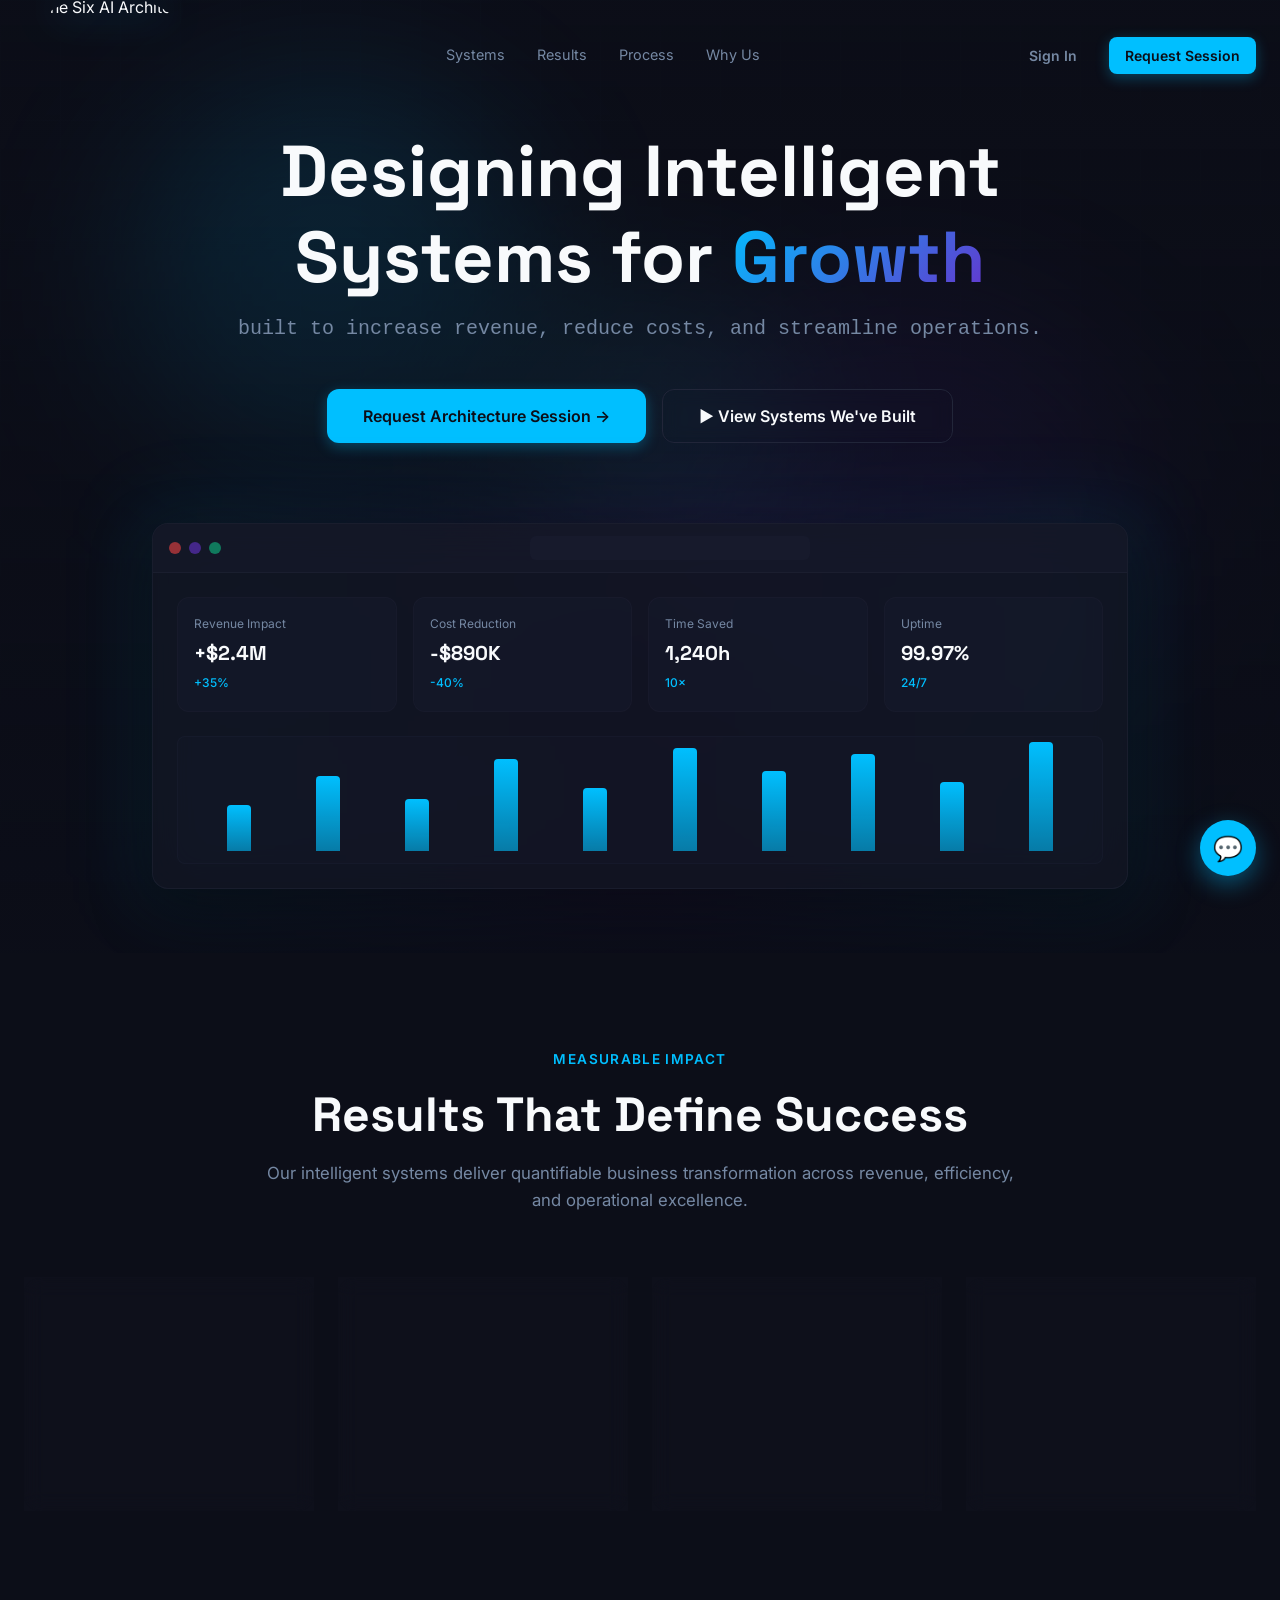
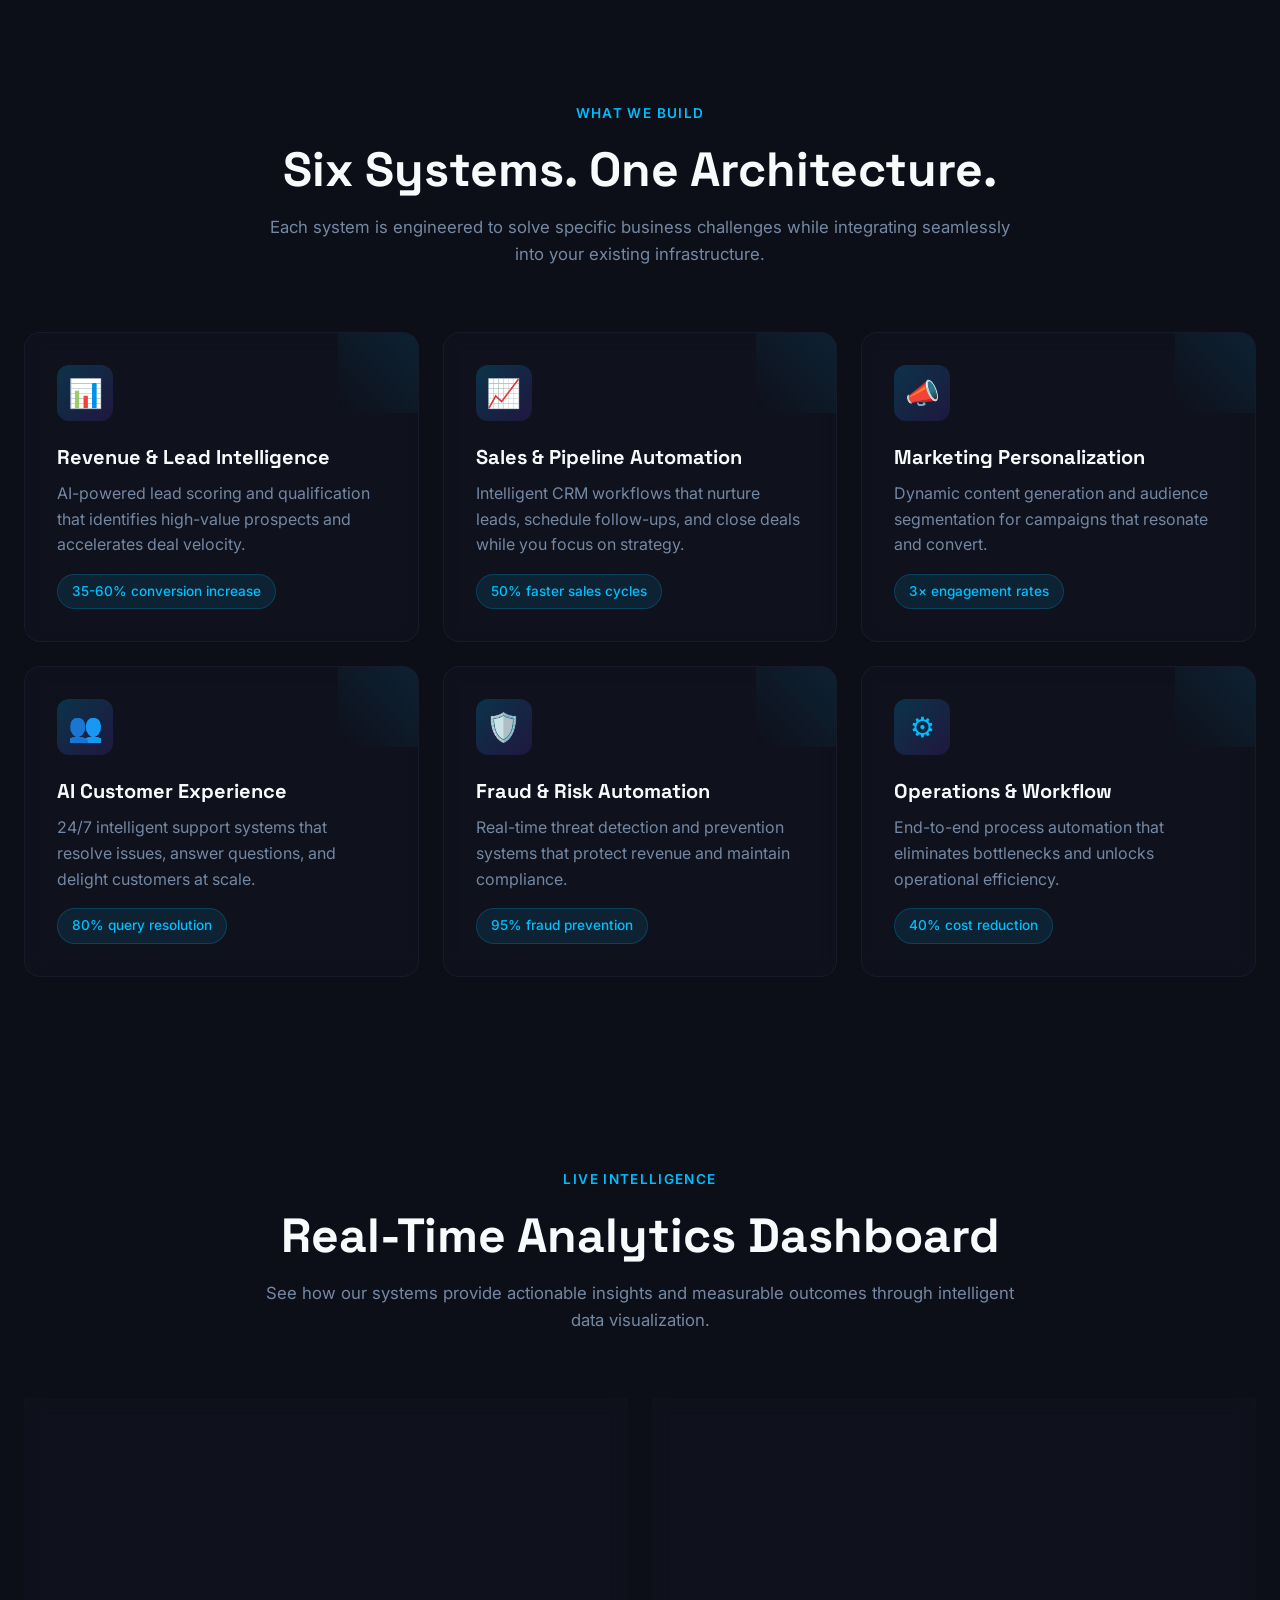
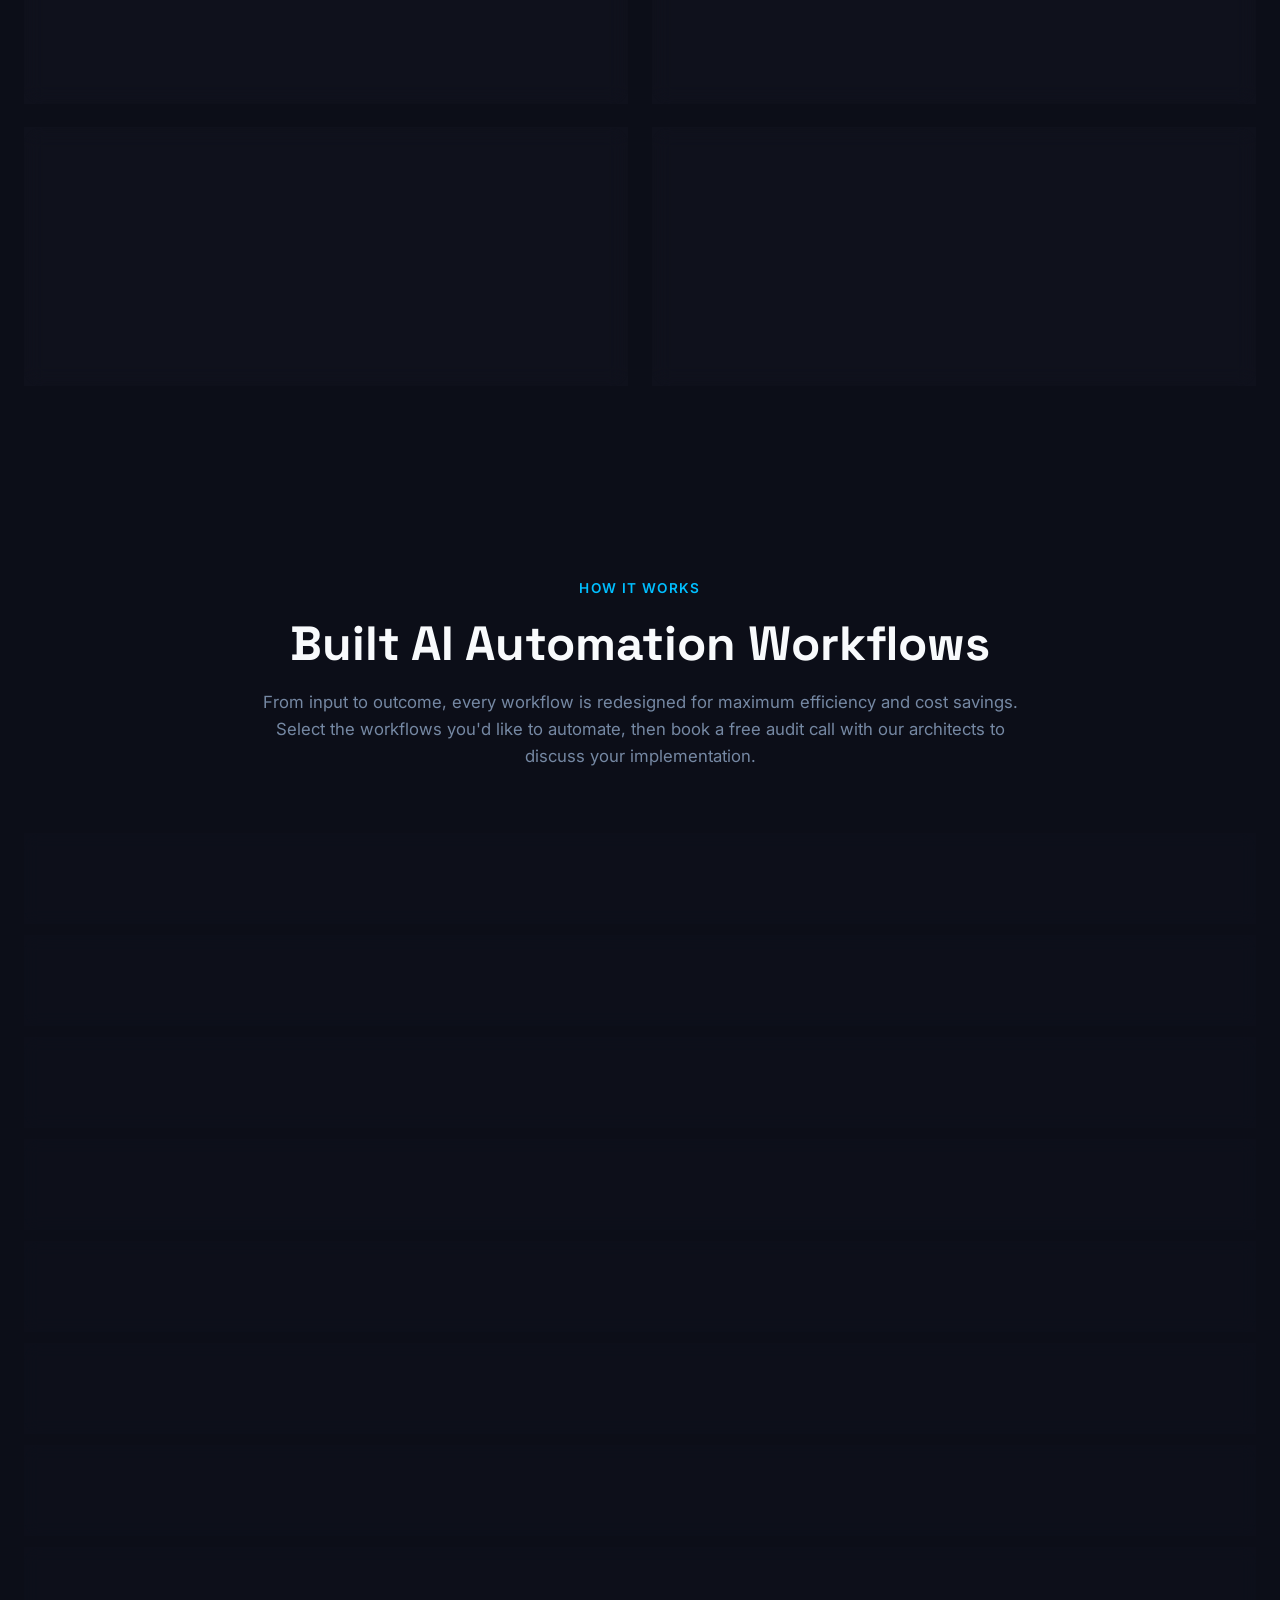
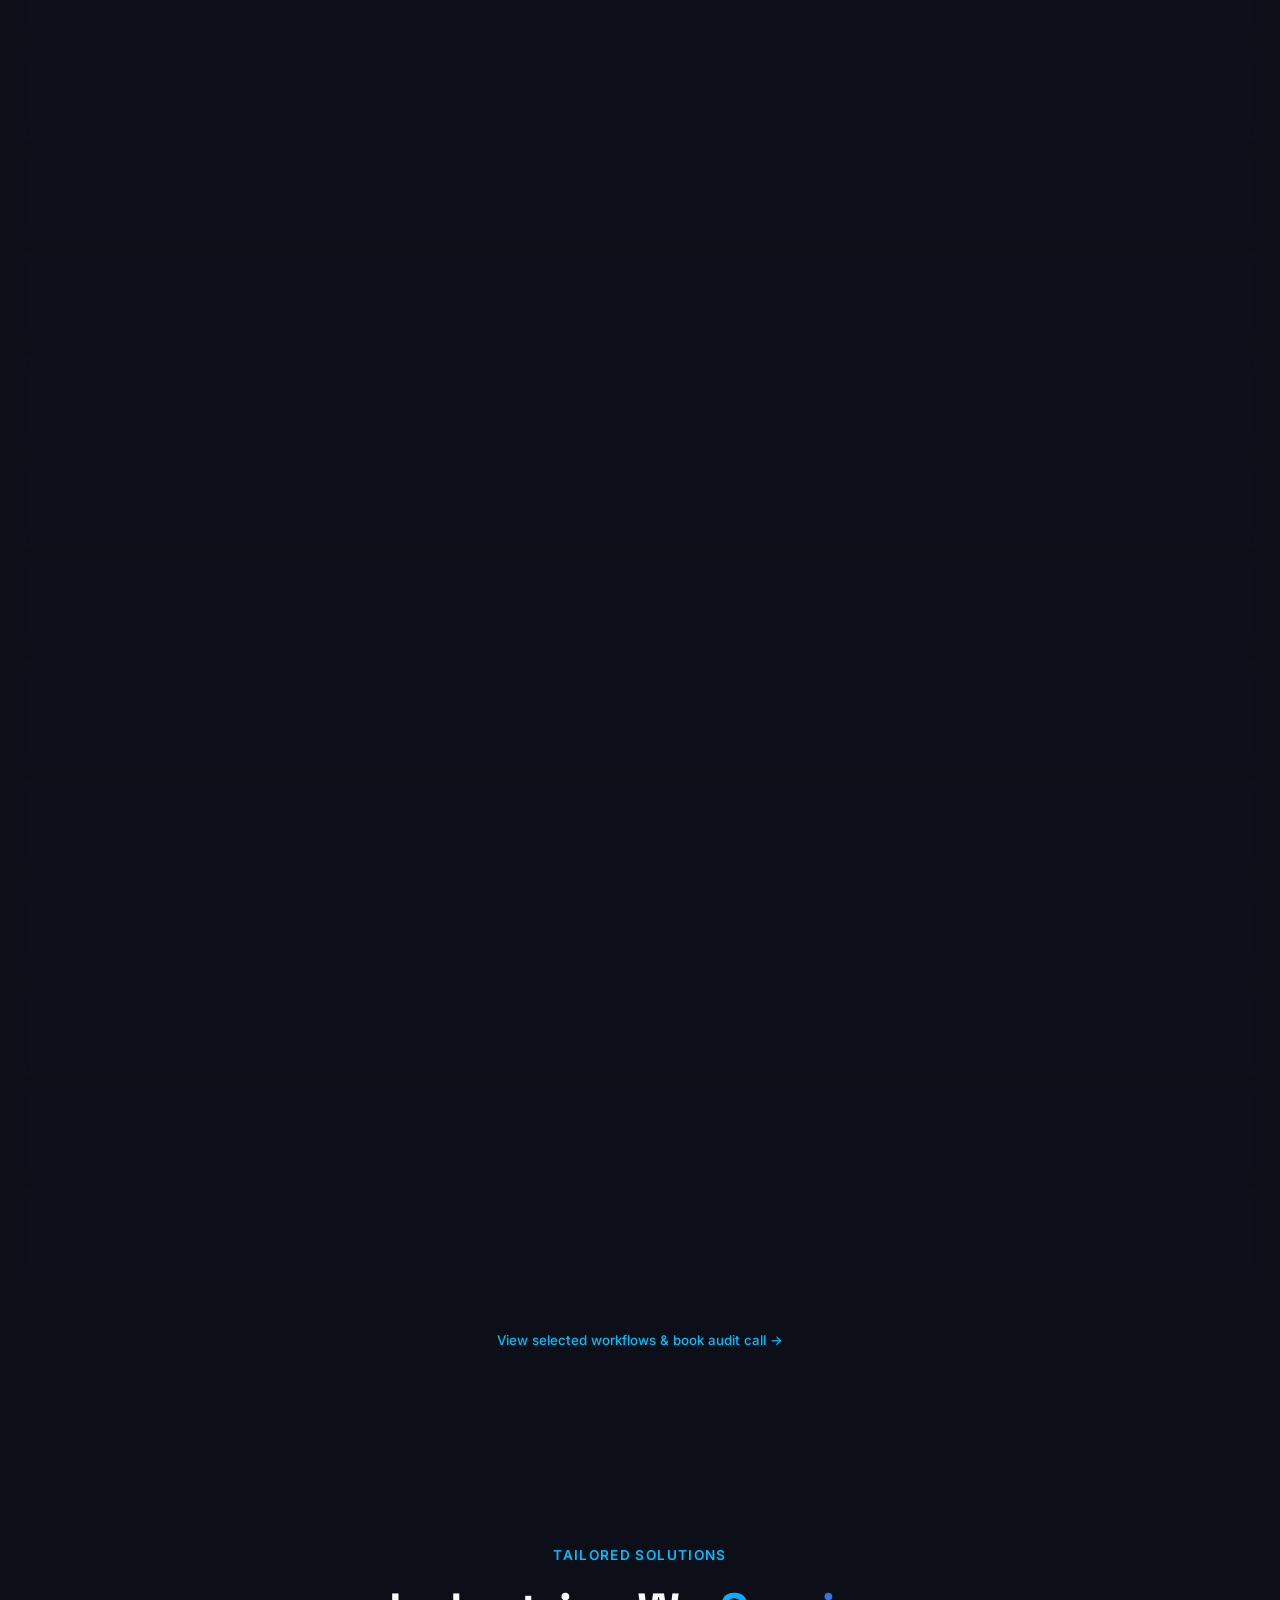
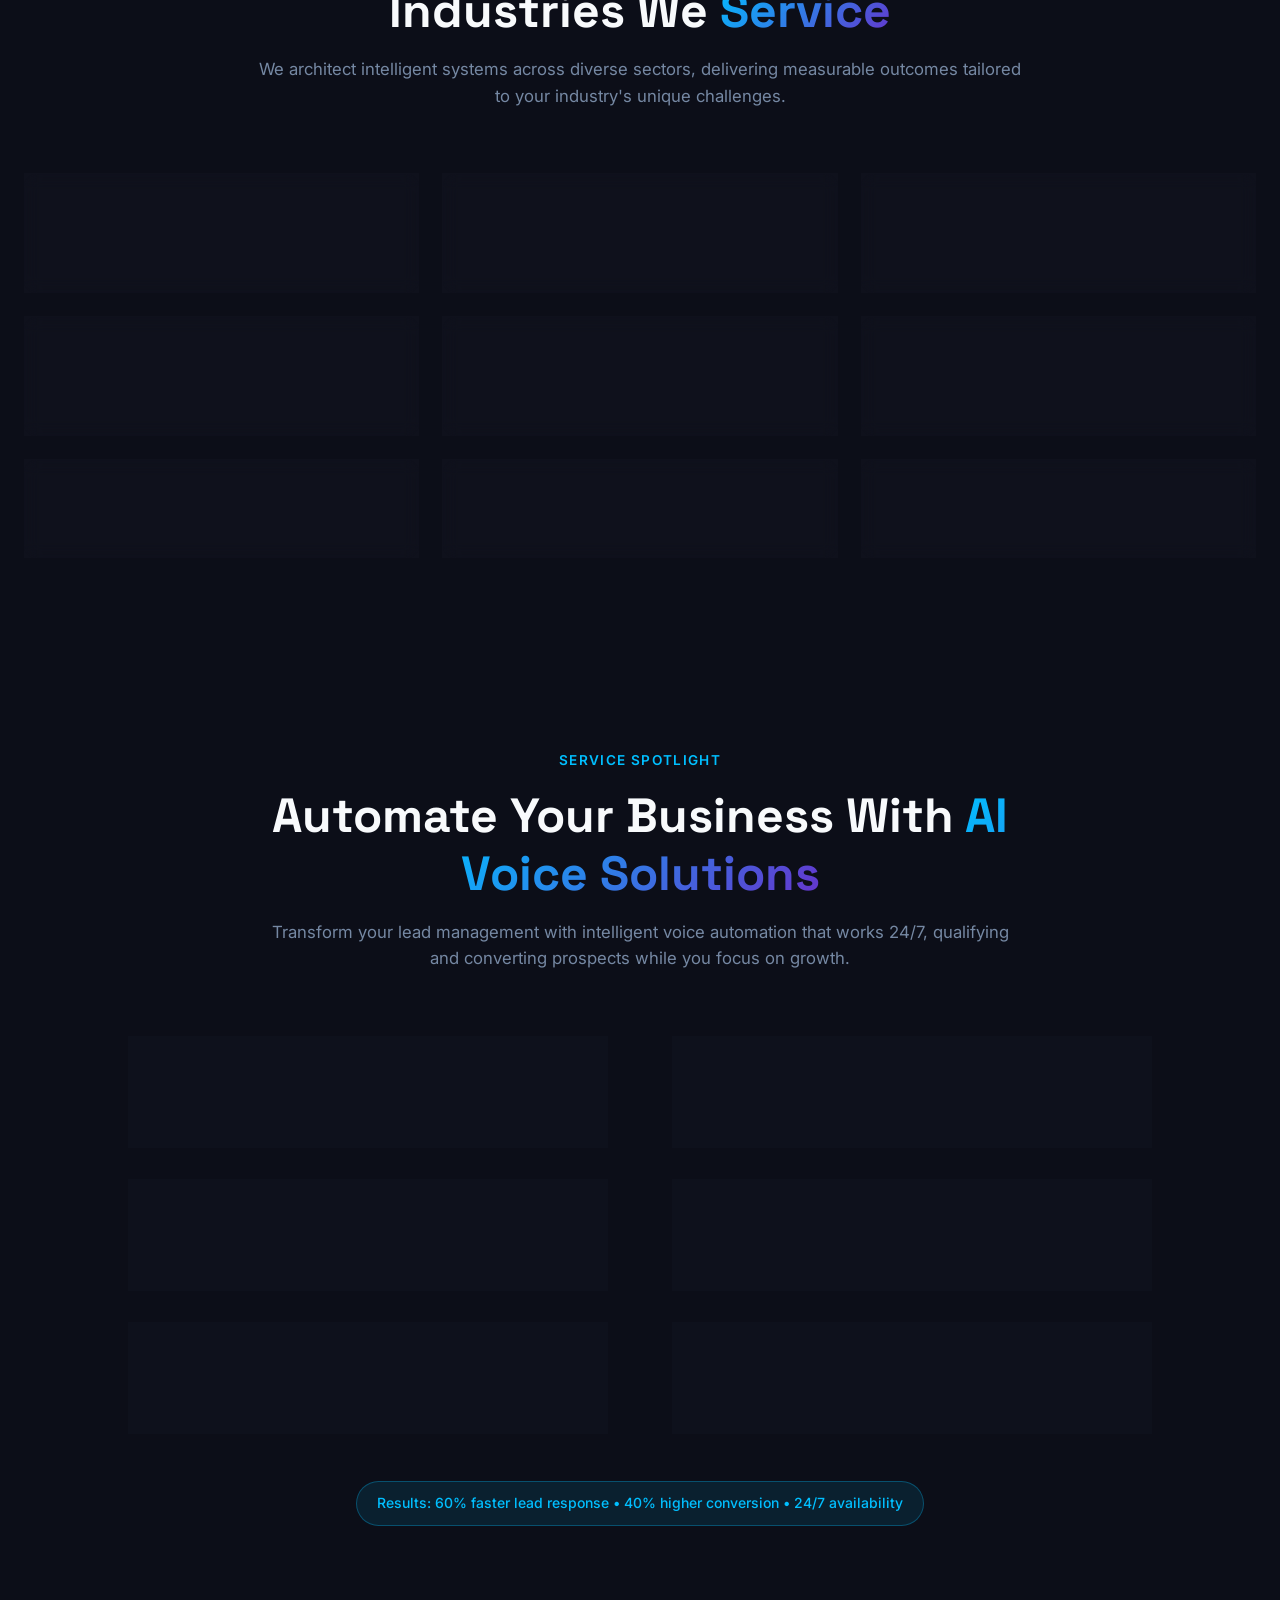
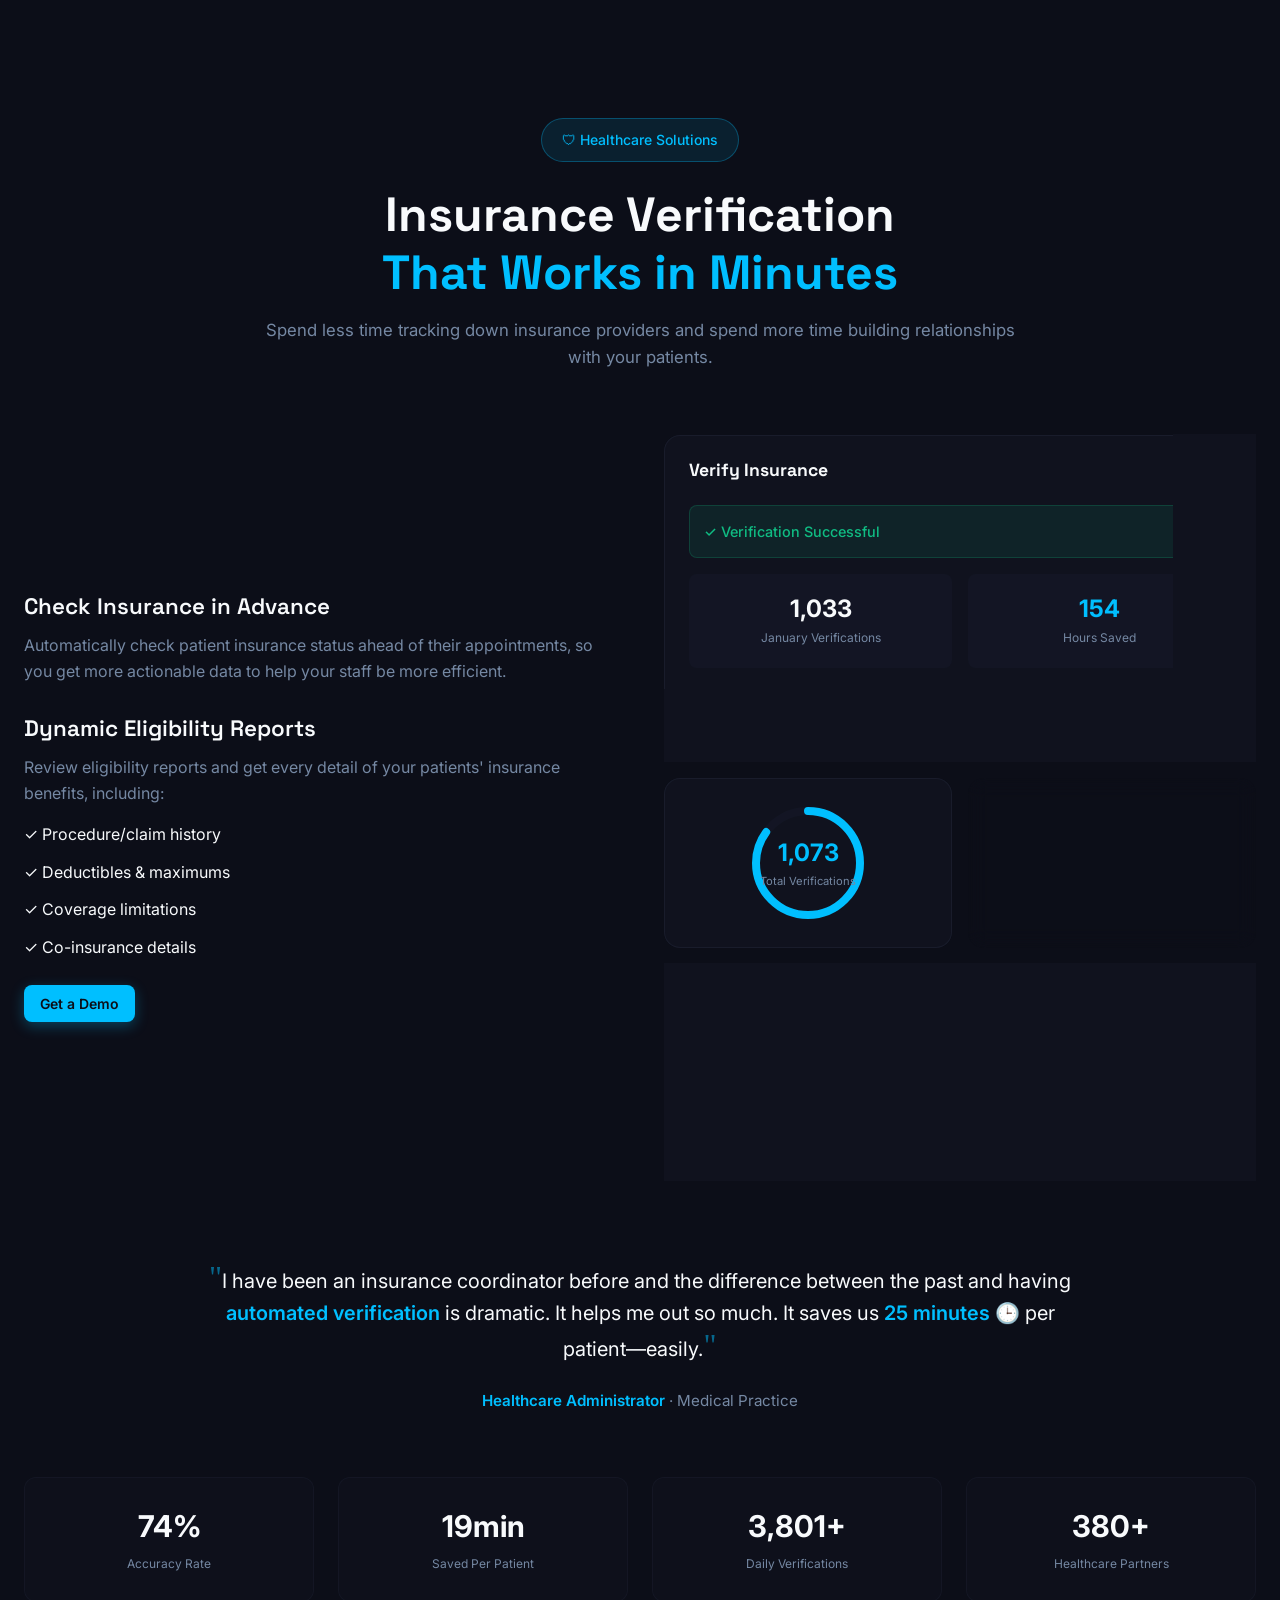
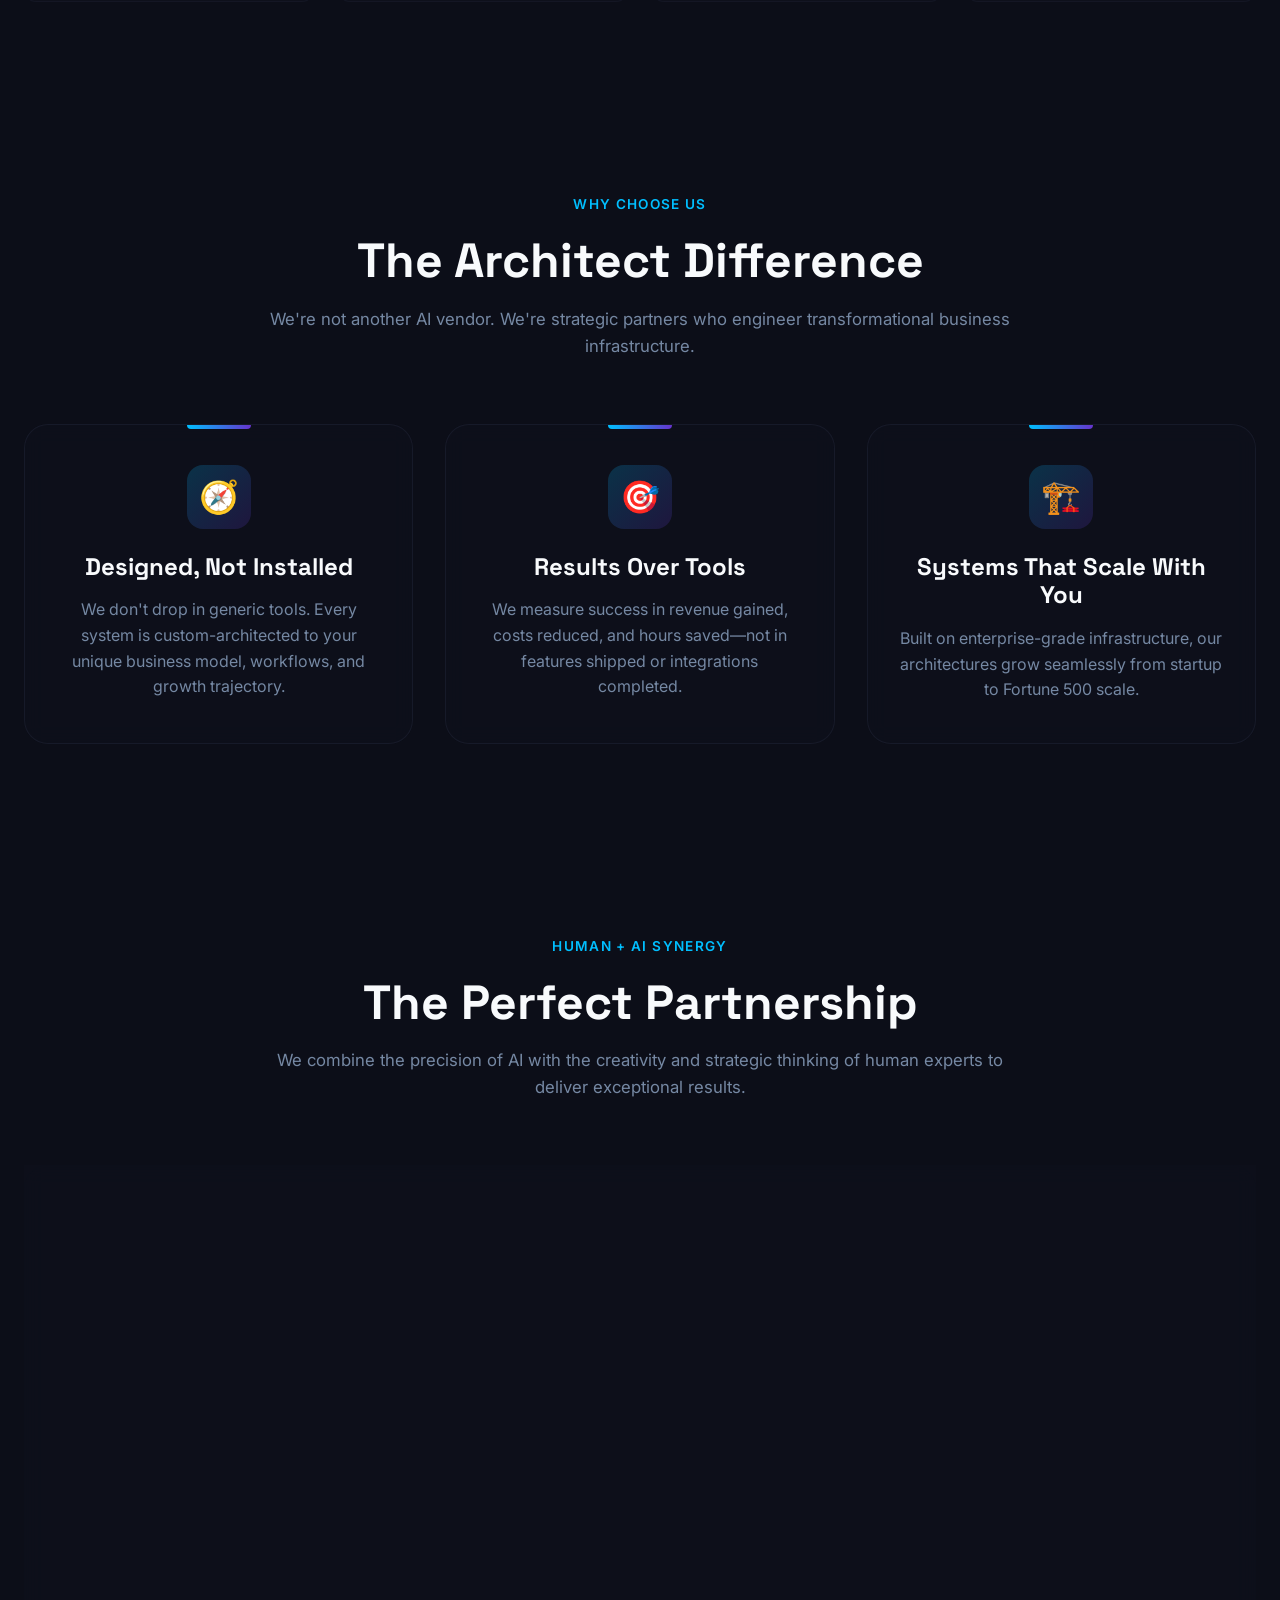
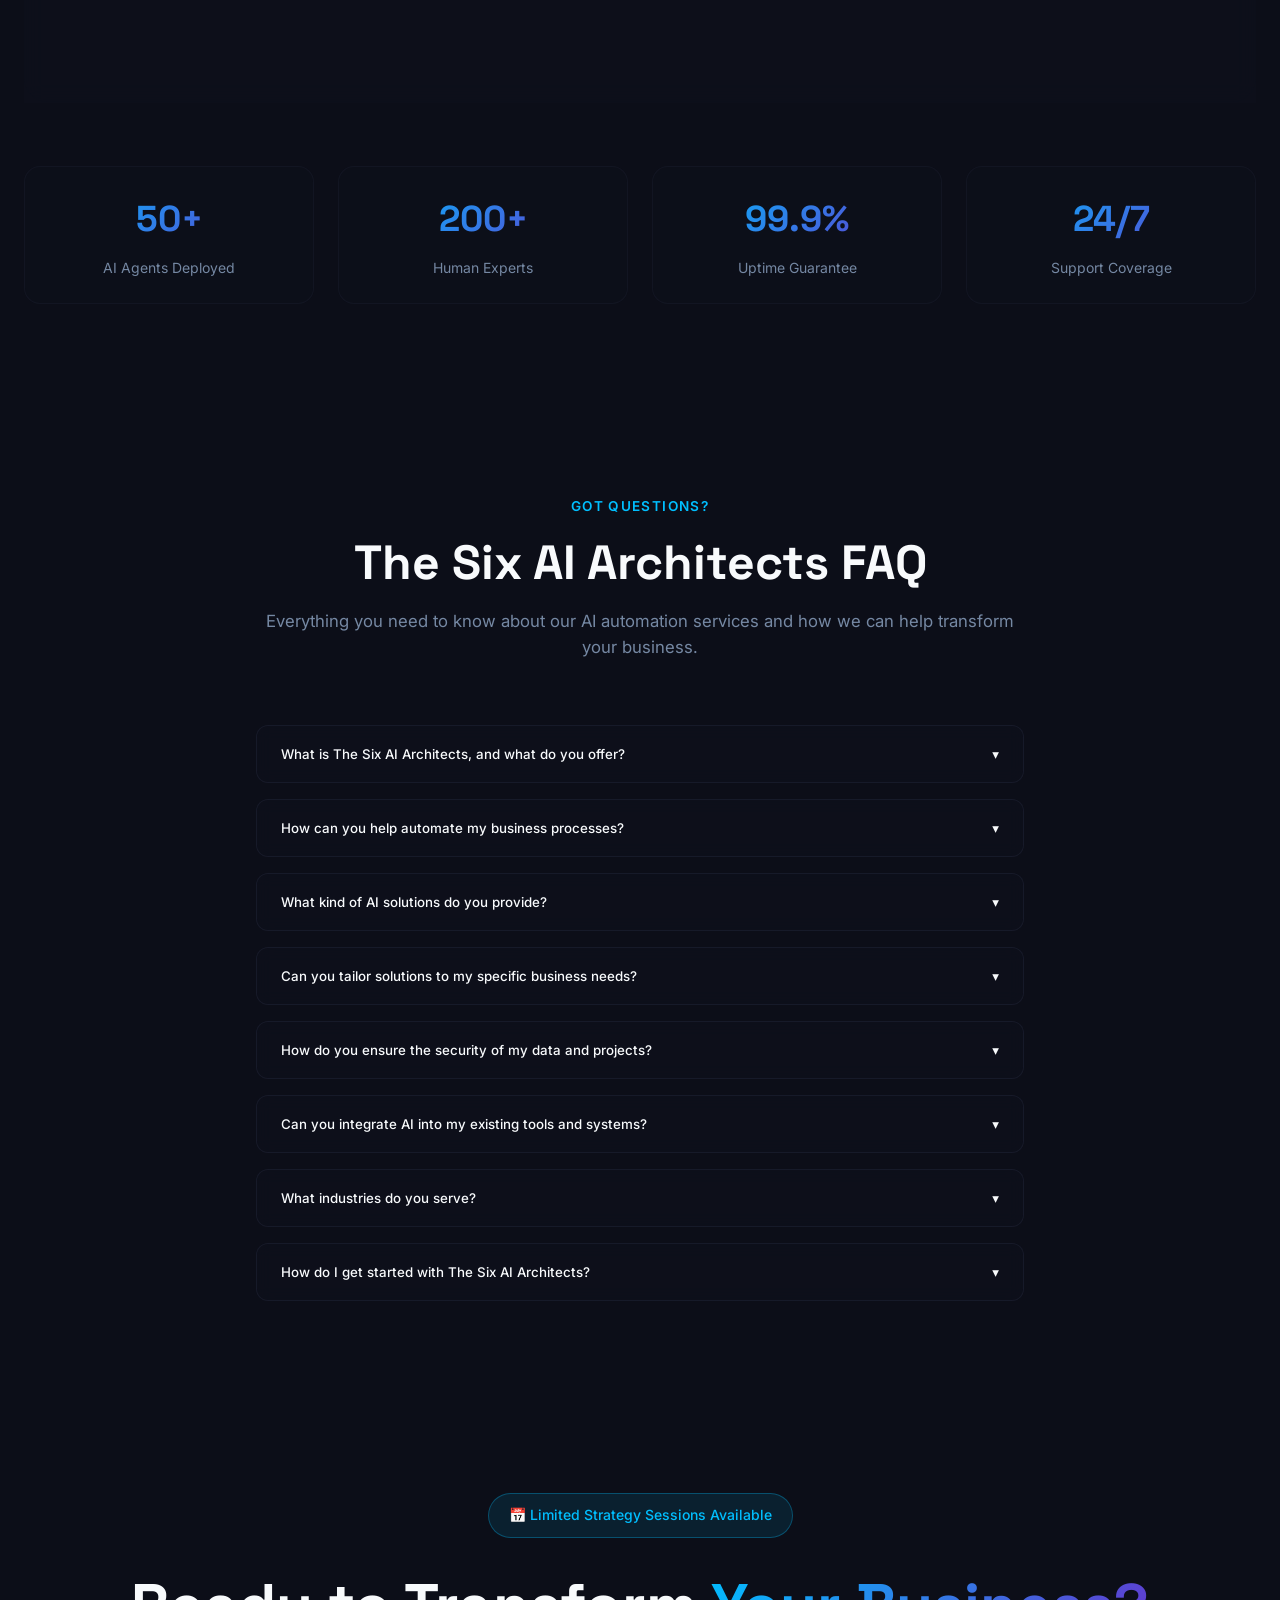
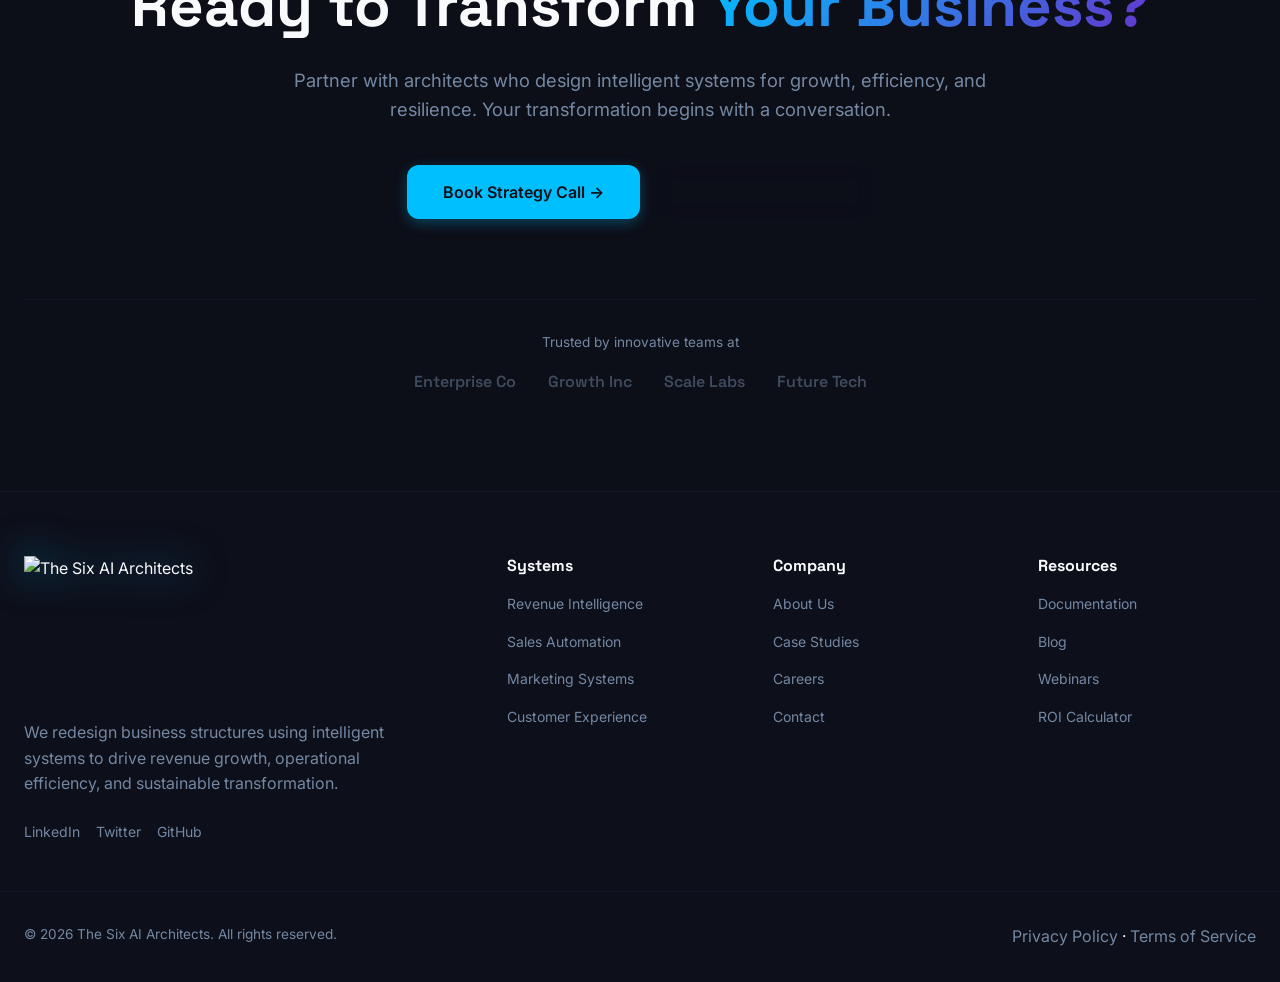
==== index.html @ 0cb7a0f6 "Add files via upload" ====
<!doctype html>
<html lang="en">
<head>
  <meta charset="UTF-8" />
  <meta name="viewport" content="width=device-width, initial-scale=1.0" />
  <title>The Six AI Architects — Designing Intelligent Systems for Growth</title>
  <meta name="description" content="We design custom AI automation systems that increase revenue, reduce costs, and streamline operations for enterprise teams." />
  <meta name="author" content="The Six AI Architects" />
  <meta property="og:title" content="The Six AI Architects" />
  <meta property="og:description" content="Designing Intelligent Systems for Growth." />
  <meta property="og:type" content="website" />
  <link rel="icon" href="assets/logo.jpg" />
  <link rel="preconnect" href="https://fonts.googleapis.com" />
  <link rel="preconnect" href="https://fonts.gstatic.com" crossorigin />
  <link href="https://fonts.googleapis.com/css2?family=Inter:wght@300;400;500;600;700&family=Space+Grotesk:wght@400;500;600;700&display=swap" rel="stylesheet" />
  <link rel="stylesheet" href="styles.css" />
</head>
<body>
  <!-- Floating Background Effects -->
  <div class="bg-effects" aria-hidden="true">
    <div class="grid-overlay"></div>
    <div class="orb orb-1"></div>
    <div class="orb orb-2"></div>
    <div class="orb orb-3"></div>
  </div>

  <!-- Navbar -->
  <header class="navbar" id="navbar">
    <div class="container nav-inner">
      <a href="#" class="brand">
        <img src="assets/logo.jpg" alt="The Six AI Architects" class="brand-logo" />
      </a>
      <nav class="nav-links">
        <a href="#systems">Systems</a>
        <a href="#results">Results</a>
        <a href="#process">Process</a>
        <a href="#why-us">Why Us</a>
      </nav>
      <div class="nav-cta">
        <button class="btn btn-ghost">Sign In</button>
        <button class="btn btn-primary" data-scroll="#cta">Request Session</button>
      </div>
      <button class="nav-toggle" id="navToggle" aria-label="Menu">
        <svg viewBox="0 0 24 24" width="24" height="24" fill="none" stroke="currentColor" stroke-width="2"><line x1="3" y1="6" x2="21" y2="6"/><line x1="3" y1="12" x2="21" y2="12"/><line x1="3" y1="18" x2="21" y2="18"/></svg>
      </button>
    </div>
    <div class="mobile-menu" id="mobileMenu">
      <a href="#systems">Systems</a>
      <a href="#results">Results</a>
      <a href="#process">Process</a>
      <a href="#why-us">Why Us</a>
      <button class="btn btn-primary" data-scroll="#cta">Request Session</button>
    </div>
  </header>

  <main>
    <!-- Hero -->
    <section class="hero">
      <div class="hero-bg" style="background-image:url('assets/hero-bg.jpg')"></div>
      <div class="hero-overlay"></div>
      <div class="container hero-content reveal">
        <h1 class="hero-headline">
          Designing Intelligent Systems for <span class="text-gradient">Growth</span>
          <span class="hero-sub">built to increase revenue, reduce costs, and streamline operations.</span>
        </h1>
        <div class="hero-ctas">
          <button class="btn btn-primary btn-xl" data-scroll="#cta">Request Architecture Session →</button>
          <button class="btn btn-outline btn-xl" data-scroll="#systems">▶ View Systems We've Built</button>
        </div>

        <div class="dashboard-preview reveal">
          <div class="dashboard-glow"></div>
          <div class="dashboard">
            <div class="dash-header">
              <span class="dot d-red"></span><span class="dot d-yellow"></span><span class="dot d-green"></span>
              <div class="dash-url"></div>
            </div>
            <div class="dash-body">
              <div class="dash-stats">
                <div class="dash-stat"><p class="ds-label">Revenue Impact</p><p class="ds-value">+$2.4M</p><span class="ds-trend">+35%</span></div>
                <div class="dash-stat"><p class="ds-label">Cost Reduction</p><p class="ds-value">-$890K</p><span class="ds-trend">-40%</span></div>
                <div class="dash-stat"><p class="ds-label">Time Saved</p><p class="ds-value">1,240h</p><span class="ds-trend">10×</span></div>
                <div class="dash-stat"><p class="ds-label">Uptime</p><p class="ds-value">99.97%</p><span class="ds-trend">24/7</span></div>
              </div>
              <div class="dash-chart" id="dashChart"></div>
            </div>
          </div>
        </div>
      </div>
    </section>

    <!-- Outcomes -->
    <section class="section" id="results">
      <div class="container">
        <div class="section-head reveal">
          <span class="eyebrow">Measurable Impact</span>
          <h2>Results That Define Success</h2>
          <p>Our intelligent systems deliver quantifiable business transformation across revenue, efficiency, and operational excellence.</p>
        </div>
        <div class="outcomes-grid" id="outcomesGrid"></div>
      </div>
    </section>

    <!-- Systems -->
    <section class="section" id="systems">
      <div class="container">
        <div class="section-head reveal">
          <span class="eyebrow">What We Build</span>
          <h2>Six Systems. One Architecture.</h2>
          <p>Each system is engineered to solve specific business challenges while integrating seamlessly into your existing infrastructure.</p>
        </div>
        <div class="systems-grid" id="systemsGrid"></div>
      </div>
    </section>

    <!-- Analytics -->
    <section class="section">
      <div class="container">
        <div class="section-head reveal">
          <span class="eyebrow">Live Intelligence</span>
          <h2>Real-Time Analytics Dashboard</h2>
          <p>See how our systems provide actionable insights and measurable outcomes through intelligent data visualization.</p>
        </div>
        <div class="analytics-grid">
          <div class="panel reveal">
            <div class="panel-head"><h3>Lead Scoring Accuracy</h3><span class="badge badge-success">Live</span></div>
            <div id="leadScoring" class="bar-list"></div>
          </div>
          <div class="panel reveal">
            <div class="panel-head"><h3>Sales Cycle Reduction</h3><span class="badge badge-primary">73% faster</span></div>
            <div class="cycle-chart">
              <div class="cycle-col"><div class="cycle-bar before" data-h="100"></div><p>Before</p><span>45 days avg</span></div>
              <div class="cycle-col"><div class="cycle-bar after" data-h="27"></div><p>After</p><span>12 days avg</span></div>
            </div>
          </div>
          <div class="panel reveal">
            <h3>Cost Savings Projection</h3>
            <div class="cost-row">
              <div><p class="ds-label">Current Savings</p><p class="cost-value primary">$890K</p></div>
              <div style="text-align:right"><p class="ds-label">12-Month Projection</p><p class="cost-value">$1.2M</p></div>
            </div>
            <div class="progress-track"><div class="progress-fill" data-w="74"></div></div>
            <p class="muted small">74% of annual target achieved</p>
          </div>
          <div class="panel reveal">
            <h3>Fraud Risk Detection</h3>
            <div class="risk-grid">
              <div class="risk"><div class="risk-circle risk-low">76%</div><p>Low Risk</p></div>
              <div class="risk"><div class="risk-circle risk-med">18%</div><p>Medium Risk</p></div>
              <div class="risk"><div class="risk-circle risk-high">6%</div><p>High Risk</p></div>
            </div>
            <div class="success-banner">✓ 95% of fraud attempts blocked in real-time</div>
          </div>
        </div>
      </div>
    </section>

    <!-- Workflows -->
    <section class="section" id="process">
      <div class="container">
        <div class="section-head reveal">
          <span class="eyebrow">How It Works</span>
          <h2>Built AI Automation Workflows</h2>
          <p>From input to outcome, every workflow is redesigned for maximum efficiency and cost savings.</p>
          <p class="muted small">Select the workflows you'd like to automate, then book a free audit call with our architects to discuss your implementation.</p>
        </div>
        <div id="workflowsList" class="workflows-list"></div>
        <div class="text-center mt-12">
          <button class="link-btn" id="viewCartLink">View selected workflows & book audit call →</button>
        </div>
      </div>
    </section>

    <!-- Industries -->
    <section class="section" id="industries">
      <div class="container">
        <div class="section-head reveal">
          <span class="eyebrow">Tailored Solutions</span>
          <h2>Industries We <span class="text-gradient">Service</span></h2>
          <p>We architect intelligent systems across diverse sectors, delivering measurable outcomes tailored to your industry's unique challenges.</p>
        </div>
        <div class="industries-grid" id="industriesGrid"></div>
      </div>
    </section>

    <!-- AI Voice -->
    <section class="section" id="ai-voice">
      <div class="container">
        <div class="section-head reveal">
          <span class="eyebrow">Service Spotlight</span>
          <h2>Automate Your Business With <span class="text-gradient">AI Voice Solutions</span></h2>
          <p>Transform your lead management with intelligent voice automation that works 24/7, qualifying and converting prospects while you focus on growth.</p>
        </div>
        <div class="voice-steps" id="voiceSteps"></div>
        <div class="text-center mt-12">
          <div class="pill-info">Results: 60% faster lead response • 40% higher conversion • 24/7 availability</div>
        </div>
      </div>
    </section>

    <!-- Insurance Verification -->
    <section class="section">
      <div class="container">
        <div class="section-head reveal">
          <div class="pill-info" style="margin-bottom:1.5rem">🛡 Healthcare Solutions</div>
          <h2>Insurance Verification<br><span class="text-primary">That Works in Minutes</span></h2>
          <p>Spend less time tracking down insurance providers and spend more time building relationships with your patients.</p>
        </div>
        <div class="insurance-grid">
          <div class="reveal">
            <h3 class="ins-title">Check Insurance in Advance</h3>
            <p class="muted">Automatically check patient insurance status ahead of their appointments, so you get more actionable data to help your staff be more efficient.</p>
            <h3 class="ins-title" style="margin-top:2rem">Dynamic Eligibility Reports</h3>
            <p class="muted">Review eligibility reports and get every detail of your patients' insurance benefits, including:</p>
            <ul class="check-list">
              <li>✓ Procedure/claim history</li>
              <li>✓ Deductibles & maximums</li>
              <li>✓ Coverage limitations</li>
              <li>✓ Co-insurance details</li>
            </ul>
            <button class="btn btn-primary" style="margin-top:1.5rem">Get a Demo</button>
          </div>
          <div class="reveal ins-cards">
            <div class="ins-card">
              <h4>Verify Insurance</h4>
              <div class="success-banner" style="margin-bottom:1rem">✓ Verification Successful</div>
              <div class="ins-stats">
                <div><div class="ins-stat-val" data-counter="1201">0</div><div class="ds-label">January Verifications</div></div>
                <div><div class="ins-stat-val primary" data-counter="180">0</div><div class="ds-label">Hours Saved</div></div>
              </div>
              <button class="btn btn-primary" style="width:100%;margin-top:1rem">Writeback</button>
            </div>
            <div class="ins-side">
              <div class="ins-card center">
                <div class="ring"><svg width="120" height="120"><circle cx="60" cy="60" r="52" stroke="hsl(var(--muted))" stroke-width="8" fill="none" opacity=".3"/><circle id="ringFill" cx="60" cy="60" r="52" stroke="hsl(var(--primary))" stroke-width="8" fill="none" stroke-linecap="round" stroke-dasharray="326.7" stroke-dashoffset="326.7" transform="rotate(-90 60 60)"/></svg><div class="ring-text"><strong data-counter="1247">0</strong><span>Total Verifications</span></div></div>
              </div>
              <div class="ins-card center protected"><div class="prot-icon">🛡</div><span>Protected</span></div>
            </div>
            <div class="ins-card">
              <h4>Insurance Eligibility Report</h4>
              <div class="patient-row">
                <div class="avatar">👤</div>
                <div class="patient-info"><div class="patient-name">Sarah Mitchell <span class="badge badge-primary">✓ Active</span></div><div class="ds-label">Patient Details</div></div>
              </div>
              <div class="plan-grid">
                <div><div class="ds-label">Group Number</div><strong>12345</strong></div>
                <div><div class="ds-label">Provider</div><strong>BlueCross</strong></div>
                <div><div class="ds-label">Member ID</div><strong>1234567</strong></div>
              </div>
            </div>
          </div>
        </div>
        <blockquote class="testimonial reveal">
          <span class="quote-mark">"</span>I have been an insurance coordinator before and the difference between the past and having <strong>automated verification</strong> is dramatic. It helps me out so much. It saves us <strong>25 minutes</strong> 🕒 per patient—easily.<span class="quote-mark">"</span>
          <footer><strong>Healthcare Administrator</strong> · Medical Practice</footer>
        </blockquote>
        <div class="bottom-stats">
          <div class="stat-card"><div class="stat-val" data-counter="98" data-suffix="%">0</div><div class="ds-label">Accuracy Rate</div></div>
          <div class="stat-card"><div class="stat-val" data-counter="25" data-suffix="min">0</div><div class="ds-label">Saved Per Patient</div></div>
          <div class="stat-card"><div class="stat-val" data-counter="5000" data-suffix="+">0</div><div class="ds-label">Daily Verifications</div></div>
          <div class="stat-card"><div class="stat-val" data-counter="500" data-suffix="+">0</div><div class="ds-label">Healthcare Partners</div></div>
        </div>
      </div>
    </section>

    <!-- Why Us -->
    <section class="section" id="why-us">
      <div class="container">
        <div class="section-head reveal">
          <span class="eyebrow">Why Choose Us</span>
          <h2>The Architect Difference</h2>
          <p>We're not another AI vendor. We're strategic partners who engineer transformational business infrastructure.</p>
        </div>
        <div class="pillars-grid" id="pillarsGrid"></div>
      </div>
    </section>

    <!-- Team Collaboration -->
    <section class="section">
      <div class="container">
        <div class="section-head reveal">
          <span class="eyebrow">Human + AI Synergy</span>
          <h2>The Perfect Partnership</h2>
          <p>We combine the precision of AI with the creativity and strategic thinking of human experts to deliver exceptional results.</p>
        </div>
        <div class="team-stage reveal">
          <div class="team-row" id="teamRow"></div>
          <div class="team-center">🤝</div>
          <div class="team-features">
            <div class="feature-card"><div class="feature-icon">🤖</div><h3>AI Agents</h3><p>Smart automation that works 24/7</p></div>
            <div class="feature-card"><div class="feature-icon">👥</div><h3>Human Experts</h3><p>Strategic oversight and creativity</p></div>
            <div class="feature-card"><div class="feature-icon">🤝</div><h3>Seamless Teamwork</h3><p>Perfect harmony between tech and talent</p></div>
          </div>
        </div>
        <div class="team-stats">
          <div class="t-stat"><div class="t-val text-gradient">50+</div><p>AI Agents Deployed</p></div>
          <div class="t-stat"><div class="t-val text-gradient">200+</div><p>Human Experts</p></div>
          <div class="t-stat"><div class="t-val text-gradient">99.9%</div><p>Uptime Guarantee</p></div>
          <div class="t-stat"><div class="t-val text-gradient">24/7</div><p>Support Coverage</p></div>
        </div>
      </div>
    </section>

    <!-- FAQ -->
    <section class="section" id="faq">
      <div class="container">
        <div class="section-head reveal">
          <span class="eyebrow">Got Questions?</span>
          <h2>The Six AI Architects FAQ</h2>
          <p>Everything you need to know about our AI automation services and how we can help transform your business.</p>
        </div>
        <div class="faq-list" id="faqList"></div>
      </div>
    </section>

    <!-- CTA -->
    <section class="section cta-section" id="cta">
      <div class="container reveal text-center">
        <div class="pill-info" style="margin-bottom:2rem">📅 Limited Strategy Sessions Available</div>
        <h2 class="big-headline">Ready to Transform <span class="text-gradient">Your Business?</span></h2>
        <p class="lead">Partner with architects who design intelligent systems for growth, efficiency, and resilience. Your transformation begins with a conversation.</p>
        <div class="hero-ctas" style="justify-content:center">
          <button class="btn btn-primary btn-xl">Book Strategy Call →</button>
          <button class="btn btn-outline btn-xl">View Case Studies</button>
        </div>
        <div class="trust">
          <p class="muted small">Trusted by innovative teams at</p>
          <div class="trust-logos"><span>Enterprise Co</span><span>Growth Inc</span><span>Scale Labs</span><span>Future Tech</span></div>
        </div>
      </div>
    </section>
  </main>

  <!-- Footer -->
  <footer class="site-footer">
    <div class="container footer-grid">
      <div class="footer-brand">
        <img src="assets/logo.jpg" alt="The Six AI Architects" class="footer-logo" />
        <p class="muted">We redesign business structures using intelligent systems to drive revenue growth, operational efficiency, and sustainable transformation.</p>
        <div class="socials"><a href="#">LinkedIn</a><a href="#">Twitter</a><a href="#">GitHub</a></div>
      </div>
      <div><h4>Systems</h4><ul><li><a href="#">Revenue Intelligence</a></li><li><a href="#">Sales Automation</a></li><li><a href="#">Marketing Systems</a></li><li><a href="#">Customer Experience</a></li></ul></div>
      <div><h4>Company</h4><ul><li><a href="#">About Us</a></li><li><a href="#">Case Studies</a></li><li><a href="#">Careers</a></li><li><a href="#">Contact</a></li></ul></div>
      <div><h4>Resources</h4><ul><li><a href="#">Documentation</a></li><li><a href="#">Blog</a></li><li><a href="#">Webinars</a></li><li><a href="#">ROI Calculator</a></li></ul></div>
    </div>
    <div class="container footer-bottom">
      <p class="muted small">© <span id="year"></span> The Six AI Architects. All rights reserved.</p>
      <div><a href="#" class="muted">Privacy Policy</a> · <a href="#" class="muted">Terms of Service</a></div>
    </div>
  </footer>

  <!-- Scroll to top -->
  <button class="scroll-top" id="scrollTop" aria-label="Scroll to top">↑</button>

  <!-- Chat widget -->
  <button class="chat-fab" id="chatFab" aria-label="Open chat">💬</button>
  <div class="chat-window" id="chatWindow">
    <div class="chat-header">
      <div><strong>The Six AI Architects</strong><div class="ds-label">Usually replies instantly</div></div>
      <button id="chatClose" aria-label="Close">✕</button>
    </div>
    <div class="chat-messages" id="chatMessages"></div>
    <form class="chat-input" id="chatForm">
      <input type="text" id="chatInput" placeholder="Type your message..." />
      <button type="submit">→</button>
    </form>
  </div>

  <!-- Workflow Cart Drawer -->
  <div class="cart-overlay" id="cartOverlay"></div>
  <aside class="cart-drawer" id="cartDrawer" aria-label="Workflow cart">
    <div class="cart-header">
      <h3>Your Workflow Cart</h3>
      <button id="cartClose" aria-label="Close">✕</button>
    </div>
    <div class="cart-body" id="cartBody"></div>
    <div class="cart-footer">
      <p class="muted small">Ready to discuss implementation? Book a free audit call with our architects.</p>
      <button class="btn btn-primary" style="width:100%">Book Audit Call →</button>
    </div>
  </aside>

  <!-- Floating cart button -->
  <button class="cart-fab" id="cartFab" aria-label="Open cart">
    🛒 <span id="cartCount" class="cart-count">0</span>
  </button>

  <script src="script.js"></script>
</body>
</html>
---- styles.css ----
/* The Six AI Architects — Vanilla Static Build */
:root{
  --background:230 35% 7%;
  --foreground:210 40% 98%;
  --card:230 30% 10%;
  --card-elevated:230 28% 12%;
  --primary:195 100% 50%;
  --primary-foreground:230 35% 7%;
  --primary-glow:195 100% 60%;
  --secondary:240 60% 20%;
  --muted:230 30% 15%;
  --muted-foreground:215 20% 55%;
  --accent:260 60% 50%;
  --accent-glow:260 80% 65%;
  --success:160 84% 40%;
  --destructive:0 84% 60%;
  --border:230 25% 18%;
  --radius:1rem;
}
*{box-sizing:border-box;margin:0;padding:0}
html{scroll-behavior:smooth}
body{
  font-family:'Inter',system-ui,sans-serif;
  background:hsl(var(--background));
  color:hsl(var(--foreground));
  line-height:1.6;
  overflow-x:hidden;
  -webkit-font-smoothing:antialiased;
}
h1,h2,h3,h4{font-family:'Space Grotesk',system-ui,sans-serif;line-height:1.2;font-weight:700}
a{color:inherit;text-decoration:none}
ul{list-style:none}
img{max-width:100%;display:block}
button{font-family:inherit;cursor:pointer;border:none;background:none;color:inherit}

.container{max-width:1280px;margin:0 auto;padding:0 1.5rem}
.text-center{text-align:center}
.mt-12{margin-top:3rem}
.muted{color:hsl(var(--muted-foreground))}
.small{font-size:.85rem}
.text-primary{color:hsl(var(--primary))}
.text-gradient{
  background:linear-gradient(135deg,hsl(var(--primary)) 0%,hsl(var(--accent)) 100%);
  -webkit-background-clip:text;background-clip:text;color:transparent;
}

/* Background effects */
.bg-effects{position:fixed;inset:0;z-index:-1;pointer-events:none;overflow:hidden}
.grid-overlay{
  position:absolute;inset:0;opacity:.15;
  background-image:
    linear-gradient(hsl(var(--border)/.4) 1px,transparent 1px),
    linear-gradient(90deg,hsl(var(--border)/.4) 1px,transparent 1px);
  background-size:60px 60px;
}
.orb{position:absolute;border-radius:50%;filter:blur(80px);opacity:.25;animation:float 12s ease-in-out infinite}
.orb-1{top:10%;left:10%;width:400px;height:400px;background:hsl(var(--primary))}
.orb-2{bottom:10%;right:10%;width:500px;height:500px;background:hsl(var(--accent));animation-delay:-4s}
.orb-3{top:50%;left:50%;width:300px;height:300px;background:hsl(var(--primary-glow));animation-delay:-8s;transform:translate(-50%,-50%)}
@keyframes float{0%,100%{transform:translateY(0) scale(1)}50%{transform:translateY(-30px) scale(1.05)}}
.orb-3{0%,100%{transform:translate(-50%,-50%) scale(1)}50%{transform:translate(-50%,-60%) scale(1.05)}}

/* Navbar */
.navbar{
  position:fixed;top:0;left:0;right:0;z-index:50;
  transition:all .3s ease;background:transparent;
}
.navbar.scrolled{
  background:hsl(var(--background)/.8);
  backdrop-filter:blur(20px);
  border-bottom:1px solid hsl(var(--border)/.5);
}
.nav-inner{display:flex;align-items:center;justify-content:space-between;height:80px}
.brand-logo{height:80px;width:auto;border-radius:50%;filter:drop-shadow(0 0 20px hsl(var(--primary)/.7))}
.nav-links{display:none;gap:2rem}
.nav-links a{color:hsl(var(--muted-foreground));font-size:.9rem;transition:color .2s;position:relative}
.nav-links a:hover{color:hsl(var(--foreground))}
.nav-links a::after{content:'';position:absolute;bottom:-4px;left:0;width:0;height:2px;background:hsl(var(--primary));transition:width .3s}
.nav-links a:hover::after{width:100%}
.nav-cta{display:none;gap:1rem;align-items:center}
.nav-toggle{display:block;color:hsl(var(--foreground));padding:.5rem}
@media(min-width:1024px){
  .nav-inner{height:110px}
  .brand-logo{height:120px}
  .nav-links,.nav-cta{display:flex}
  .nav-toggle{display:none}
}
.mobile-menu{display:none;flex-direction:column;gap:1rem;padding:1.5rem;border-top:1px solid hsl(var(--border)/.5);background:hsl(var(--background)/.95);backdrop-filter:blur(20px)}
.mobile-menu.open{display:flex}
.mobile-menu a{padding:.5rem 0;color:hsl(var(--muted-foreground))}

/* Buttons */
.btn{
  display:inline-flex;align-items:center;justify-content:center;gap:.5rem;
  padding:.625rem 1rem;border-radius:.5rem;font-size:.875rem;font-weight:600;
  transition:all .2s ease;white-space:nowrap;
}
.btn-ghost{color:hsl(var(--muted-foreground))}
.btn-ghost:hover{background:hsl(var(--muted));color:hsl(var(--foreground))}
.btn-primary{background:hsl(var(--primary));color:hsl(var(--primary-foreground));box-shadow:0 4px 14px hsl(var(--primary)/.3)}
.btn-primary:hover{transform:translateY(-2px);box-shadow:0 8px 24px hsl(var(--primary)/.4)}
.btn-outline{border:1px solid hsl(var(--border));background:transparent;color:hsl(var(--foreground));backdrop-filter:blur(8px)}
.btn-outline:hover{border-color:hsl(var(--primary)/.5);color:hsl(var(--primary));background:hsl(var(--primary)/.05)}
.btn-xl{padding:1rem 2.25rem;font-size:1rem;border-radius:.75rem}

/* Reveal animation */
.reveal{opacity:0;transform:translateY(30px);transition:opacity .8s ease,transform .8s ease}
.reveal.in{opacity:1;transform:translateY(0)}

/* Hero */
.hero{position:relative;min-height:100vh;display:flex;align-items:center;justify-content:center;padding:8rem 0 4rem;overflow:hidden}
.hero-bg{position:absolute;inset:0;background-size:cover;background-position:center;opacity:.4}
.hero-overlay{position:absolute;inset:0;background:linear-gradient(180deg,hsl(var(--background)/.4) 0%,hsl(var(--background)/.8) 60%,hsl(var(--background)) 100%)}
.hero-content{position:relative;z-index:2;max-width:64rem;text-align:center}
.hero-headline{font-size:clamp(2.5rem,6vw,4.5rem);font-weight:700;margin-bottom:3rem}
.hero-sub{display:block;font-size:clamp(1rem,1.6vw,1.25rem);font-weight:400;color:hsl(var(--muted-foreground));margin-top:1rem;font-family:ui-monospace,monospace}
.hero-ctas{display:flex;flex-wrap:wrap;gap:1rem;justify-content:center;margin-bottom:5rem}

.dashboard-preview{position:relative;max-width:64rem;margin:0 auto}
.dashboard-glow{position:absolute;inset:-1rem;background:linear-gradient(90deg,hsl(var(--primary)/.2),hsl(var(--accent)/.2),hsl(var(--primary)/.2));filter:blur(40px);opacity:.5;border-radius:1rem}
.dashboard{position:relative;border:1px solid hsl(var(--border)/.5);border-radius:1rem;background:hsl(var(--card)/.8);backdrop-filter:blur(20px);overflow:hidden;box-shadow:0 20px 60px rgba(0,0,0,.4)}
.dash-header{display:flex;align-items:center;gap:.5rem;padding:.75rem 1rem;border-bottom:1px solid hsl(var(--border)/.5);background:hsl(var(--muted)/.3)}
.dot{width:12px;height:12px;border-radius:50%}
.d-red{background:hsl(var(--destructive)/.6)}
.d-yellow{background:hsl(var(--accent)/.6)}
.d-green{background:hsl(var(--success)/.6)}
.dash-url{flex:1;height:24px;border-radius:6px;background:hsl(var(--muted)/.5);max-width:280px;margin:0 auto}
.dash-body{padding:1.5rem}
.dash-stats{display:grid;grid-template-columns:repeat(2,1fr);gap:1rem;margin-bottom:1.5rem}
@media(min-width:768px){.dash-stats{grid-template-columns:repeat(4,1fr)}}
.dash-stat{padding:1rem;border:1px solid hsl(var(--border)/.3);border-radius:.75rem;background:hsl(var(--muted)/.3);text-align:left}
.ds-label{font-size:.75rem;color:hsl(var(--muted-foreground));margin-bottom:.25rem}
.ds-value{font-family:'Space Grotesk';font-size:1.25rem;font-weight:700}
.ds-trend{font-size:.75rem;color:hsl(var(--primary));font-weight:500}
.dash-chart{height:128px;background:hsl(var(--muted)/.2);border:1px solid hsl(var(--border)/.3);border-radius:.5rem;display:flex;align-items:flex-end;justify-content:space-around;padding:0 1rem .75rem}
.dash-chart .bar{width:24px;border-radius:4px 4px 0 0;background:linear-gradient(0deg,hsl(var(--primary)/.6),hsl(var(--primary)));transition:height 1s ease}

/* Section */
.section{padding:6rem 0;position:relative}
.section-head{text-align:center;max-width:48rem;margin:0 auto 4rem}
.eyebrow{display:block;color:hsl(var(--primary));font-size:.85rem;font-weight:600;letter-spacing:.1em;text-transform:uppercase;margin-bottom:1rem}
.section-head h2{font-size:clamp(2rem,4vw,3rem);margin-bottom:1rem}
.section-head p{color:hsl(var(--muted-foreground));font-size:1.05rem}

/* Outcomes */
.outcomes-grid{display:grid;grid-template-columns:1fr;gap:1.5rem}
@media(min-width:640px){.outcomes-grid{grid-template-columns:repeat(2,1fr)}}
@media(min-width:1024px){.outcomes-grid{grid-template-columns:repeat(4,1fr)}}
.outcome-card{padding:1.5rem;border-radius:1rem;border:1px solid hsl(var(--border)/.4);background:hsl(var(--card)/.4);backdrop-filter:blur(10px);transition:transform .3s,box-shadow .3s}
.outcome-card:hover{transform:translateY(-6px);box-shadow:0 20px 40px hsl(var(--primary)/.1)}
.outcome-icon{width:3rem;height:3rem;border-radius:.75rem;background:hsl(var(--primary)/.1);color:hsl(var(--primary));display:flex;align-items:center;justify-content:center;font-size:1.5rem;margin-bottom:1rem}
.outcome-value{font-family:'Space Grotesk';font-size:2.5rem;font-weight:700;color:hsl(var(--primary));margin-bottom:.5rem}
.outcome-label{font-size:1.05rem;font-weight:600;margin-bottom:.25rem}
.outcome-desc{color:hsl(var(--muted-foreground));font-size:.9rem}

/* Systems */
.systems-grid{display:grid;grid-template-columns:1fr;gap:1.5rem}
@media(min-width:768px){.systems-grid{grid-template-columns:repeat(2,1fr)}}
@media(min-width:1024px){.systems-grid{grid-template-columns:repeat(3,1fr)}}
.system-card{position:relative;padding:2rem;border-radius:1rem;border:1px solid hsl(var(--border)/.5);background:hsl(var(--card)/.5);backdrop-filter:blur(10px);transition:transform .3s,box-shadow .3s;overflow:hidden}
.system-card:hover{transform:translateY(-6px);box-shadow:0 20px 40px hsl(var(--primary)/.1)}
.system-card::before{content:'';position:absolute;top:0;right:0;width:5rem;height:5rem;background:linear-gradient(225deg,hsl(var(--primary)/.1),transparent)}
.system-icon{width:3.5rem;height:3.5rem;border-radius:.75rem;background:linear-gradient(135deg,hsl(var(--primary)/.2),hsl(var(--accent)/.2));color:hsl(var(--primary));display:flex;align-items:center;justify-content:center;font-size:1.75rem;margin-bottom:1.5rem}
.system-card h3{font-size:1.25rem;margin-bottom:.75rem}
.system-card p{color:hsl(var(--muted-foreground));margin-bottom:1rem}
.impact-badge{display:inline-block;padding:.375rem .875rem;border-radius:9999px;background:hsl(var(--primary)/.1);border:1px solid hsl(var(--primary)/.2);color:hsl(var(--primary));font-size:.85rem;font-weight:500}

/* Analytics */
.analytics-grid{display:grid;grid-template-columns:1fr;gap:1.5rem}
@media(min-width:1024px){.analytics-grid{grid-template-columns:repeat(2,1fr)}}
.panel{padding:2rem;border-radius:1rem;border:1px solid hsl(var(--border)/.5);background:hsl(var(--card)/.5);backdrop-filter:blur(10px)}
.panel-head{display:flex;justify-content:space-between;align-items:center;margin-bottom:1.5rem}
.panel-head h3,.panel>h3{font-size:1.15rem}
.badge{padding:.25rem .75rem;border-radius:9999px;font-size:.8rem;font-weight:500}
.badge-success{background:hsl(var(--success)/.1);color:hsl(var(--success))}
.badge-primary{background:hsl(var(--primary)/.15);color:hsl(var(--primary))}
.bar-list>div{margin-bottom:1.5rem}
.bar-list .bar-row{display:flex;justify-content:space-between;margin-bottom:.5rem;font-size:.875rem}
.bar-list .bar-row .label{color:hsl(var(--muted-foreground))}
.bar-list .bar-row .val{font-weight:500}
.bar-list .bar-row .count{color:hsl(var(--muted-foreground));font-size:.8rem;margin-left:.5rem}
.progress-track{height:8px;border-radius:9999px;background:hsl(var(--muted)/.5);overflow:hidden}
.progress-fill{height:100%;width:0;background:linear-gradient(90deg,hsl(var(--primary)),hsl(var(--accent)));transition:width 1.5s ease;border-radius:9999px}
.cycle-chart{display:flex;align-items:flex-end;justify-content:center;gap:3rem;height:160px}
.cycle-col{text-align:center;display:flex;flex-direction:column;justify-content:flex-end;height:100%}
.cycle-bar{width:80px;border-radius:.5rem .5rem 0 0;height:0;transition:height 1.2s ease}
.cycle-bar.before{background:hsl(var(--muted))}
.cycle-bar.after{background:linear-gradient(0deg,hsl(var(--primary)),hsl(var(--primary-glow)))}
.cycle-col p{margin-top:.75rem;font-weight:500}
.cycle-col span{font-size:.75rem;color:hsl(var(--muted-foreground))}
.cost-row{display:flex;justify-content:space-between;margin:0 0 1rem}
.cost-value{font-family:'Space Grotesk';font-size:1.875rem;font-weight:700}
.cost-value.primary{color:hsl(var(--primary))}
.risk-grid{display:grid;grid-template-columns:repeat(3,1fr);gap:1rem}
.risk{text-align:center}
.risk-circle{width:64px;height:64px;border-radius:50%;display:flex;align-items:center;justify-content:center;font-weight:700;margin:0 auto .5rem}
.risk-low{background:hsl(var(--success)/.2);color:hsl(var(--success))}
.risk-med{background:hsl(45 100% 50% / .2);color:hsl(45 100% 60%)}
.risk-high{background:hsl(var(--destructive)/.2);color:hsl(var(--destructive))}
.risk p{font-size:.8rem;color:hsl(var(--muted-foreground))}
.success-banner{padding:.875rem;border-radius:.5rem;background:hsl(var(--success)/.1);border:1px solid hsl(var(--success)/.2);color:hsl(var(--success));font-weight:500;font-size:.9rem;margin-top:1.5rem}

/* Workflows */
.workflows-list{display:flex;flex-direction:column;gap:.75rem}
.workflow-row{position:relative;padding:1.25rem;border-radius:1rem;border:1px solid hsl(var(--border)/.5);background:hsl(var(--card)/.3);backdrop-filter:blur(8px);transition:all .25s;cursor:pointer}
.workflow-row:hover{border-color:hsl(var(--primary)/.3)}
.workflow-row.added{border-color:hsl(var(--primary)/.5);background:hsl(var(--primary)/.05);box-shadow:0 8px 24px hsl(var(--primary)/.1)}
.workflow-inner{display:flex;flex-direction:column;gap:1rem}
@media(min-width:1024px){.workflow-inner{flex-direction:row;align-items:center}}
.wf-meta{flex-shrink:0}
@media(min-width:1024px){.wf-meta{width:16rem}}
.wf-meta h3{font-size:1rem;margin-bottom:.5rem}
.wf-tags{display:flex;flex-wrap:wrap;gap:.75rem;font-size:.75rem;color:hsl(var(--muted-foreground))}
.wf-steps{display:flex;flex-wrap:wrap;align-items:center;gap:.5rem;flex:1}
.wf-step{display:inline-flex;align-items:center;gap:.5rem;padding:.375rem .75rem;border-radius:9999px;background:hsl(var(--muted)/.5);border:1px solid hsl(var(--border)/.5);font-size:.75rem;position:relative}
.wf-step:hover{border-color:hsl(var(--primary)/.4)}
.wf-step .num{display:inline-flex;align-items:center;justify-content:center;width:20px;height:20px;border-radius:50%;background:hsl(var(--primary)/.2);color:hsl(var(--primary));font-size:10px;font-weight:700}
.wf-step .tip{position:absolute;bottom:calc(100% + 8px);left:50%;transform:translateX(-50%);background:hsl(var(--card));border:1px solid hsl(var(--border));border-radius:.5rem;padding:.5rem .75rem;font-size:.7rem;min-width:160px;text-align:center;opacity:0;pointer-events:none;transition:opacity .2s;z-index:5;color:hsl(var(--muted-foreground))}
.wf-step:hover .tip{opacity:1}
.wf-arrow{color:hsl(var(--muted-foreground));margin:0 .25rem}
.wf-add{flex-shrink:0}
@media(min-width:1024px){.wf-add{width:8rem;text-align:right}}
.wf-add-btn{display:inline-flex;align-items:center;gap:.375rem;padding:.5rem .875rem;border-radius:9999px;font-size:.8rem;font-weight:500;background:hsl(var(--muted)/.5);border:1px solid hsl(var(--border)/.5);color:hsl(var(--muted-foreground));transition:all .2s}
.wf-add-btn:hover{border-color:hsl(var(--primary)/.5);color:hsl(var(--primary))}
.workflow-row.added .wf-add-btn{background:hsl(var(--primary));color:hsl(var(--primary-foreground));border-color:transparent}
.link-btn{color:hsl(var(--primary));font-weight:500;display:inline-flex;align-items:center;gap:.5rem}
.link-btn:hover{color:hsl(var(--primary-glow))}

/* Industries */
.industries-grid{display:grid;grid-template-columns:1fr;gap:1.5rem}
@media(min-width:640px){.industries-grid{grid-template-columns:repeat(2,1fr)}}
@media(min-width:1024px){.industries-grid{grid-template-columns:repeat(3,1fr)}}
.industry-card{position:relative;padding:1.5rem;border-radius:.75rem;background:hsl(var(--card)/.5);border:1px solid hsl(var(--border)/.5);backdrop-filter:blur(8px);transition:all .3s;display:flex;gap:1rem;align-items:flex-start}
.industry-card:hover{border-color:hsl(var(--primary)/.5);background:hsl(var(--card)/.8)}
.industry-icon{flex-shrink:0;width:3rem;height:3rem;border-radius:.5rem;background:hsl(var(--primary)/.1);color:hsl(var(--primary));display:flex;align-items:center;justify-content:center;font-size:1.5rem;transition:background .2s}
.industry-card:hover .industry-icon{background:hsl(var(--primary)/.2)}
.industry-card h3{font-size:1.05rem;margin-bottom:.25rem;transition:color .2s}
.industry-card:hover h3{color:hsl(var(--primary))}
.industry-card p{color:hsl(var(--muted-foreground));font-size:.875rem}

/* Voice */
.voice-steps{display:grid;grid-template-columns:1fr;gap:1.5rem;max-width:64rem;margin:0 auto}
@media(min-width:768px){.voice-steps{grid-template-columns:repeat(2,1fr);gap:2rem 4rem}}
.voice-step{display:flex;gap:1rem;align-items:flex-start;padding:1.25rem;background:hsl(var(--card)/.6);border:1px solid hsl(var(--border)/.5);border-radius:.75rem;backdrop-filter:blur(8px);transition:border-color .3s}
.voice-step:hover{border-color:hsl(var(--primary)/.4)}
.vs-num{flex-shrink:0;width:3rem;height:3rem;border-radius:50%;background:hsl(var(--primary));color:hsl(var(--primary-foreground));display:flex;align-items:center;justify-content:center;font-weight:700;box-shadow:0 4px 14px hsl(var(--primary)/.3)}
.voice-step h3{font-size:1.05rem;margin-bottom:.25rem;display:flex;align-items:center;gap:.5rem}
.voice-step p{font-size:.875rem;color:hsl(var(--muted-foreground))}
.pill-info{display:inline-flex;align-items:center;gap:.5rem;padding:.625rem 1.25rem;border-radius:9999px;background:hsl(var(--primary)/.1);border:1px solid hsl(var(--primary)/.3);color:hsl(var(--primary));font-size:.875rem;font-weight:500}

/* Insurance */
.insurance-grid{display:grid;grid-template-columns:1fr;gap:3rem;align-items:center}
@media(min-width:1024px){.insurance-grid{grid-template-columns:repeat(2,1fr)}}
.ins-title{font-size:1.4rem;margin-bottom:.75rem;font-weight:600}
.check-list{margin-top:1rem;display:flex;flex-direction:column;gap:.75rem;color:hsl(var(--foreground))}
.ins-cards{display:grid;gap:1rem}
.ins-card{background:hsl(var(--card)/.8);border:1px solid hsl(var(--border)/.5);border-radius:1rem;padding:1.5rem;backdrop-filter:blur(10px)}
.ins-card.center{display:flex;align-items:center;justify-content:center;flex-direction:column}
.ins-card.protected{background:linear-gradient(135deg,hsl(var(--secondary)/.2),hsl(var(--secondary)/.1));border-color:hsl(var(--secondary)/.3);color:hsl(var(--accent))}
.prot-icon{font-size:2rem;margin-bottom:.5rem}
.ins-card h4{font-size:1.1rem;margin-bottom:1rem}
.ins-stats{display:grid;grid-template-columns:repeat(2,1fr);gap:1rem;margin:1rem 0}
.ins-stats>div{background:hsl(var(--muted)/.3);border-radius:.5rem;padding:1rem;text-align:center}
.ins-stat-val{font-size:1.5rem;font-weight:700}
.ins-stat-val.primary{color:hsl(var(--primary))}
.ins-side{display:grid;grid-template-columns:repeat(2,1fr);gap:1rem}
.ring{position:relative;width:120px;height:120px}
.ring-text{position:absolute;inset:0;display:flex;flex-direction:column;align-items:center;justify-content:center}
.ring-text strong{font-size:1.5rem;color:hsl(var(--primary))}
.ring-text span{font-size:.7rem;color:hsl(var(--muted-foreground))}
.patient-row{display:flex;align-items:center;gap:1rem;padding-bottom:1rem;border-bottom:1px solid hsl(var(--border)/.3);margin-bottom:1rem}
.avatar{width:48px;height:48px;border-radius:50%;background:linear-gradient(135deg,hsl(var(--primary)/.3),hsl(var(--secondary)/.3));display:flex;align-items:center;justify-content:center;font-size:1.25rem}
.patient-name{font-weight:600;display:flex;align-items:center;gap:.5rem}
.plan-grid{display:grid;grid-template-columns:repeat(3,1fr);gap:1rem;font-size:.875rem}
.testimonial{margin:5rem auto 0;text-align:center;max-width:56rem;font-size:1.25rem;line-height:1.6}
.testimonial strong{color:hsl(var(--primary));font-weight:600}
.quote-mark{font-size:2rem;color:hsl(var(--primary)/.5);font-family:serif;line-height:1}
.testimonial footer{margin-top:1.5rem;font-size:.95rem;color:hsl(var(--muted-foreground))}
.bottom-stats{margin-top:4rem;display:grid;grid-template-columns:repeat(2,1fr);gap:1.5rem}
@media(min-width:768px){.bottom-stats{grid-template-columns:repeat(4,1fr)}}
.stat-card{padding:1.5rem;background:hsl(var(--card)/.4);border:1px solid hsl(var(--border)/.3);border-radius:.75rem;text-align:center}
.stat-val{font-size:1.875rem;font-weight:700;margin-bottom:.25rem}

/* Pillars */
.pillars-grid{display:grid;grid-template-columns:1fr;gap:2rem}
@media(min-width:1024px){.pillars-grid{grid-template-columns:repeat(3,1fr)}}
.pillar{position:relative;padding:2.5rem 2rem;border-radius:1.5rem;border:1px solid hsl(var(--border)/.5);background:hsl(var(--card)/.3);backdrop-filter:blur(10px);text-align:center;overflow:hidden;transition:transform .3s,box-shadow .3s}
.pillar:hover{transform:translateY(-6px);box-shadow:0 20px 40px hsl(var(--primary)/.1)}
.pillar::before{content:'';position:absolute;top:0;left:50%;transform:translateX(-50%);width:64px;height:4px;background:linear-gradient(90deg,hsl(var(--primary)),hsl(var(--accent)));border-radius:0 0 9999px 9999px}
.pillar-icon{width:4rem;height:4rem;margin:0 auto 1.5rem;border-radius:1rem;background:linear-gradient(135deg,hsl(var(--primary)/.2),hsl(var(--accent)/.2));display:flex;align-items:center;justify-content:center;font-size:2rem}
.pillar h3{font-size:1.5rem;margin-bottom:1rem}
.pillar p{color:hsl(var(--muted-foreground))}

/* Team */
.team-stage{position:relative;border:1px solid hsl(var(--border)/.5);background:hsl(var(--card)/.3);backdrop-filter:blur(10px);border-radius:1.5rem;padding:3rem 2rem}
.team-row{display:flex;flex-wrap:wrap;justify-content:center;gap:2rem;margin-bottom:2.5rem}
.team-member{text-align:center}
.team-avatar{width:80px;height:80px;border-radius:1rem;display:flex;align-items:center;justify-content:center;font-size:2.25rem;border:2px solid;animation:bob 3s ease-in-out infinite}
.team-avatar.robot{background:linear-gradient(135deg,hsl(var(--primary)/.2),hsl(var(--primary)/.4));border-color:hsl(var(--primary)/.5)}
.team-avatar.human{background:linear-gradient(135deg,hsl(var(--accent)/.2),hsl(var(--accent)/.4));border-color:hsl(var(--accent)/.5)}
.team-member p{margin-top:.75rem;font-size:.85rem;color:hsl(var(--muted-foreground))}
@keyframes bob{0%,100%{transform:translateY(0)}50%{transform:translateY(-6px)}}
.team-center{width:80px;height:80px;margin:0 auto 2rem;border-radius:50%;background:linear-gradient(135deg,hsl(var(--primary)),hsl(var(--accent)));display:flex;align-items:center;justify-content:center;font-size:2rem;animation:spin 10s linear infinite}
@keyframes spin{to{transform:rotate(360deg)}}
.team-features{display:grid;grid-template-columns:1fr;gap:1.5rem}
@media(min-width:768px){.team-features{grid-template-columns:repeat(3,1fr)}}
.feature-card{padding:1.5rem;background:hsl(var(--background)/.5);border:1px solid hsl(var(--border)/.3);border-radius:1rem;text-align:center;transition:border-color .3s}
.feature-card:hover{border-color:hsl(var(--primary)/.5)}
.feature-icon{width:3.5rem;height:3.5rem;margin:0 auto 1rem;border-radius:.75rem;background:linear-gradient(135deg,hsl(var(--primary)/.2),hsl(var(--accent)/.2));display:flex;align-items:center;justify-content:center;font-size:1.5rem}
.feature-card h3{font-size:1.1rem;margin-bottom:.5rem}
.feature-card p{color:hsl(var(--muted-foreground));font-size:.875rem}
.team-stats{margin-top:4rem;display:grid;grid-template-columns:repeat(2,1fr);gap:1.5rem;text-align:center}
@media(min-width:1024px){.team-stats{grid-template-columns:repeat(4,1fr)}}
.t-stat{padding:1.5rem;background:hsl(var(--card)/.2);border:1px solid hsl(var(--border)/.3);border-radius:1rem}
.t-val{font-family:'Space Grotesk';font-size:2.25rem;font-weight:700;margin-bottom:.5rem}
.t-stat p{color:hsl(var(--muted-foreground));font-size:.875rem}

/* FAQ */
.faq-list{max-width:48rem;margin:0 auto;display:flex;flex-direction:column;gap:1rem}
.faq-item{border:1px solid hsl(var(--border)/.5);border-radius:.75rem;background:hsl(var(--card)/.3);backdrop-filter:blur(8px);overflow:hidden;transition:border-color .3s}
.faq-item.open{border-color:hsl(var(--primary)/.3)}
.faq-q{width:100%;text-align:left;padding:1.25rem 1.5rem;font-weight:500;display:flex;justify-content:space-between;align-items:center;gap:1rem;color:hsl(var(--foreground));transition:color .2s}
.faq-q:hover{color:hsl(var(--primary))}
.faq-q .chev{transition:transform .3s}
.faq-item.open .faq-q .chev{transform:rotate(180deg)}
.faq-a{max-height:0;overflow:hidden;transition:max-height .35s ease;color:hsl(var(--muted-foreground));font-size:.9rem;padding:0 1.5rem}
.faq-item.open .faq-a{max-height:300px;padding:0 1.5rem 1.25rem}

/* CTA */
.cta-section{padding:6rem 0}
.big-headline{font-size:clamp(2rem,5vw,3.75rem);margin-bottom:1.5rem}
.lead{font-size:1.15rem;color:hsl(var(--muted-foreground));margin-bottom:2.5rem;max-width:48rem;margin-left:auto;margin-right:auto}
.trust{margin-top:3rem;padding-top:2rem;border-top:1px solid hsl(var(--border)/.3)}
.trust-logos{display:flex;flex-wrap:wrap;justify-content:center;gap:2rem;margin-top:1rem;opacity:.5}
.trust-logos span{font-family:'Space Grotesk';font-weight:600;color:hsl(var(--muted-foreground))}

/* Footer */
.site-footer{border-top:1px solid hsl(var(--border)/.5);background:hsl(var(--card)/.3);padding:4rem 0 2rem}
.footer-grid{display:grid;grid-template-columns:1fr;gap:3rem}
@media(min-width:768px){.footer-grid{grid-template-columns:2fr 1fr 1fr 1fr}}
.footer-logo{height:140px;width:auto;filter:drop-shadow(0 0 20px hsl(var(--primary)/.7));margin-bottom:1.5rem}
.footer-brand p{margin-bottom:1.5rem;max-width:24rem}
.socials{display:flex;gap:1rem}
.socials a{font-size:.875rem;color:hsl(var(--muted-foreground));transition:color .2s}
.socials a:hover{color:hsl(var(--primary))}
.site-footer h4{font-family:'Space Grotesk';margin-bottom:1rem;font-size:1rem}
.site-footer ul{display:flex;flex-direction:column;gap:.75rem}
.site-footer ul a{font-size:.875rem;color:hsl(var(--muted-foreground));transition:color .2s}
.site-footer ul a:hover{color:hsl(var(--foreground))}
.footer-bottom{margin-top:3rem;padding-top:2rem;border-top:1px solid hsl(var(--border)/.3);display:flex;flex-wrap:wrap;justify-content:space-between;gap:1rem}

/* Floating widgets */
.scroll-top{position:fixed;bottom:6rem;right:1.5rem;width:3rem;height:3rem;border-radius:50%;background:hsl(var(--primary));color:hsl(var(--primary-foreground));font-size:1.25rem;font-weight:700;box-shadow:0 8px 24px hsl(var(--primary)/.4);opacity:0;pointer-events:none;transition:opacity .3s,transform .3s;z-index:40}
.scroll-top.show{opacity:1;pointer-events:auto}
.scroll-top:hover{transform:translateY(-3px)}

.chat-fab{position:fixed;bottom:1.5rem;right:1.5rem;width:3.5rem;height:3.5rem;border-radius:50%;background:hsl(var(--primary));color:hsl(var(--primary-foreground));font-size:1.5rem;box-shadow:0 8px 24px hsl(var(--primary)/.4);z-index:45;transition:transform .2s}
.chat-fab:hover{transform:scale(1.1)}
.chat-window{position:fixed;bottom:1.5rem;right:1.5rem;width:360px;max-width:calc(100vw - 3rem);background:hsl(var(--card));border:1px solid hsl(var(--border));border-radius:1rem;box-shadow:0 20px 60px rgba(0,0,0,.5);z-index:50;display:none;flex-direction:column;overflow:hidden}
.chat-window.open{display:flex}
.chat-header{padding:.875rem 1rem;background:hsl(var(--primary));color:hsl(var(--primary-foreground));display:flex;justify-content:space-between;align-items:center}
.chat-header .ds-label{color:hsl(var(--primary-foreground)/.7);font-size:.75rem}
.chat-messages{height:280px;overflow-y:auto;padding:1rem;display:flex;flex-direction:column;gap:.625rem;background:hsl(var(--background))}
.chat-msg{max-width:80%;padding:.5rem .75rem;border-radius:.75rem;font-size:.875rem}
.chat-msg.user{align-self:flex-end;background:hsl(var(--primary));color:hsl(var(--primary-foreground));border-bottom-right-radius:2px}
.chat-msg.bot{align-self:flex-start;background:hsl(var(--muted));color:hsl(var(--foreground));border-bottom-left-radius:2px}
.chat-input{display:flex;gap:.5rem;padding:.75rem;border-top:1px solid hsl(var(--border));background:hsl(var(--card))}
.chat-input input{flex:1;padding:.5rem .75rem;background:hsl(var(--muted));border:1px solid hsl(var(--border));border-radius:.5rem;color:hsl(var(--foreground));font-size:.875rem;outline:none}
.chat-input input:focus{border-color:hsl(var(--primary))}
.chat-input button{width:36px;height:36px;border-radius:.5rem;background:hsl(var(--primary));color:hsl(var(--primary-foreground));font-size:1.1rem}

/* Cart */
.cart-fab{position:fixed;bottom:1.5rem;left:1.5rem;height:3rem;padding:0 1.25rem;border-radius:9999px;background:hsl(var(--accent));color:white;font-weight:600;box-shadow:0 8px 24px hsl(var(--accent)/.4);z-index:45;display:none;align-items:center;gap:.5rem}
.cart-fab.show{display:inline-flex}
.cart-count{background:white;color:hsl(var(--accent));border-radius:9999px;padding:.125rem .5rem;font-size:.75rem;font-weight:700}
.cart-overlay{position:fixed;inset:0;background:rgba(0,0,0,.6);backdrop-filter:blur(4px);z-index:55;opacity:0;pointer-events:none;transition:opacity .3s}
.cart-overlay.open{opacity:1;pointer-events:auto}
.cart-drawer{position:fixed;top:0;right:0;bottom:0;width:400px;max-width:90vw;background:hsl(var(--card));border-left:1px solid hsl(var(--border));z-index:60;transform:translateX(100%);transition:transform .35s ease;display:flex;flex-direction:column}
.cart-drawer.open{transform:translateX(0)}
.cart-header{padding:1.25rem 1.5rem;border-bottom:1px solid hsl(var(--border));display:flex;justify-content:space-between;align-items:center}
.cart-header h3{font-size:1.1rem}
.cart-body{flex:1;overflow-y:auto;padding:1.5rem;display:flex;flex-direction:column;gap:.75rem}
.cart-item{padding:1rem;border:1px solid hsl(var(--border));border-radius:.75rem;background:hsl(var(--background)/.5);display:flex;justify-content:space-between;align-items:flex-start;gap:.75rem}
.cart-item h4{font-size:.95rem;margin-bottom:.25rem}
.cart-item .meta{font-size:.75rem;color:hsl(var(--muted-foreground));display:flex;gap:.75rem}
.cart-item button{color:hsl(var(--destructive));font-size:1.1rem}
.cart-empty{text-align:center;padding:2rem 0;color:hsl(var(--muted-foreground))}
.cart-footer{padding:1.5rem;border-top:1px solid hsl(var(--border));display:flex;flex-direction:column;gap:.75rem}
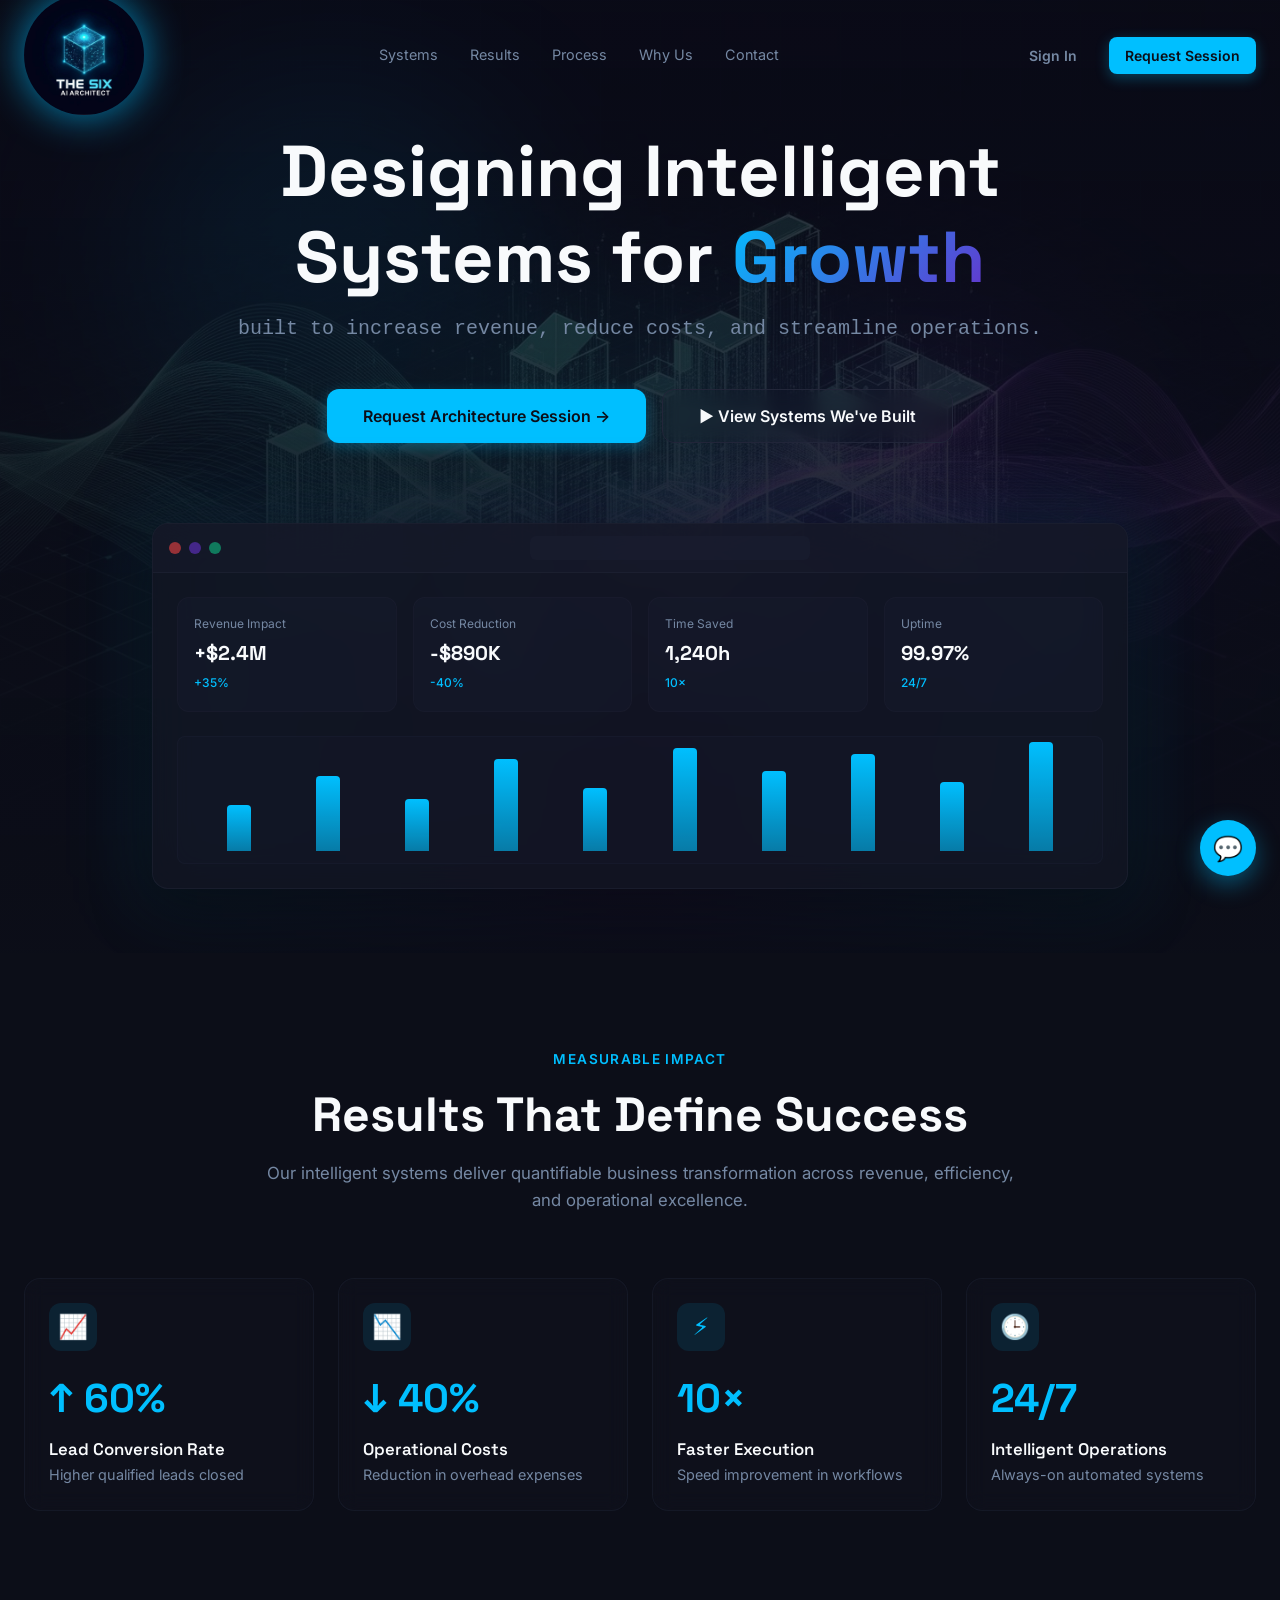
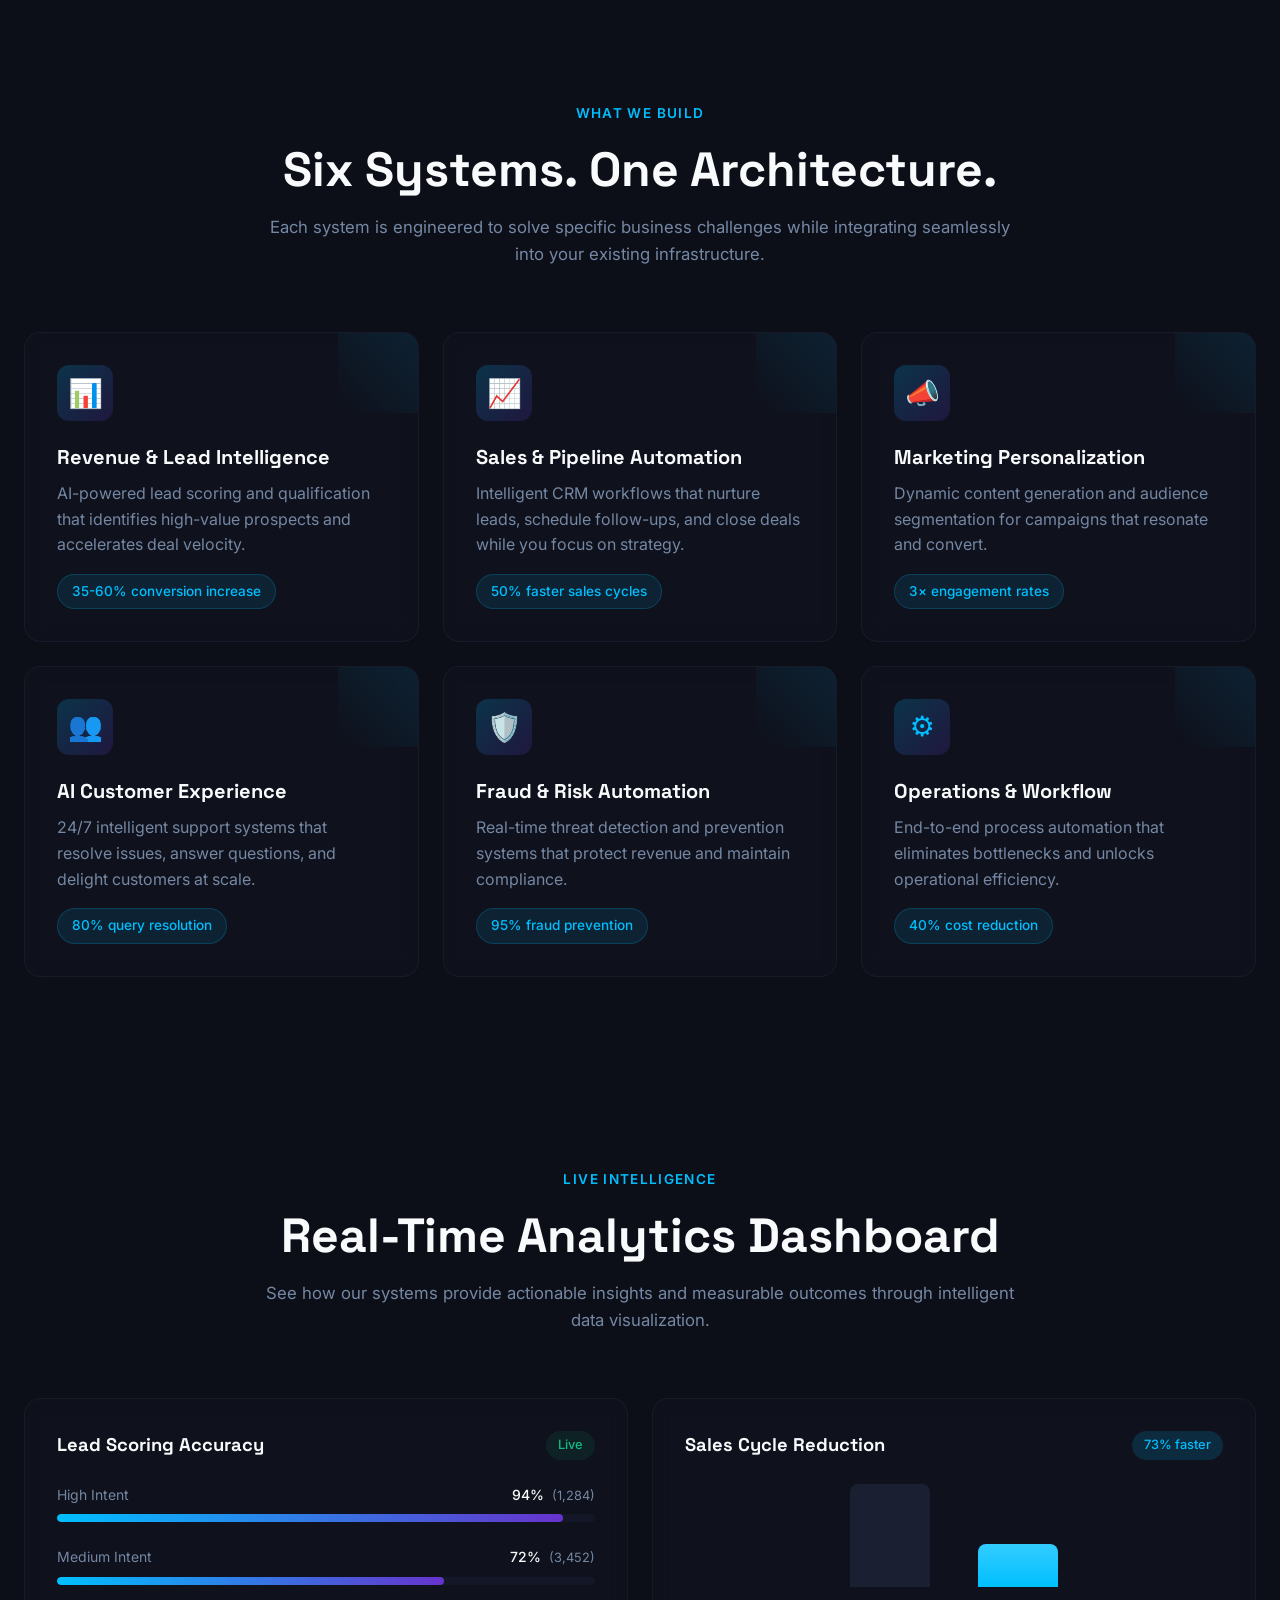
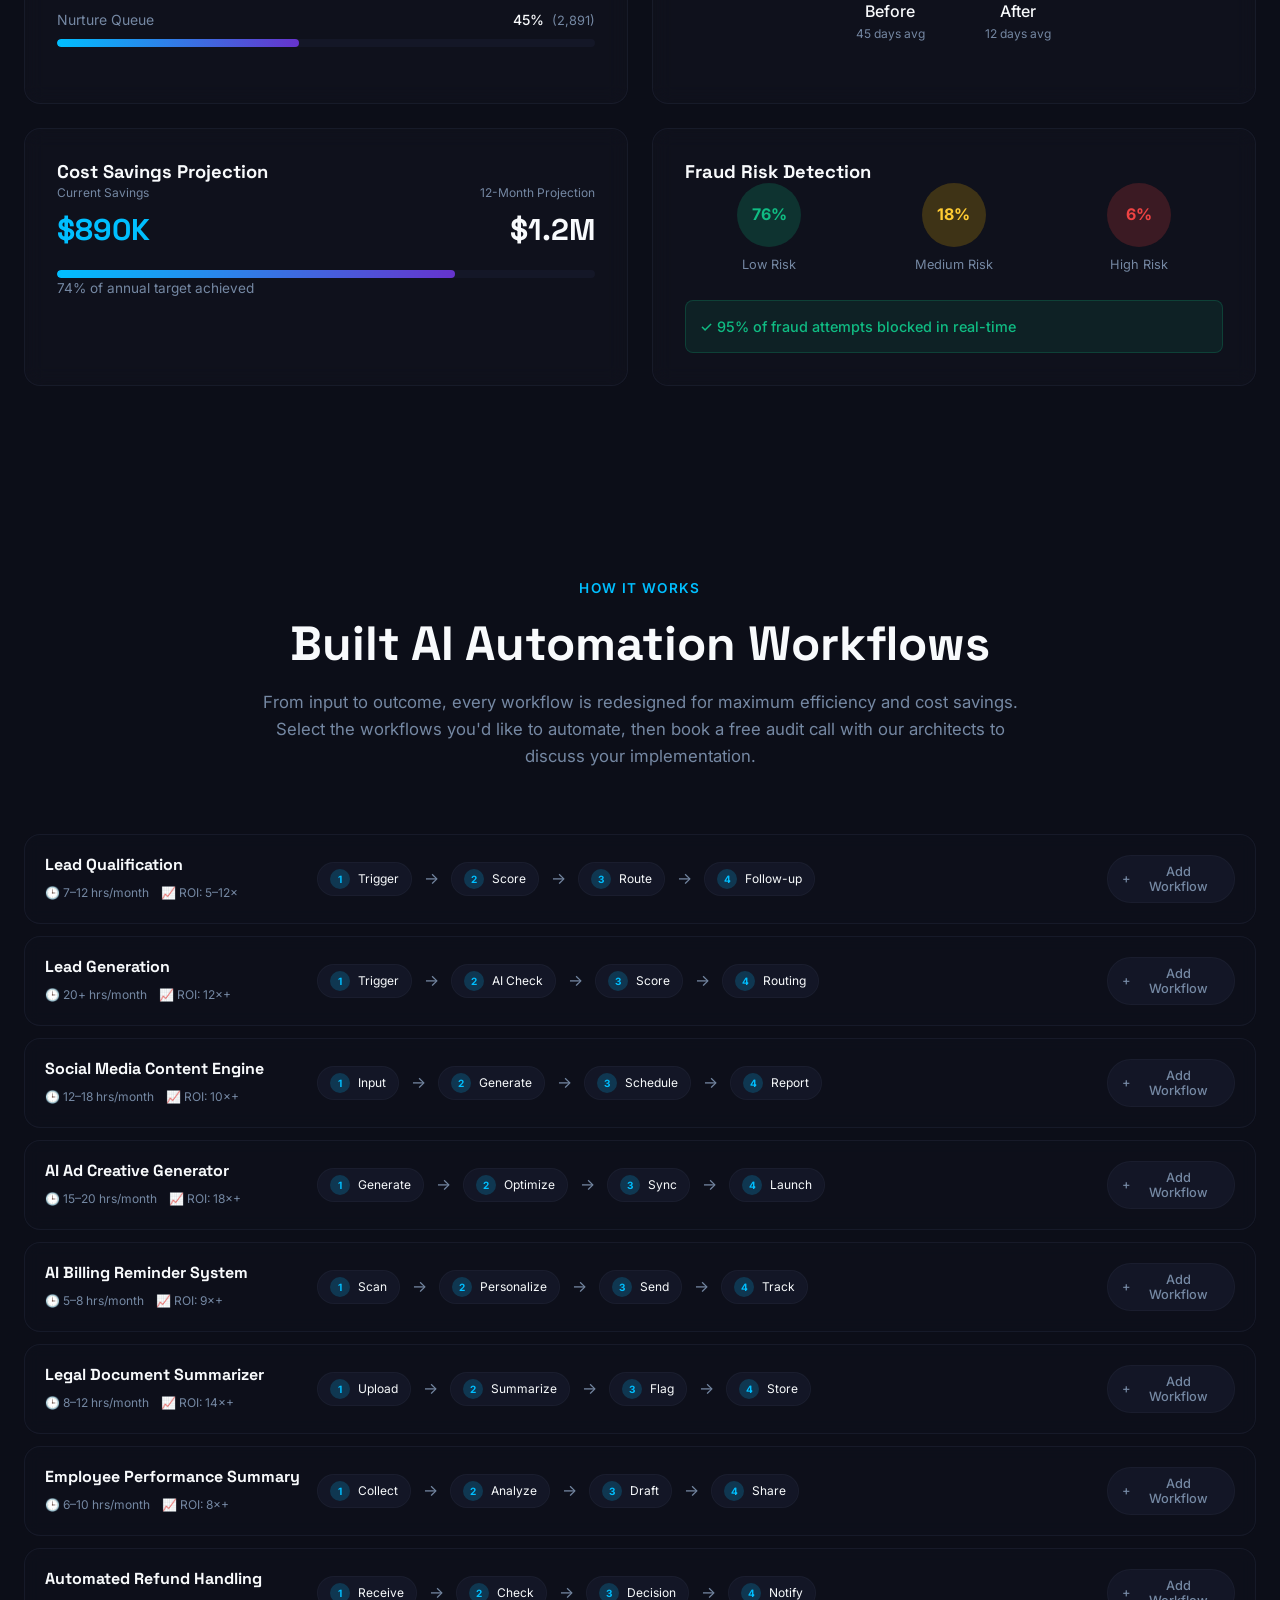
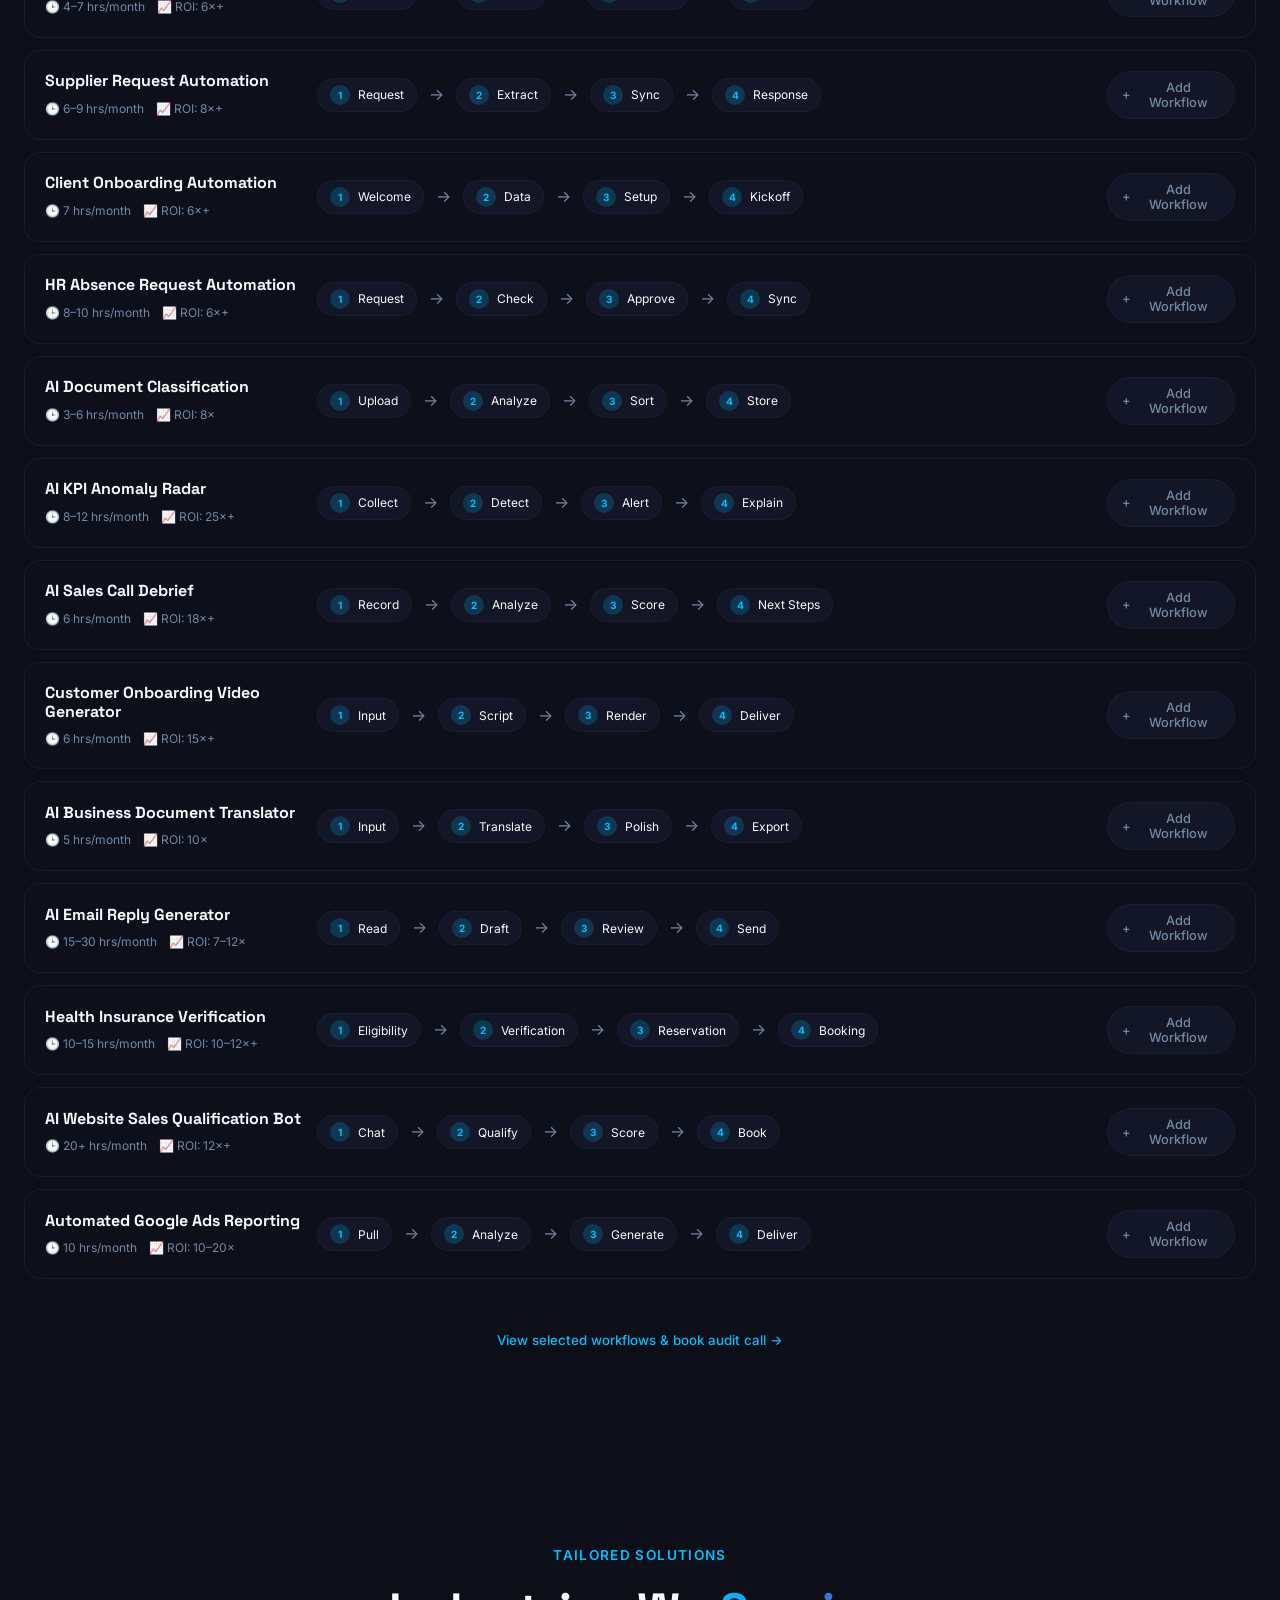
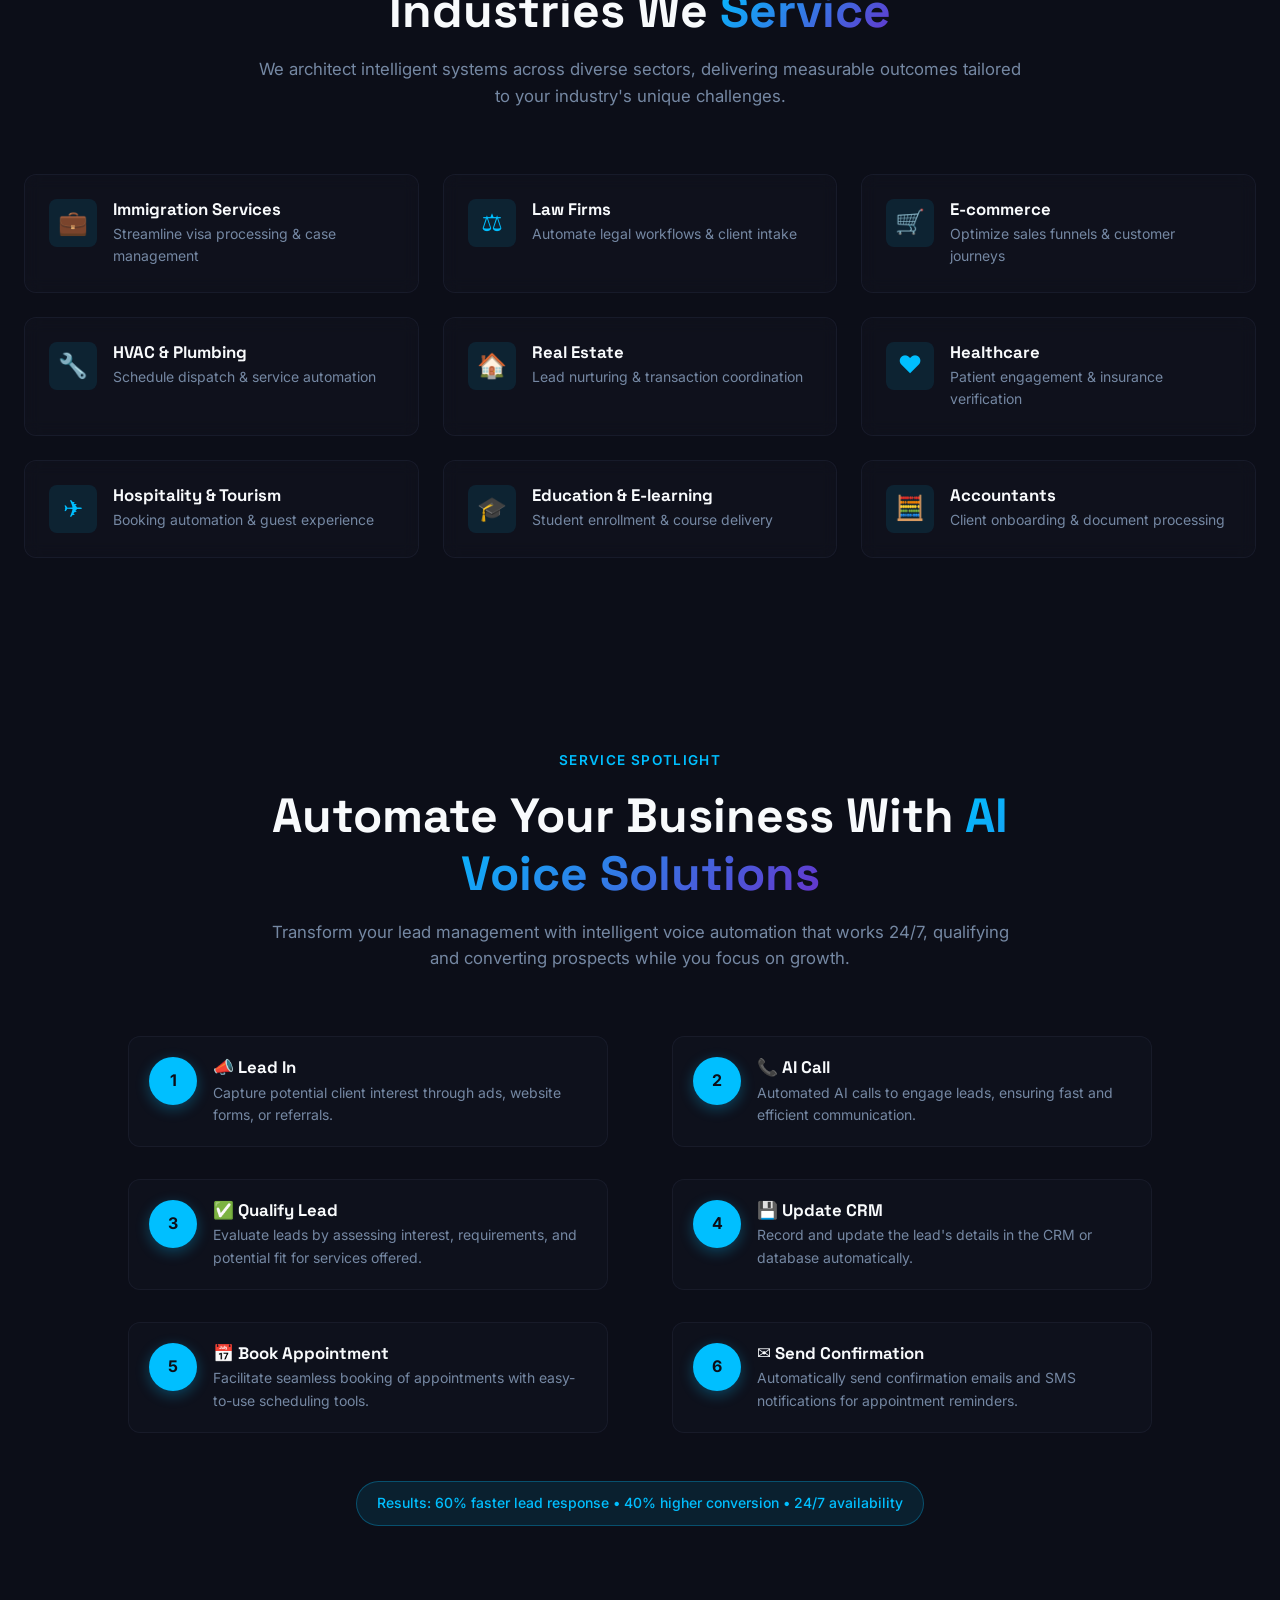
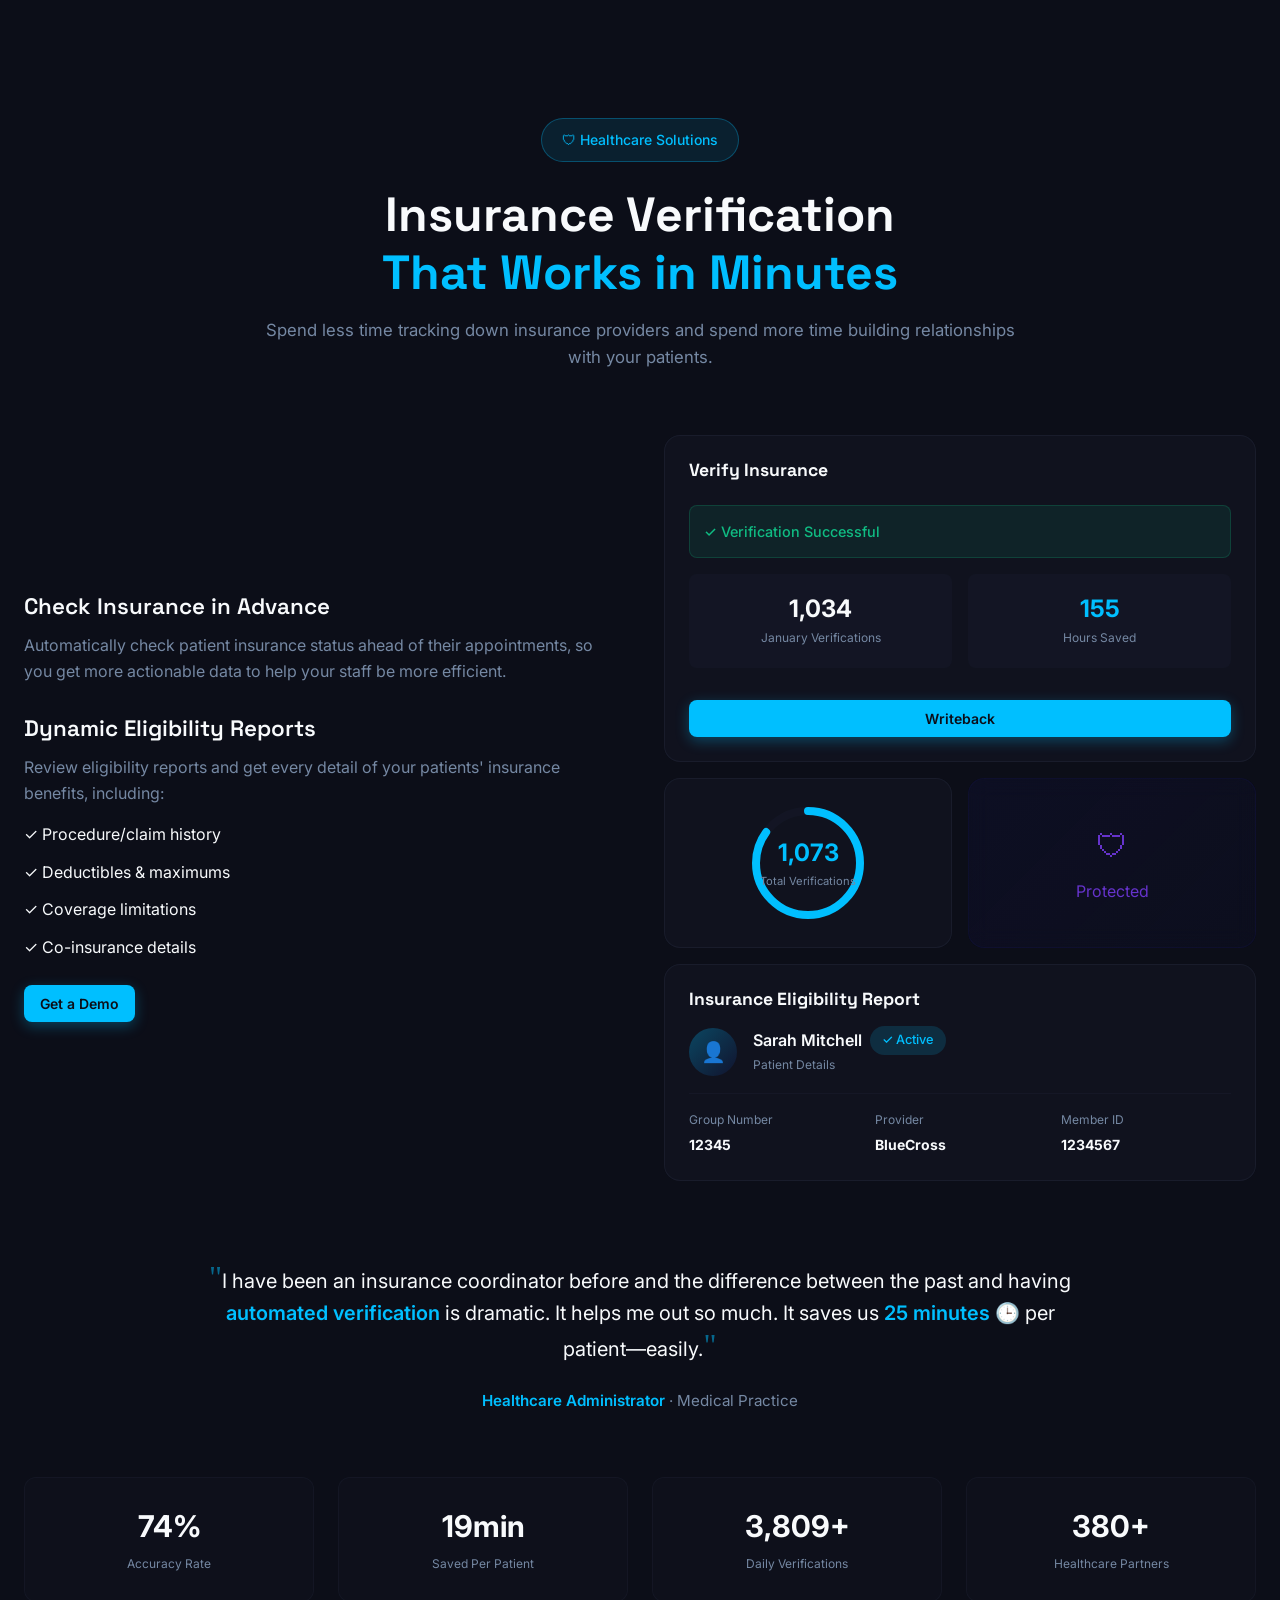
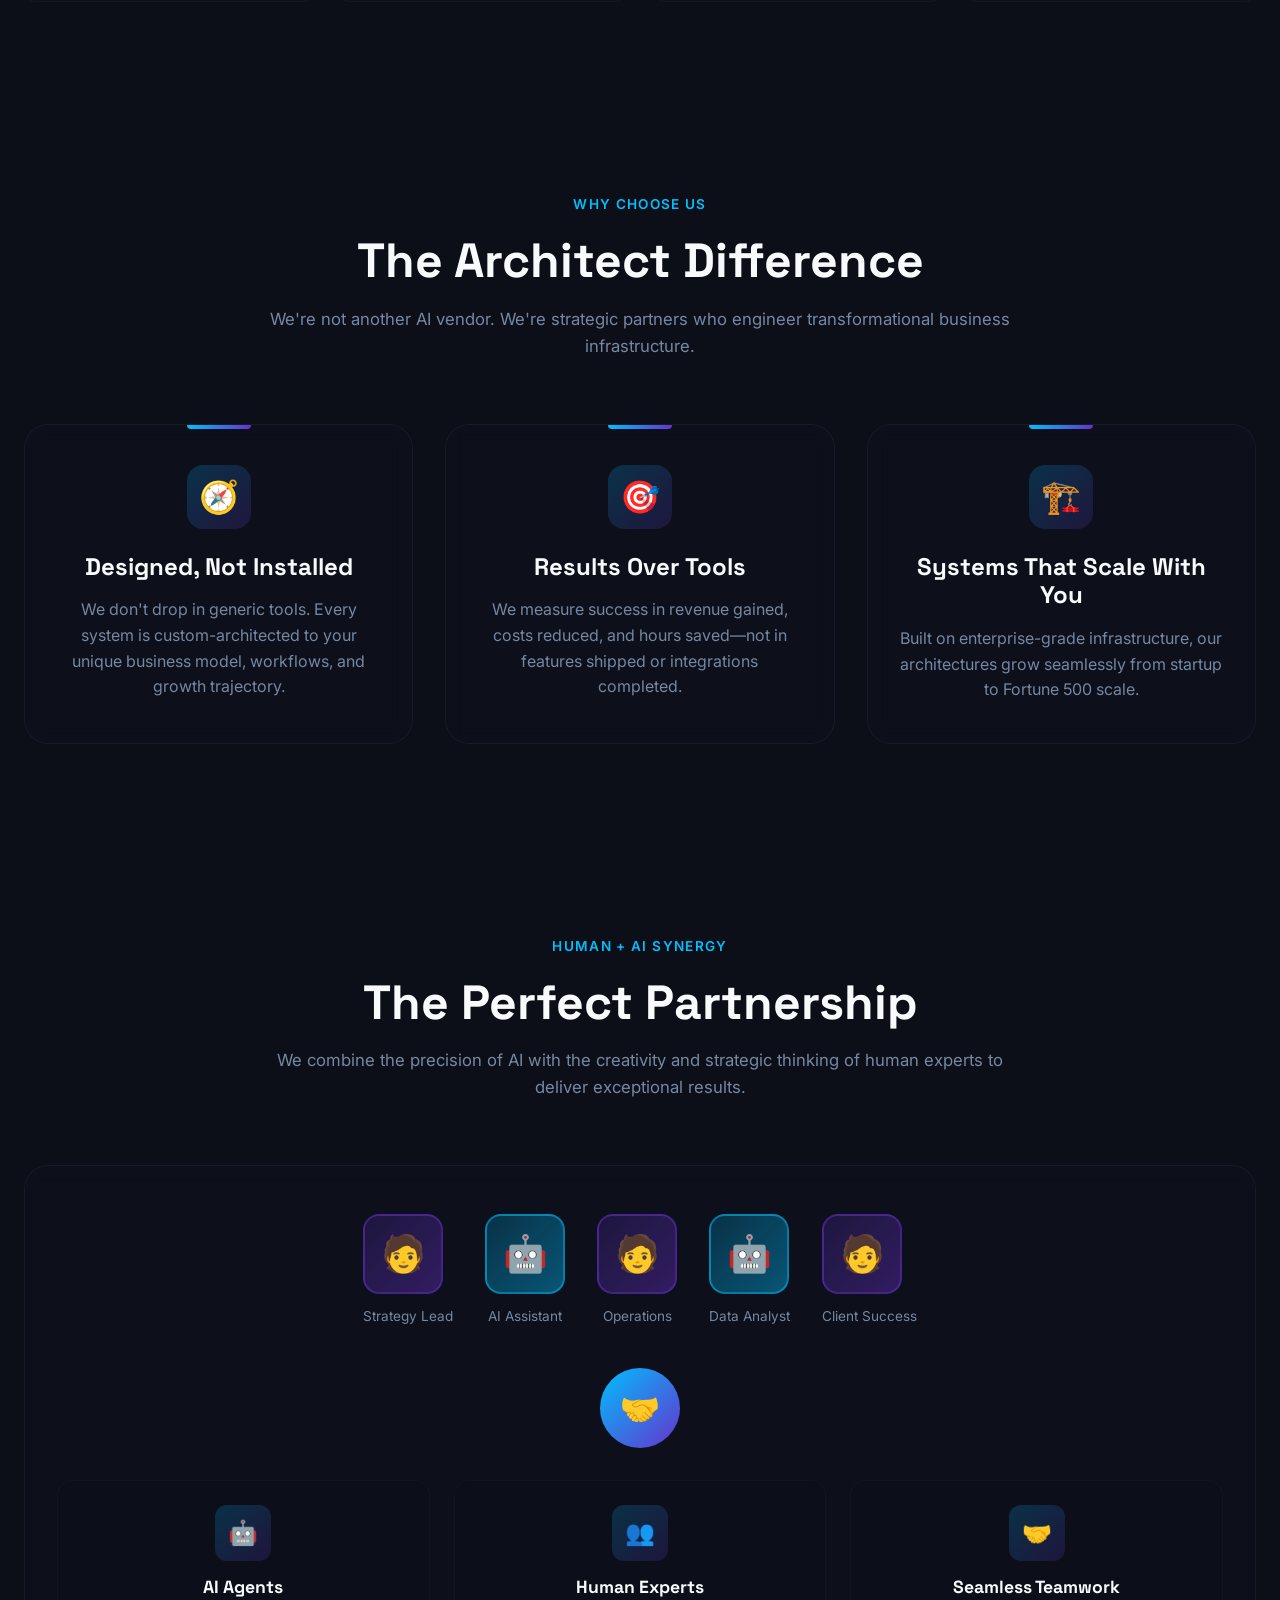
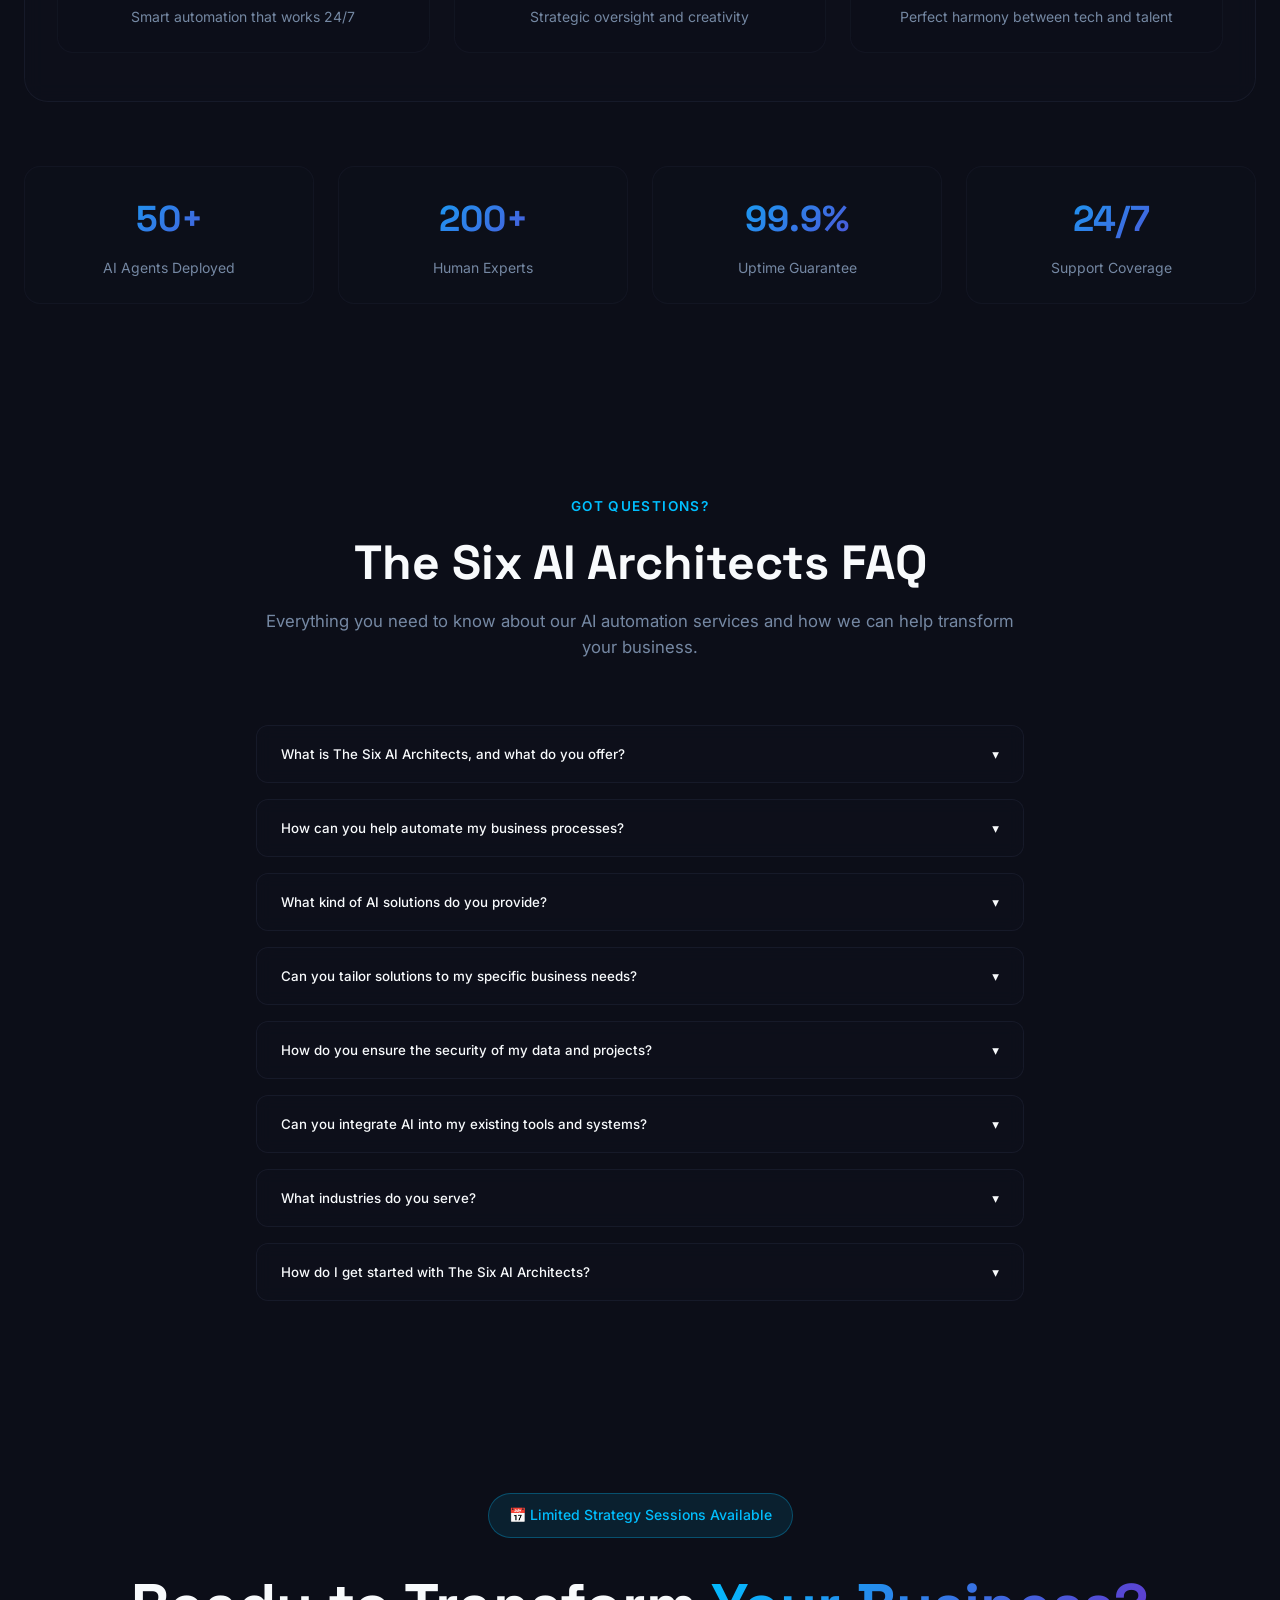
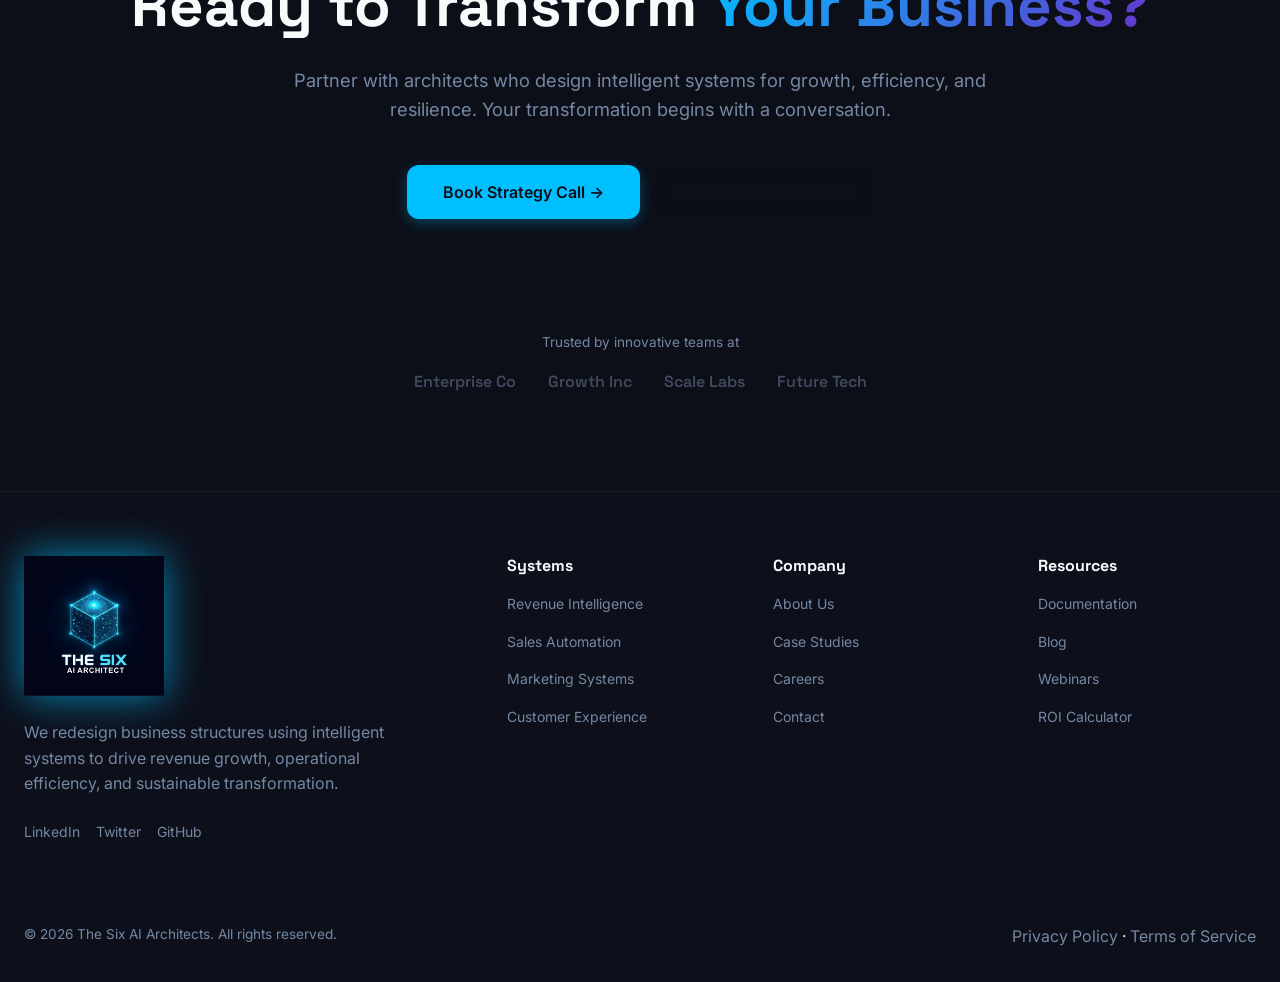
==== commit c35b9ccb: "feat: add separate contact page with full form" ====
--- a/index.html
+++ b/index.html
@@ -35,6 +35,7 @@
         <a href="#results">Results</a>
         <a href="#process">Process</a>
         <a href="#why-us">Why Us</a>
+        <a href="contact.html">Contact</a>
       </nav>
       <div class="nav-cta">
         <button class="btn btn-ghost">Sign In</button>
@@ -49,6 +50,7 @@
       <a href="#results">Results</a>
       <a href="#process">Process</a>
       <a href="#why-us">Why Us</a>
+      <a href="contact.html">Contact</a>
       <button class="btn btn-primary" data-scroll="#cta">Request Session</button>
     </div>
   </header>
--- a/styles.css
+++ b/styles.css
@@ -386,3 +386,220 @@
 .cart-item button{color:hsl(var(--destructive));font-size:1.1rem}
 .cart-empty{text-align:center;padding:2rem 0;color:hsl(var(--muted-foreground))}
 .cart-footer{padding:1.5rem;border-top:1px solid hsl(var(--border));display:flex;flex-direction:column;gap:.75rem}
+
+/* Contact Page Styles */
+.contact-hero {
+  padding: 140px 0 60px;
+  text-align: center;
+  position: relative;
+}
+.contact-hero-content {
+  max-width: 700px;
+  margin: 0 auto;
+}
+.contact-hero h1 {
+  font-size: clamp(2.5rem, 5vw, 4rem);
+  margin: 1rem 0 1.5rem;
+  line-height: 1.1;
+}
+.contact-hero .lead {
+  font-size: 1.2rem;
+  color: hsl(var(--muted-foreground));
+  line-height: 1.7;
+}
+.contact-section {
+  padding: 40px 0 100px;
+}
+.contact-grid {
+  display: grid;
+  grid-template-columns: 1fr 1.4fr;
+  gap: 4rem;
+  align-items: start;
+}
+.contact-info-header {
+  margin-bottom: 2.5rem;
+}
+.contact-info-header h2 {
+  font-size: 2rem;
+  margin-bottom: 0.75rem;
+}
+.contact-info-header p {
+  color: hsl(var(--muted-foreground));
+  line-height: 1.6;
+}
+.contact-cards {
+  display: flex;
+  flex-direction: column;
+  gap: 1.25rem;
+  margin-bottom: 2.5rem;
+}
+.contact-card {
+  display: flex;
+  gap: 1.25rem;
+  padding: 1.5rem;
+  background: hsl(var(--card));
+  border: 1px solid hsl(var(--border));
+  border-radius: 1rem;
+  transition: border-color 0.3s, transform 0.3s;
+}
+.contact-card:hover {
+  border-color: hsl(var(--primary));
+  transform: translateX(8px);
+}
+.contact-icon {
+  width: 52px;
+  height: 52px;
+  display: flex;
+  align-items: center;
+  justify-content: center;
+  background: hsl(var(--primary)/0.1);
+  border-radius: 0.75rem;
+  color: hsl(var(--primary));
+  flex-shrink: 0;
+}
+.contact-card h3 {
+  font-size: 1rem;
+  margin-bottom: 0.5rem;
+}
+.contact-card p {
+  font-size: 0.875rem;
+  line-height: 1.6;
+}
+.contact-card a {
+  color: hsl(var(--primary));
+  transition: color 0.2s;
+}
+.contact-card a:hover {
+  color: hsl(var(--primary-glow));
+}
+.contact-socials h3 {
+  font-size: 1rem;
+  margin-bottom: 1rem;
+}
+.social-links {
+  display: flex;
+  gap: 1rem;
+}
+.social-link {
+  width: 44px;
+  height: 44px;
+  display: flex;
+  align-items: center;
+  justify-content: center;
+  background: hsl(var(--card));
+  border: 1px solid hsl(var(--border));
+  border-radius: 0.75rem;
+  color: hsl(var(--muted-foreground));
+  transition: all 0.3s;
+}
+.social-link:hover {
+  background: hsl(var(--primary));
+  border-color: hsl(var(--primary));
+  color: hsl(var(--primary-foreground));
+  transform: translateY(-3px);
+}
+.contact-form-wrapper {
+  background: hsl(var(--card));
+  border: 1px solid hsl(var(--border));
+  border-radius: 1.5rem;
+  padding: 2.5rem;
+  position: sticky;
+  top: 100px;
+}
+.form-header {
+  margin-bottom: 2rem;
+}
+.form-header h3 {
+  font-size: 1.5rem;
+  margin-bottom: 0.5rem;
+}
+.form-header p {
+  color: hsl(var(--muted-foreground));
+  font-size: 0.95rem;
+}
+.form-row {
+  display: grid;
+  grid-template-columns: 1fr 1fr;
+  gap: 1.25rem;
+}
+.form-group {
+  margin-bottom: 1.25rem;
+}
+.form-group label {
+  display: block;
+  font-size: 0.875rem;
+  font-weight: 500;
+  margin-bottom: 0.5rem;
+  color: hsl(var(--foreground));
+}
+.form-group input,
+.form-group select,
+.form-group textarea {
+  width: 100%;
+  padding: 0.875rem 1rem;
+  background: hsl(var(--muted));
+  border: 1px solid hsl(var(--border));
+  border-radius: 0.75rem;
+  font-family: inherit;
+  font-size: 0.95rem;
+  color: hsl(var(--foreground));
+  transition: border-color 0.2s, box-shadow 0.2s;
+}
+.form-group input::placeholder,
+.form-group textarea::placeholder {
+  color: hsl(var(--muted-foreground));
+}
+.form-group input:focus,
+.form-group select:focus,
+.form-group textarea:focus {
+  outline: none;
+  border-color: hsl(var(--primary));
+  box-shadow: 0 0 0 3px hsl(var(--primary)/0.15);
+}
+.form-group select {
+  cursor: pointer;
+  appearance: none;
+  background-image: url("data:image/svg+xml,%3Csvg xmlns='http://www.w3.org/2000/svg' width='16' height='16' viewBox='0 0 24 24' fill='none' stroke='%23a1a1aa' stroke-width='2'%3E%3Cpath d='M6 9l6 6 6-6'/%3E%3C/svg%3E");
+  background-repeat: no-repeat;
+  background-position: right 1rem center;
+}
+.form-group textarea {
+  resize: vertical;
+  min-height: 130px;
+}
+.form-footer {
+  margin-top: 1.5rem;
+}
+.form-footer .btn {
+  width: 100%;
+  justify-content: center;
+}
+.form-note {
+  font-size: 0.8rem;
+  color: hsl(var(--muted-foreground));
+  text-align: center;
+  margin-top: 1rem;
+}
+.nav-links a.active {
+  color: hsl(var(--primary));
+}
+.nav-links a.active::after {
+  width: 100%;
+}
+@media(max-width: 1024px) {
+  .contact-grid {
+    grid-template-columns: 1fr;
+    gap: 3rem;
+  }
+  .contact-form-wrapper {
+    position: static;
+  }
+}
+@media(max-width: 640px) {
+  .form-row {
+    grid-template-columns: 1fr;
+  }
+  .contact-form-wrapper {
+    padding: 1.5rem;
+  }
+}
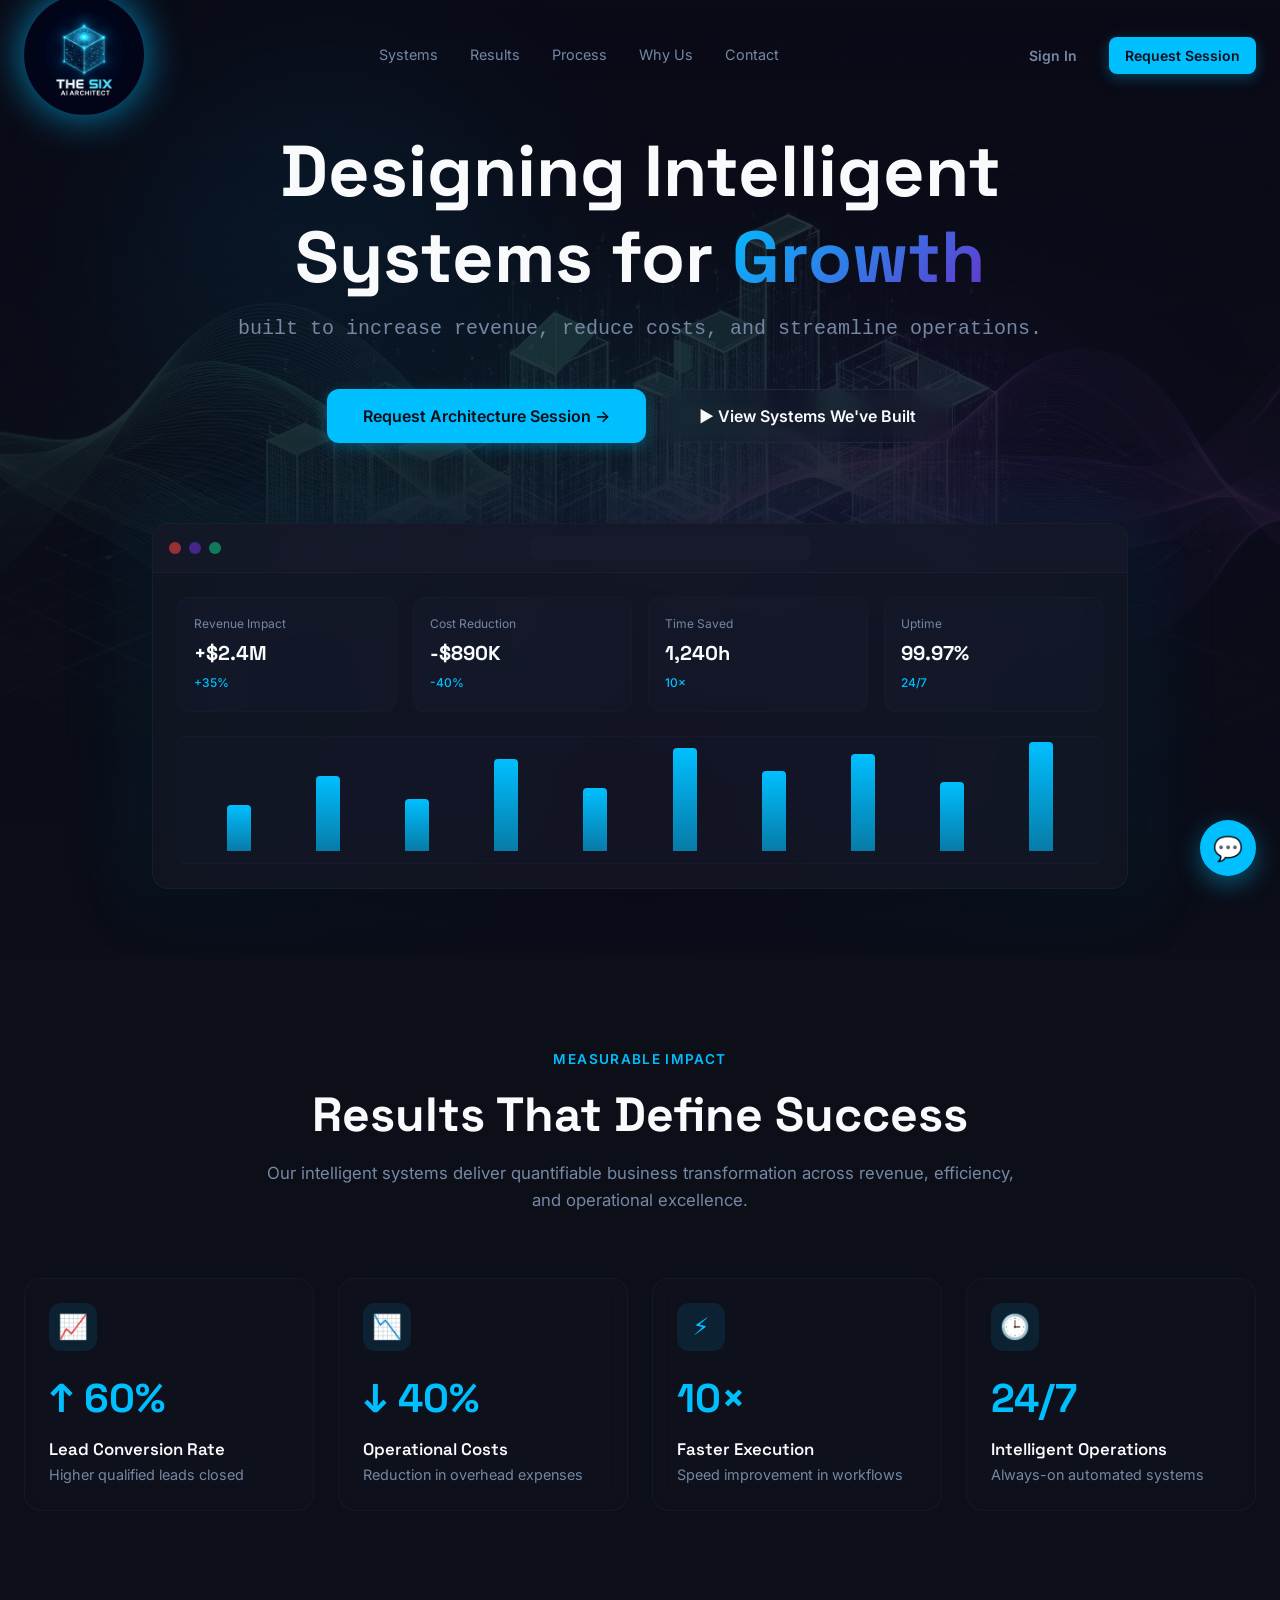
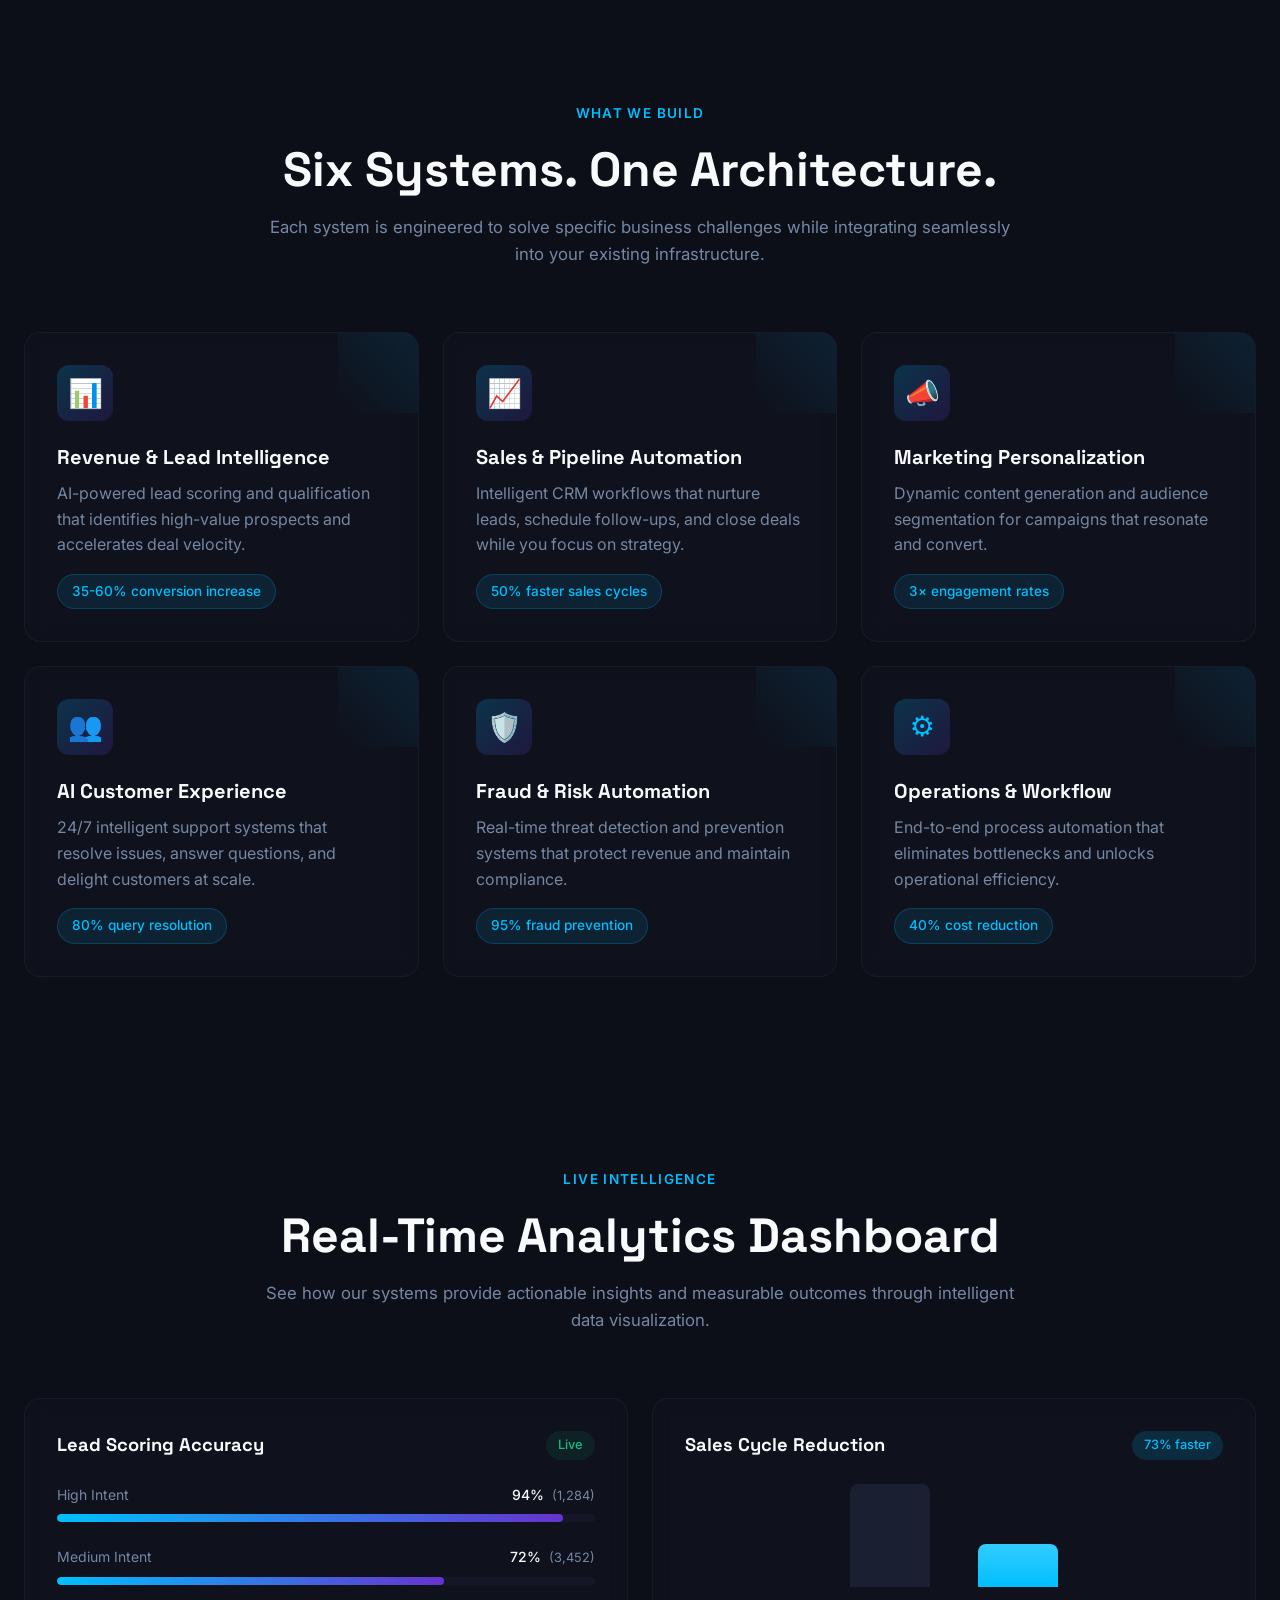
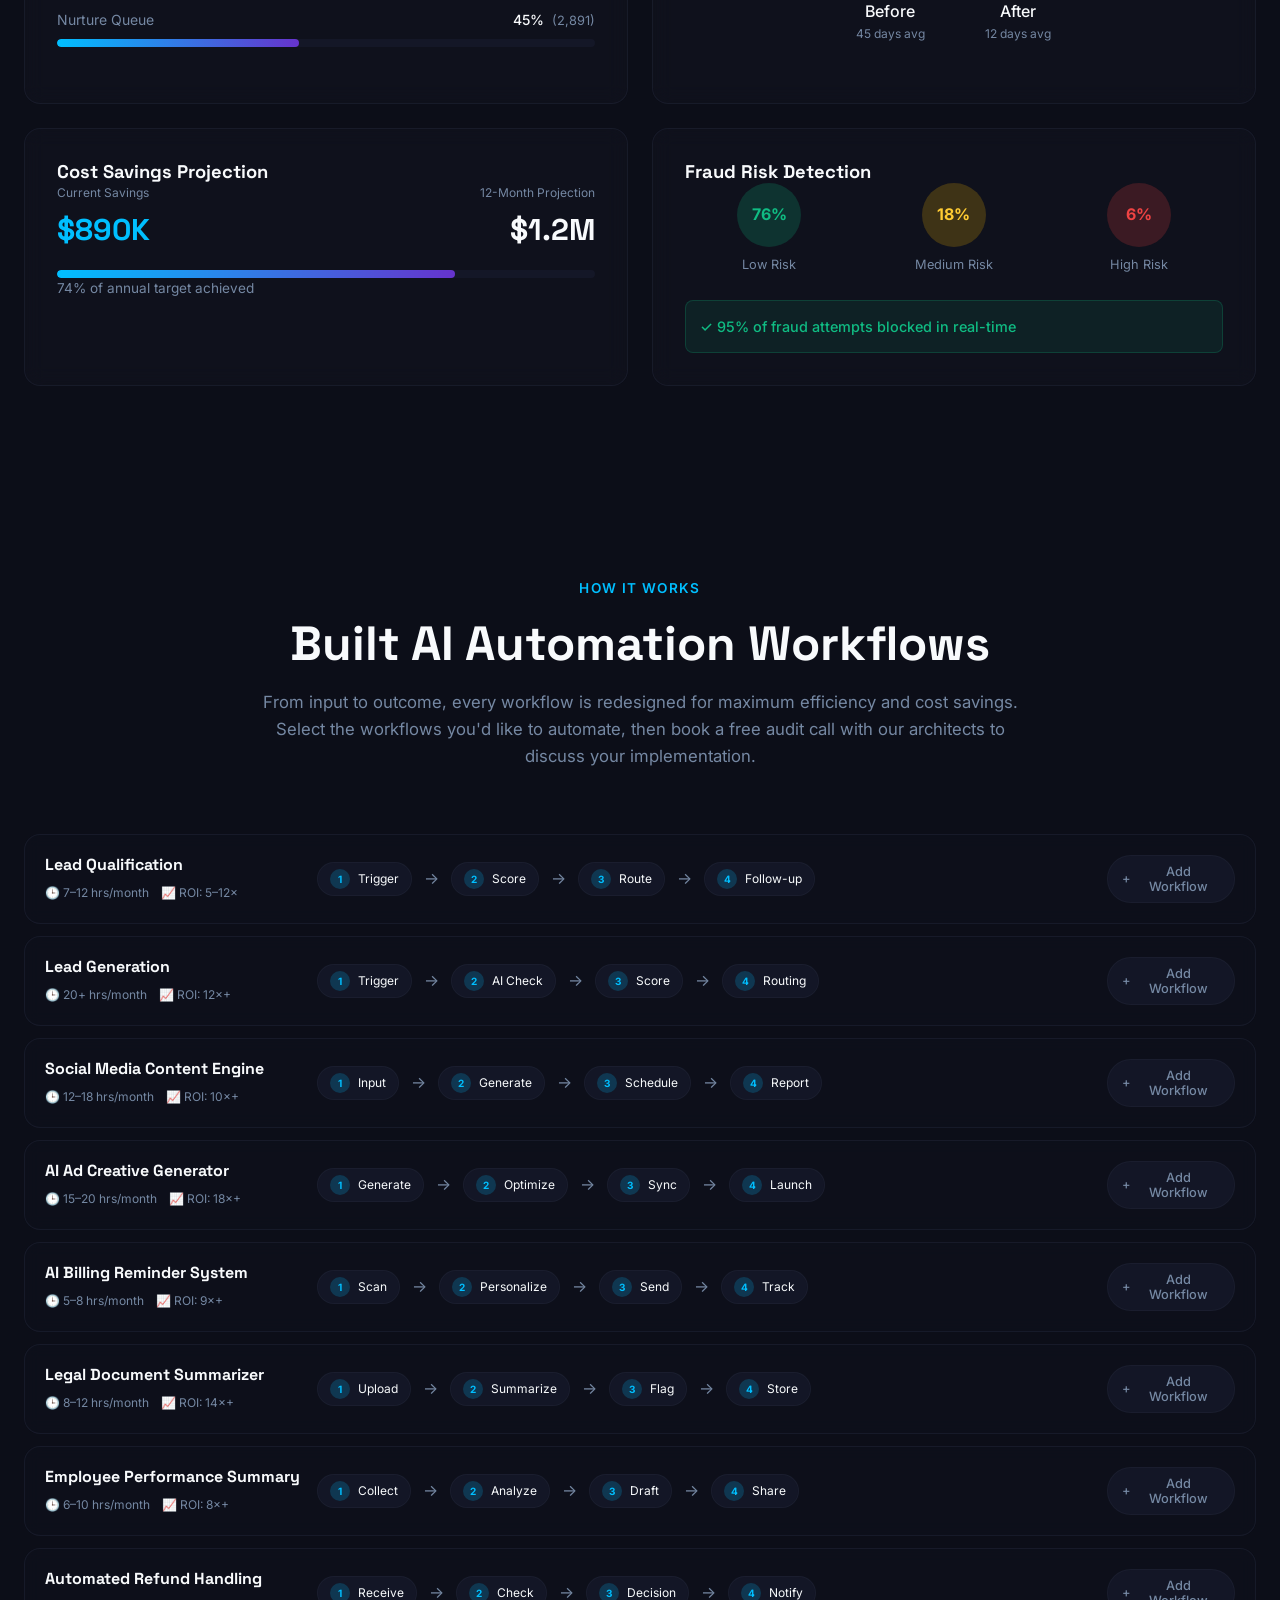
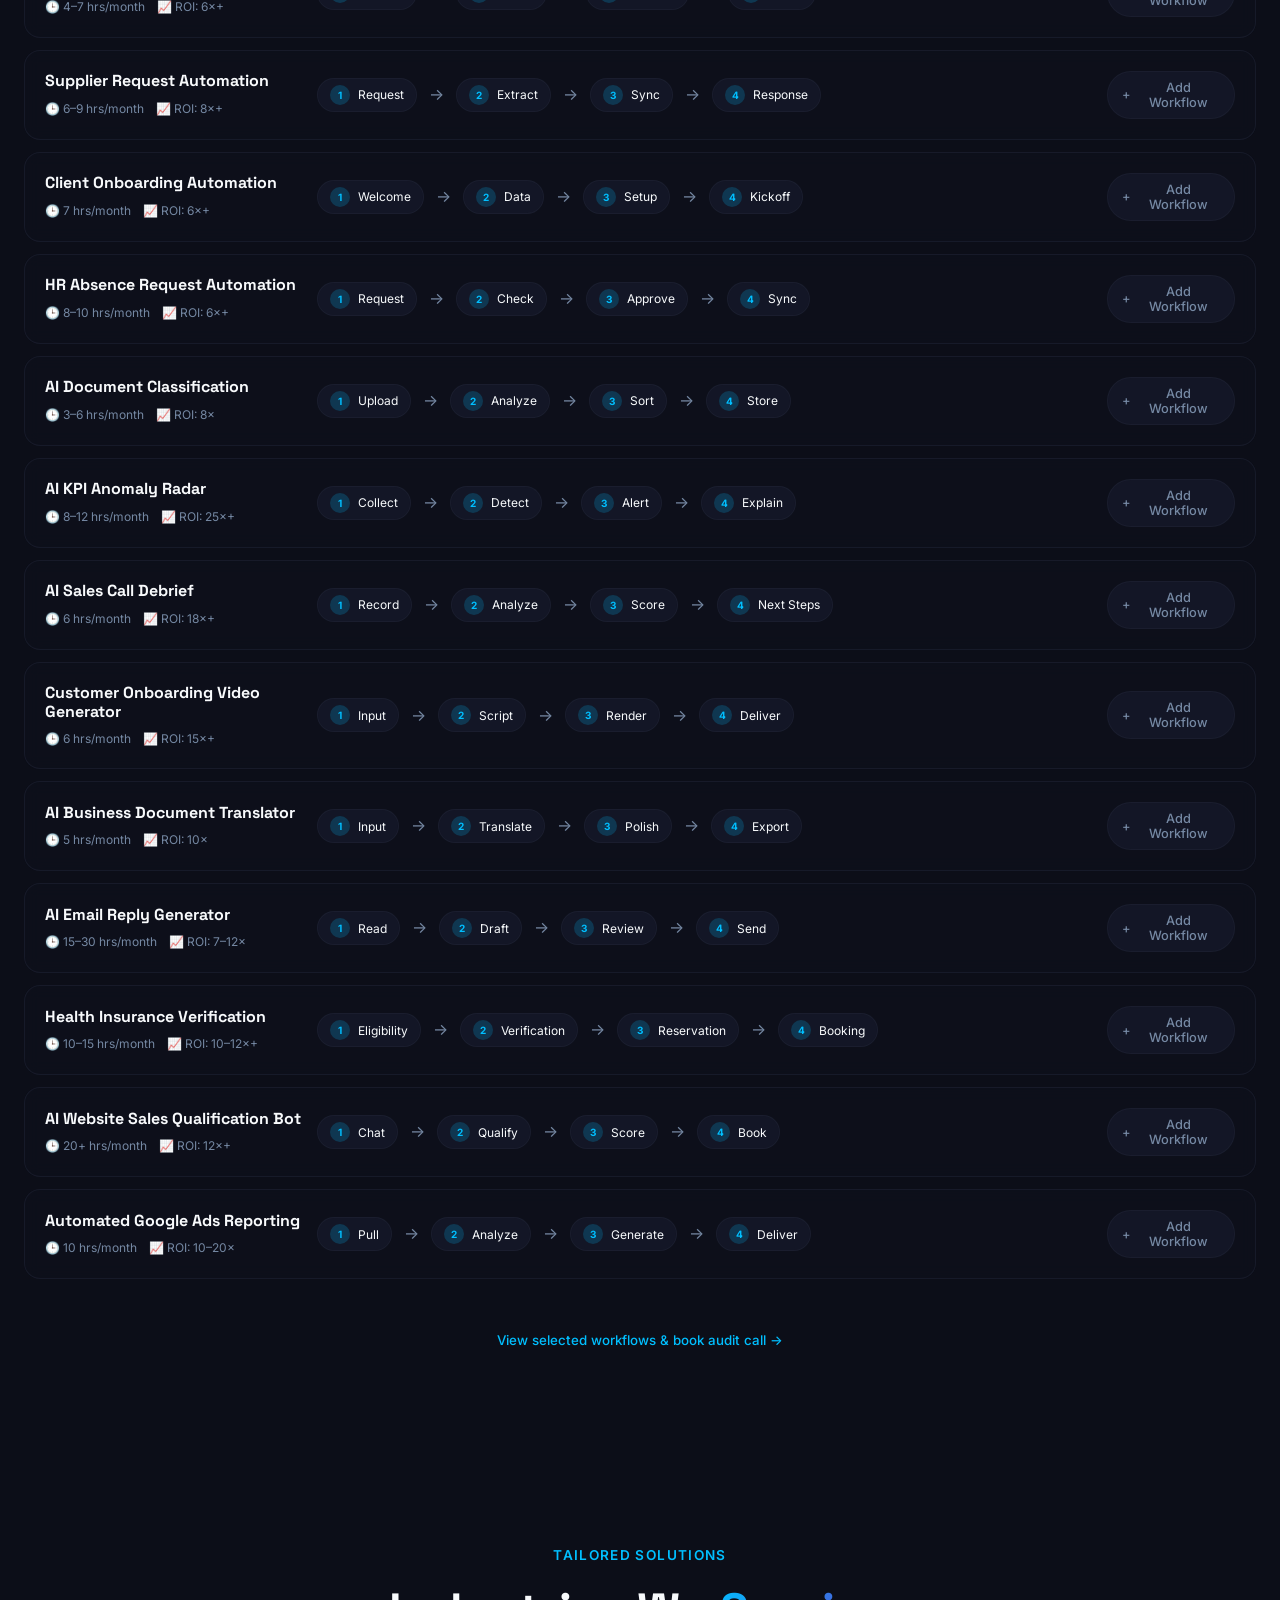
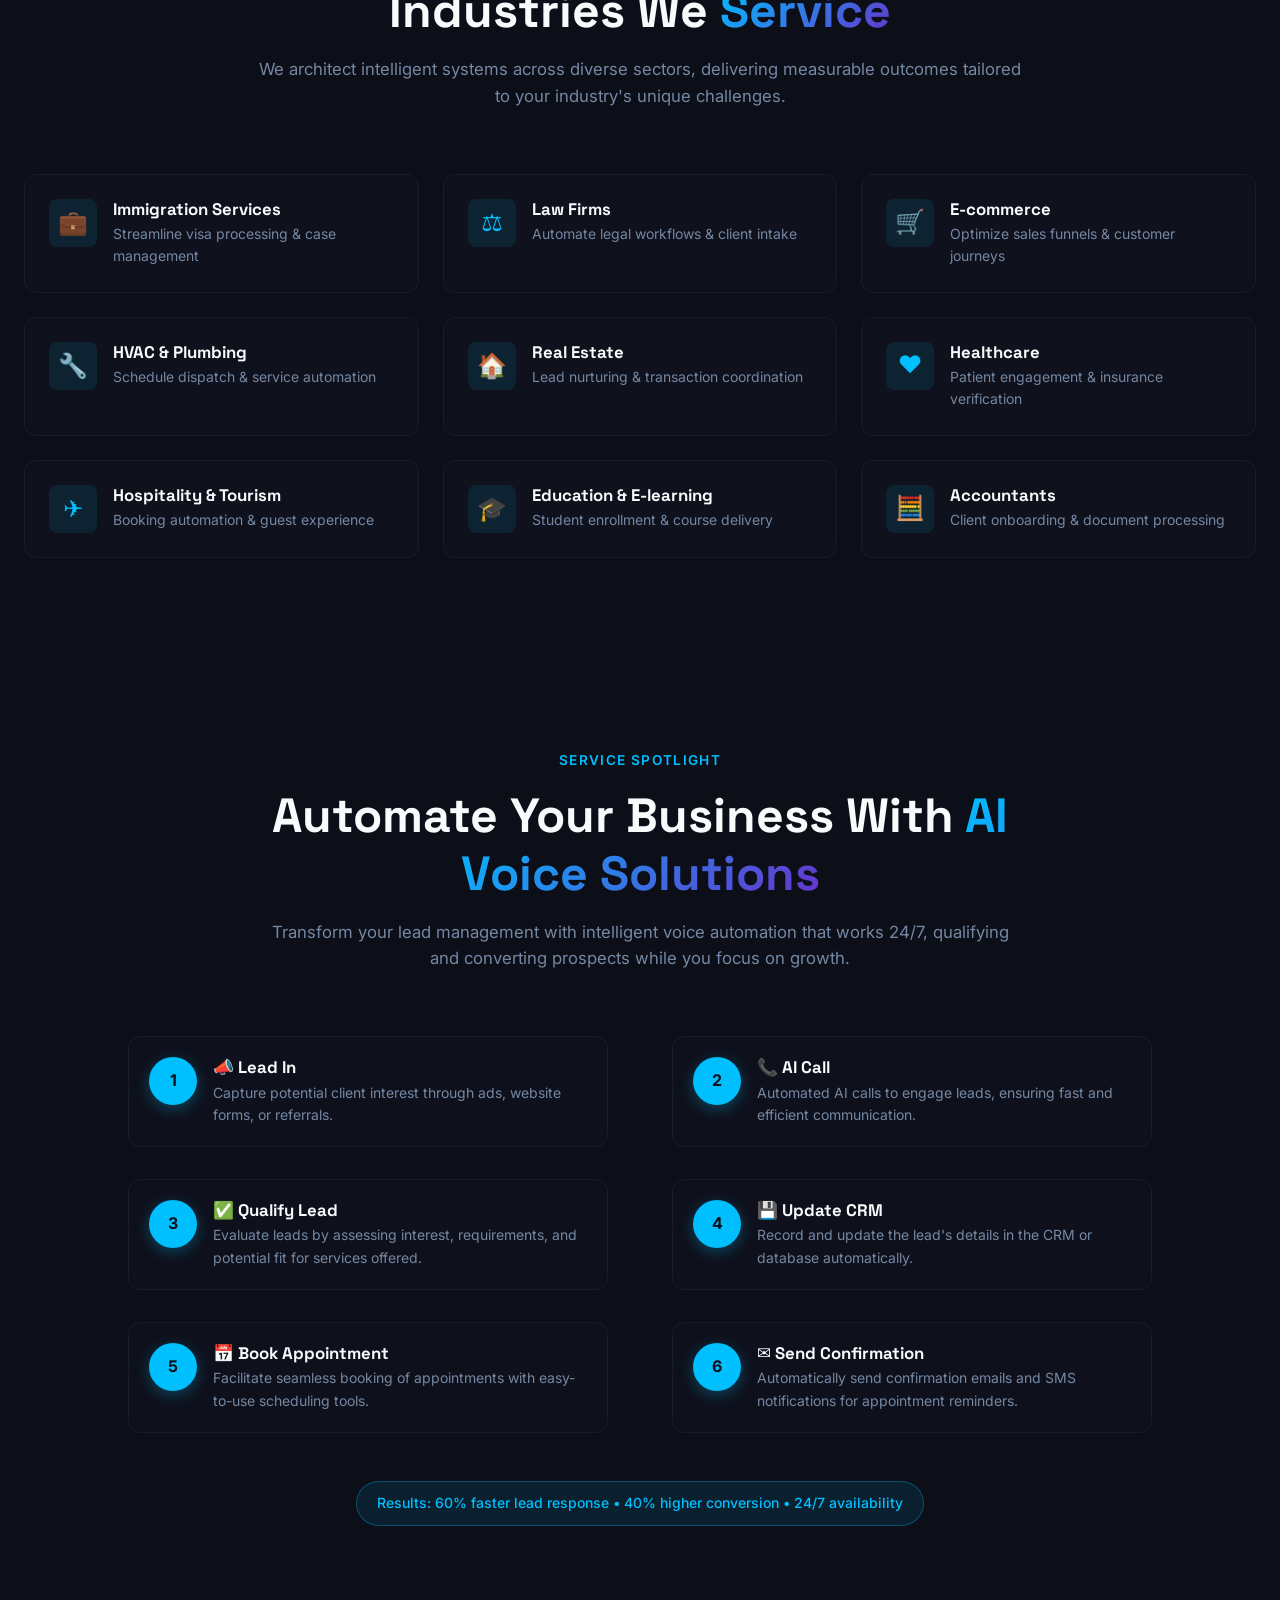
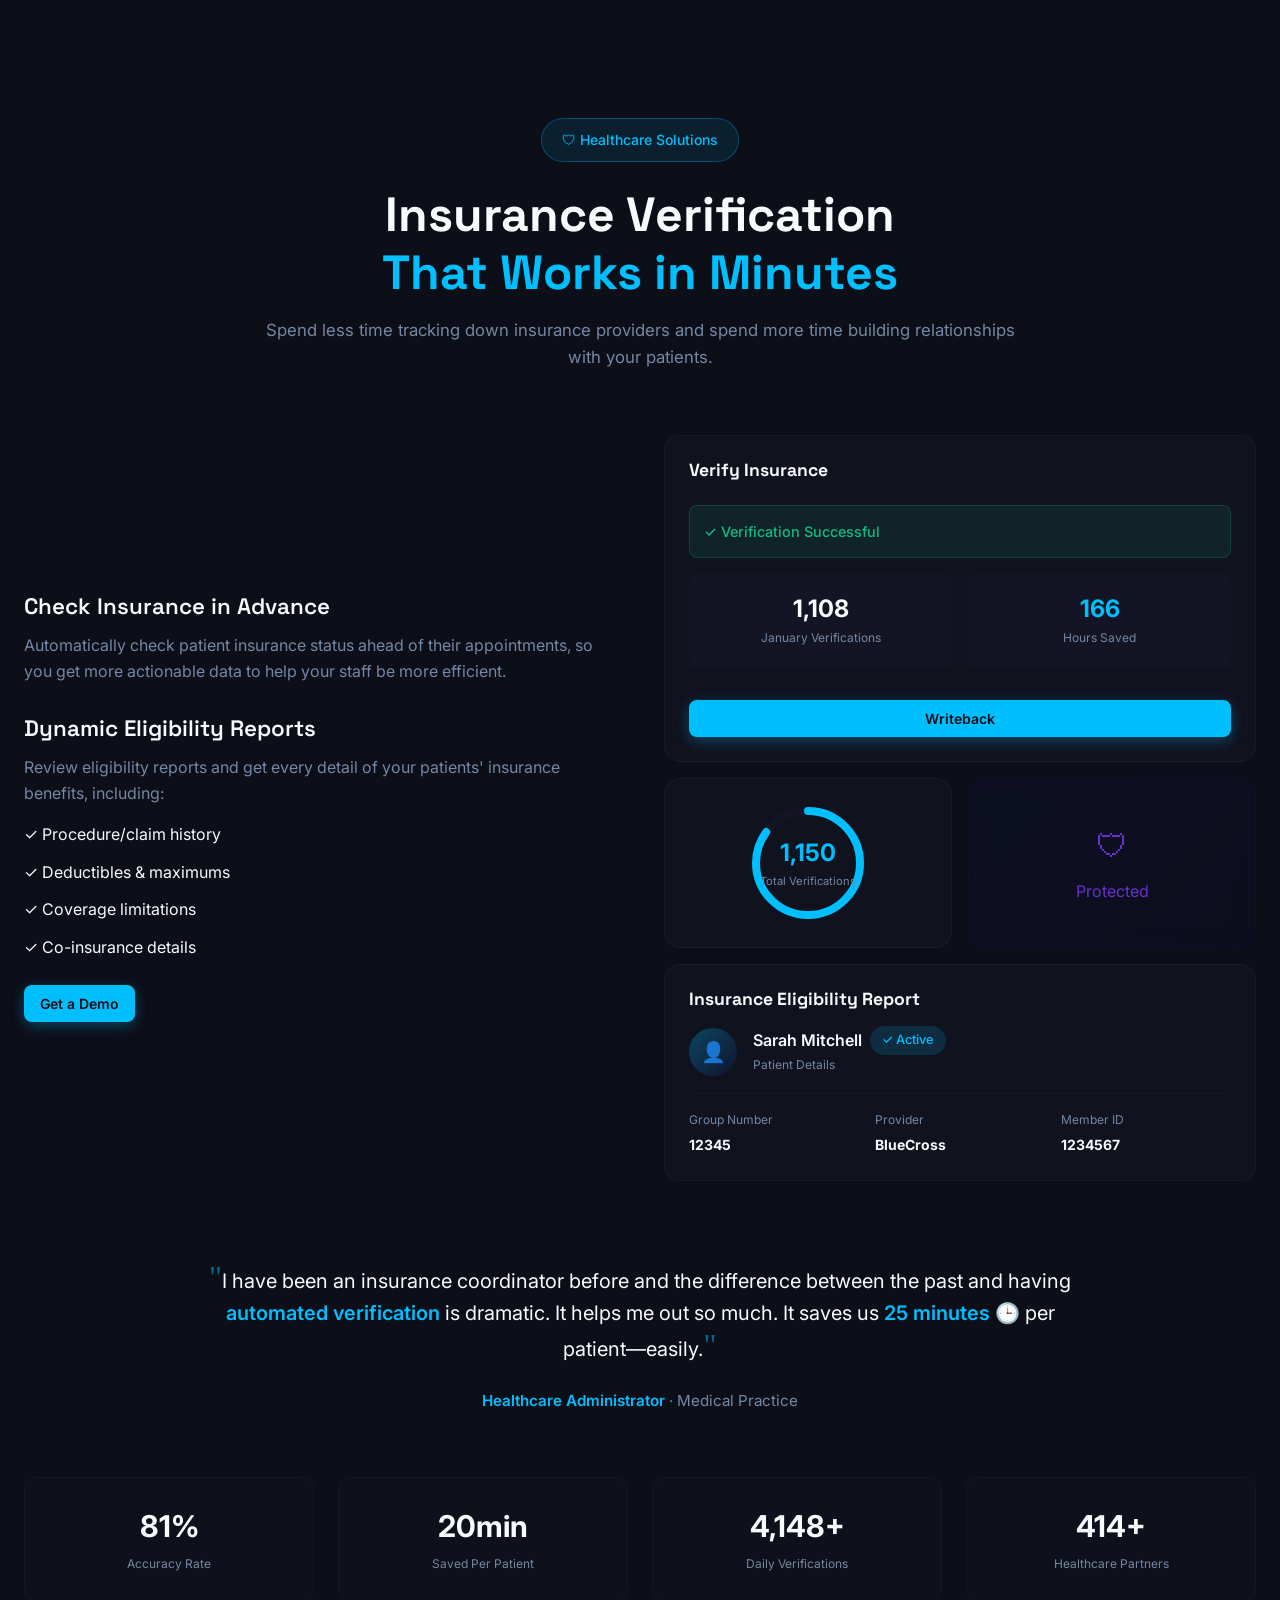
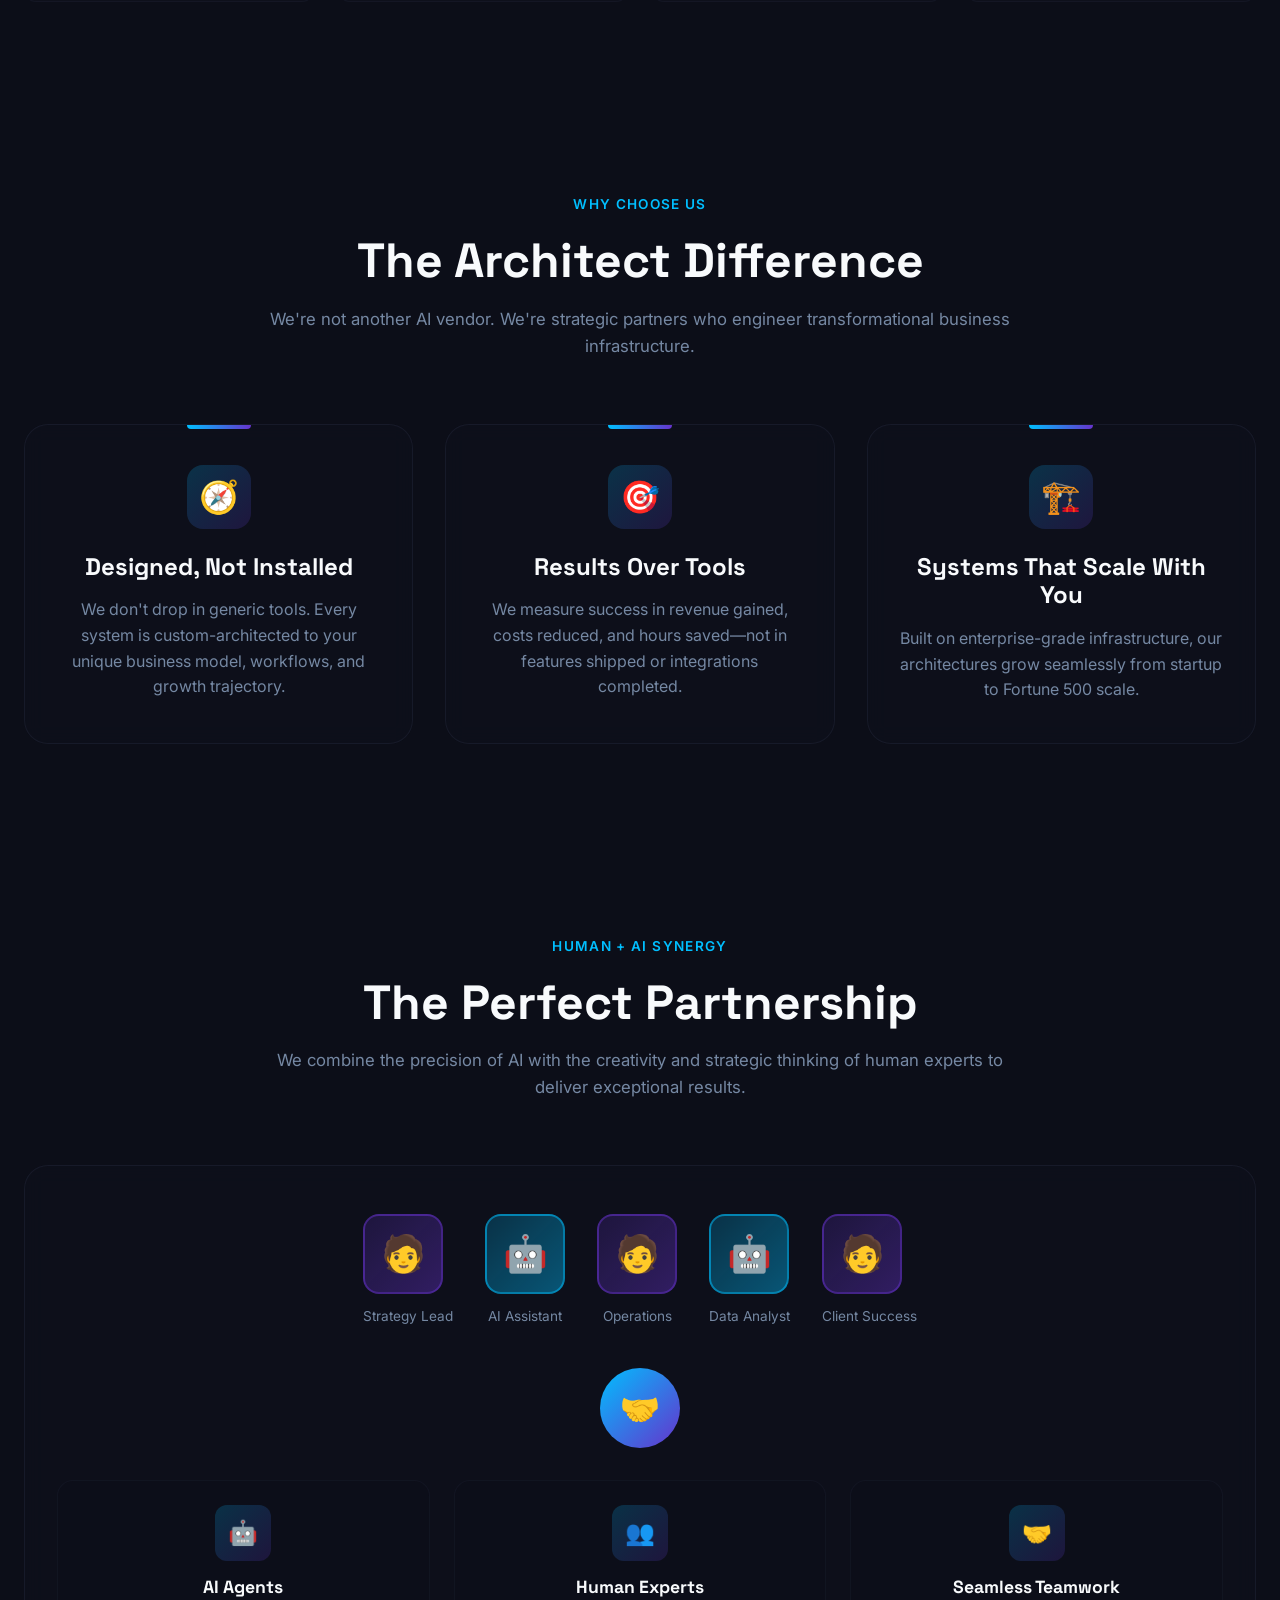
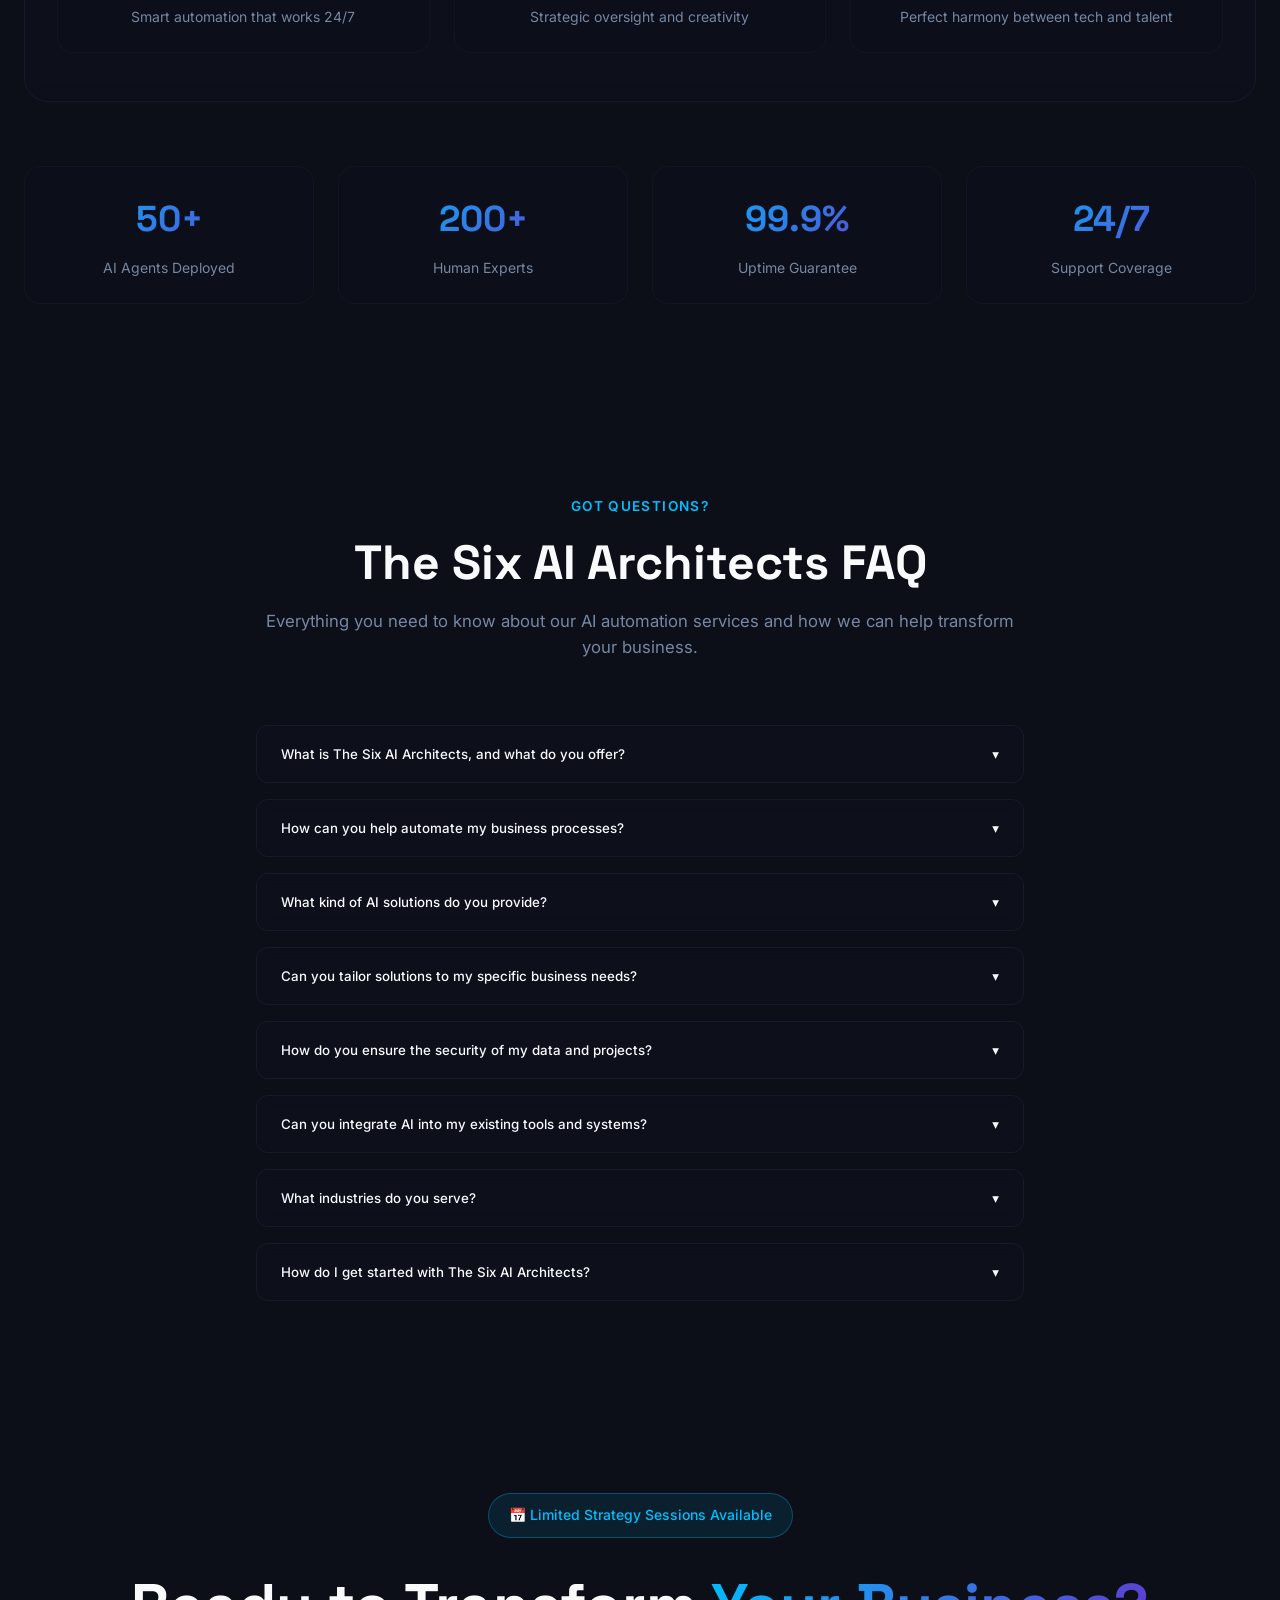
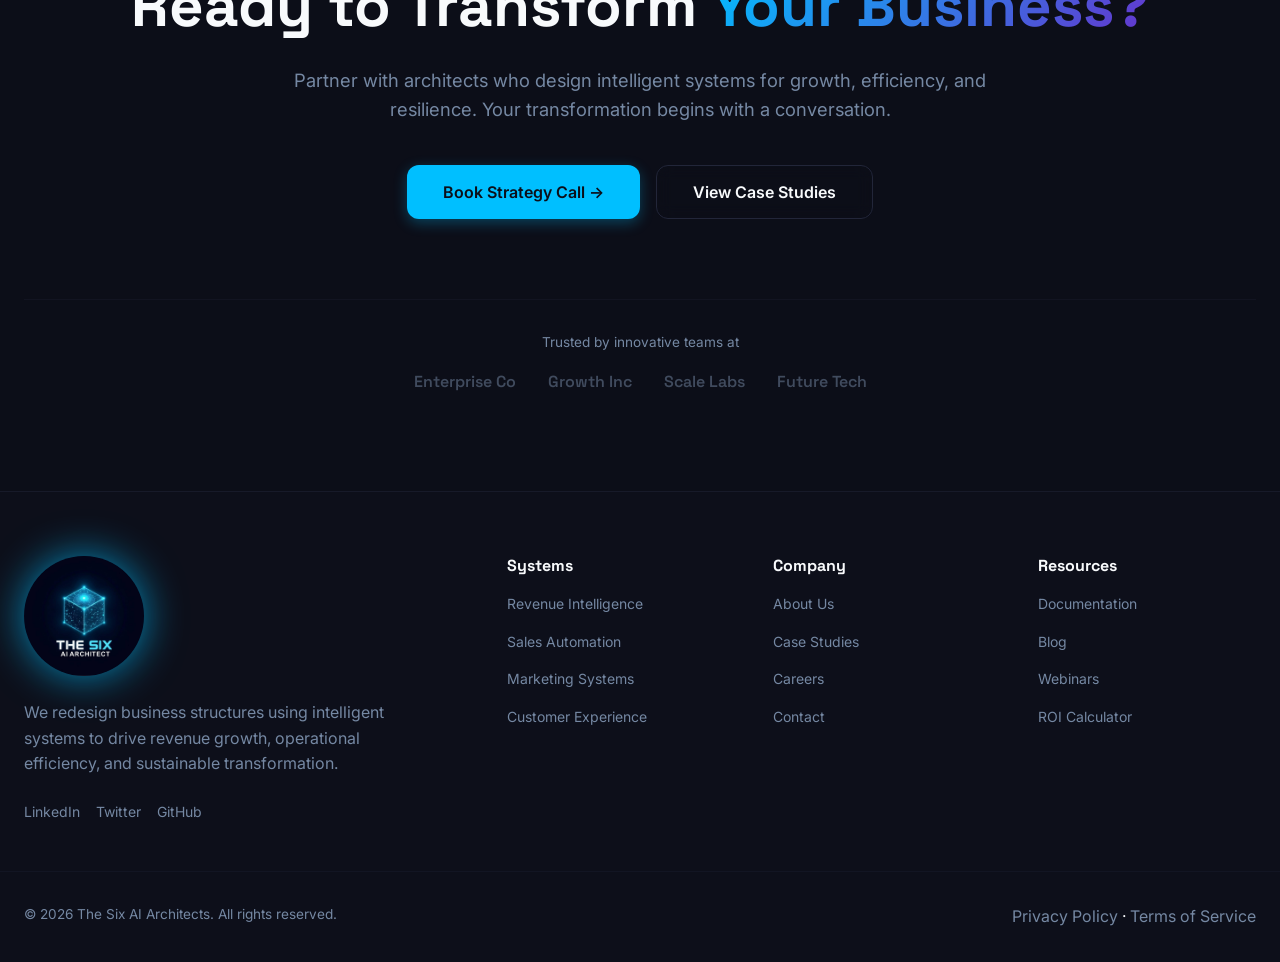
==== commit 23db3f47: "feat: update site with new design from Ts repo" ====
--- a/index.html
+++ b/index.html
@@ -337,7 +337,7 @@
   <footer class="site-footer">
     <div class="container footer-grid">
       <div class="footer-brand">
-        <img src="assets/logo.jpg" alt="The Six AI Architects" class="footer-logo" />
+        <img src="assets/logo.jpg" alt="The Six AI" class="footer-logo" style="border-radius:50%" />
         <p class="muted">We redesign business structures using intelligent systems to drive revenue growth, operational efficiency, and sustainable transformation.</p>
         <div class="socials"><a href="#">LinkedIn</a><a href="#">Twitter</a><a href="#">GitHub</a></div>
       </div>
--- a/styles.css
+++ b/styles.css
@@ -78,7 +78,11 @@
 .nav-links a::after{content:'';position:absolute;bottom:-4px;left:0;width:0;height:2px;background:hsl(var(--primary));transition:width .3s}
 .nav-links a:hover::after{width:100%}
 .nav-cta{display:none;gap:1rem;align-items:center}
-.nav-toggle{display:block;color:hsl(var(--foreground));padding:.5rem}
+.nav-toggle{display:flex;flex-direction:column;gap:5px;color:hsl(var(--foreground));padding:.5rem;cursor:pointer}
+.nav-toggle span{display:block;width:24px;height:2px;background:hsl(var(--foreground));transition:transform .3s,opacity .3s}
+.nav-toggle.active span:nth-child(1){transform:rotate(45deg) translate(5px,5px)}
+.nav-toggle.active span:nth-child(2){opacity:0}
+.nav-toggle.active span:nth-child(3){transform:rotate(-45deg) translate(5px,-5px)}
 @media(min-width:1024px){
   .nav-inner{height:110px}
   .brand-logo{height:120px}
@@ -338,7 +342,7 @@
 .site-footer{border-top:1px solid hsl(var(--border)/.5);background:hsl(var(--card)/.3);padding:4rem 0 2rem}
 .footer-grid{display:grid;grid-template-columns:1fr;gap:3rem}
 @media(min-width:768px){.footer-grid{grid-template-columns:2fr 1fr 1fr 1fr}}
-.footer-logo{height:140px;width:auto;filter:drop-shadow(0 0 20px hsl(var(--primary)/.7));margin-bottom:1.5rem}
+.footer-logo{height:120px;width:120px;border-radius:50%;object-fit:cover;filter:drop-shadow(0 0 20px hsl(var(--primary)/.7));margin-bottom:1.5rem}
 .footer-brand p{margin-bottom:1.5rem;max-width:24rem}
 .socials{display:flex;gap:1rem}
 .socials a{font-size:.875rem;color:hsl(var(--muted-foreground));transition:color .2s}
@@ -388,152 +392,105 @@
 .cart-footer{padding:1.5rem;border-top:1px solid hsl(var(--border));display:flex;flex-direction:column;gap:.75rem}
 
 /* Contact Page Styles */
-.contact-hero {
-  padding: 140px 0 60px;
+.contact-page {
+  padding: 120px 0 80px;
+  min-height: 100vh;
+  position: relative;
+  z-index: 1;
+}
+.contact-header {
   text-align: center;
-  position: relative;
-}
-.contact-hero-content {
-  max-width: 700px;
+  margin-bottom: 3rem;
+}
+.contact-header h1 {
+  font-size: clamp(2.5rem, 5vw, 4rem);
+  margin-bottom: 1rem;
+  line-height: 1.1;
+}
+.contact-header p {
+  font-size: 1.1rem;
+  color: hsl(var(--muted-foreground));
+  max-width: 500px;
   margin: 0 auto;
-}
-.contact-hero h1 {
-  font-size: clamp(2.5rem, 5vw, 4rem);
-  margin: 1rem 0 1.5rem;
-  line-height: 1.1;
-}
-.contact-hero .lead {
-  font-size: 1.2rem;
-  color: hsl(var(--muted-foreground));
   line-height: 1.7;
 }
-.contact-section {
-  padding: 40px 0 100px;
-}
-.contact-grid {
+.contact-wrapper {
   display: grid;
-  grid-template-columns: 1fr 1.4fr;
-  gap: 4rem;
+  grid-template-columns: 1fr 1.5fr;
+  gap: 2rem;
+  max-width: 1100px;
+  margin: 0 auto;
   align-items: start;
 }
-.contact-info-header {
-  margin-bottom: 2.5rem;
-}
-.contact-info-header h2 {
-  font-size: 2rem;
-  margin-bottom: 0.75rem;
-}
-.contact-info-header p {
-  color: hsl(var(--muted-foreground));
-  line-height: 1.6;
-}
-.contact-cards {
+.contact-info {
   display: flex;
   flex-direction: column;
-  gap: 1.25rem;
-  margin-bottom: 2.5rem;
-}
-.contact-card {
+  gap: 1rem;
+}
+.info-card {
   display: flex;
-  gap: 1.25rem;
-  padding: 1.5rem;
+  align-items: center;
+  gap: 1rem;
+  padding: 1.25rem;
   background: hsl(var(--card));
   border: 1px solid hsl(var(--border));
   border-radius: 1rem;
-  transition: border-color 0.3s, transform 0.3s;
-}
-.contact-card:hover {
+  transition: transform 0.2s, border-color 0.2s;
+}
+.info-card:hover {
+  transform: translateX(6px);
   border-color: hsl(var(--primary));
-  transform: translateX(8px);
-}
-.contact-icon {
-  width: 52px;
-  height: 52px;
+}
+.info-icon {
+  font-size: 1.5rem;
+  flex-shrink: 0;
+  width: 48px;
+  height: 48px;
   display: flex;
   align-items: center;
   justify-content: center;
   background: hsl(var(--primary)/0.1);
   border-radius: 0.75rem;
+}
+.info-content h3 {
+  font-size: 0.875rem;
+  font-weight: 600;
+  margin-bottom: 0.25rem;
+  color: hsl(var(--muted-foreground));
+}
+.info-content p,
+.info-content a {
+  font-size: 1rem;
+  color: hsl(var(--foreground));
+}
+.info-content a:hover {
   color: hsl(var(--primary));
-  flex-shrink: 0;
-}
-.contact-card h3 {
-  font-size: 1rem;
-  margin-bottom: 0.5rem;
-}
-.contact-card p {
-  font-size: 0.875rem;
-  line-height: 1.6;
-}
-.contact-card a {
-  color: hsl(var(--primary));
-  transition: color 0.2s;
-}
-.contact-card a:hover {
-  color: hsl(var(--primary-glow));
-}
-.contact-socials h3 {
-  font-size: 1rem;
-  margin-bottom: 1rem;
-}
-.social-links {
-  display: flex;
-  gap: 1rem;
-}
-.social-link {
-  width: 44px;
-  height: 44px;
-  display: flex;
-  align-items: center;
-  justify-content: center;
-  background: hsl(var(--card));
-  border: 1px solid hsl(var(--border));
-  border-radius: 0.75rem;
-  color: hsl(var(--muted-foreground));
-  transition: all 0.3s;
-}
-.social-link:hover {
-  background: hsl(var(--primary));
-  border-color: hsl(var(--primary));
-  color: hsl(var(--primary-foreground));
-  transform: translateY(-3px);
-}
-.contact-form-wrapper {
+}
+.contact-form-card {
   background: hsl(var(--card));
   border: 1px solid hsl(var(--border));
   border-radius: 1.5rem;
-  padding: 2.5rem;
-  position: sticky;
-  top: 100px;
-}
-.form-header {
-  margin-bottom: 2rem;
-}
-.form-header h3 {
+  padding: 2rem;
+}
+.contact-form-card h3 {
   font-size: 1.5rem;
-  margin-bottom: 0.5rem;
-}
-.form-header p {
-  color: hsl(var(--muted-foreground));
-  font-size: 0.95rem;
+  margin-bottom: 1.5rem;
 }
 .form-row {
   display: grid;
   grid-template-columns: 1fr 1fr;
-  gap: 1.25rem;
+  gap: 1rem;
 }
 .form-group {
-  margin-bottom: 1.25rem;
+  margin-bottom: 1rem;
 }
 .form-group label {
   display: block;
   font-size: 0.875rem;
   font-weight: 500;
-  margin-bottom: 0.5rem;
-  color: hsl(var(--foreground));
+  margin-bottom: 0.4rem;
 }
 .form-group input,
-.form-group select,
 .form-group textarea {
   width: 100%;
   padding: 0.875rem 1rem;
@@ -541,65 +498,83 @@
   border: 1px solid hsl(var(--border));
   border-radius: 0.75rem;
   font-family: inherit;
-  font-size: 0.95rem;
+  font-size: 1rem;
   color: hsl(var(--foreground));
-  transition: border-color 0.2s, box-shadow 0.2s;
+  transition: border-color 0.2s;
 }
 .form-group input::placeholder,
 .form-group textarea::placeholder {
   color: hsl(var(--muted-foreground));
 }
 .form-group input:focus,
-.form-group select:focus,
 .form-group textarea:focus {
   outline: none;
   border-color: hsl(var(--primary));
   box-shadow: 0 0 0 3px hsl(var(--primary)/0.15);
 }
-.form-group select {
-  cursor: pointer;
-  appearance: none;
-  background-image: url("data:image/svg+xml,%3Csvg xmlns='http://www.w3.org/2000/svg' width='16' height='16' viewBox='0 0 24 24' fill='none' stroke='%23a1a1aa' stroke-width='2'%3E%3Cpath d='M6 9l6 6 6-6'/%3E%3C/svg%3E");
-  background-repeat: no-repeat;
-  background-position: right 1rem center;
-}
 .form-group textarea {
   resize: vertical;
   min-height: 130px;
 }
-.form-footer {
-  margin-top: 1.5rem;
-}
-.form-footer .btn {
+.btn-full {
   width: 100%;
   justify-content: center;
 }
-.form-note {
-  font-size: 0.8rem;
-  color: hsl(var(--muted-foreground));
-  text-align: center;
-  margin-top: 1rem;
-}
 .nav-links a.active {
   color: hsl(var(--primary));
 }
 .nav-links a.active::after {
   width: 100%;
 }
-@media(max-width: 1024px) {
-  .contact-grid {
+
+/* Tablet and Mobile */
+@media (max-width: 1024px) {
+  .contact-wrapper {
     grid-template-columns: 1fr;
-    gap: 3rem;
-  }
-  .contact-form-wrapper {
-    position: static;
-  }
-}
-@media(max-width: 640px) {
+    gap: 1.5rem;
+  }
+  .contact-info {
+    display: grid;
+    grid-template-columns: repeat(2, 1fr);
+  }
+}
+
+@media (max-width: 768px) {
+  .contact-page {
+    padding: 100px 0 60px;
+  }
+  .contact-header {
+    margin-bottom: 2rem;
+  }
+  .contact-header p {
+    font-size: 1rem;
+  }
+  .contact-info {
+    grid-template-columns: 1fr;
+  }
+  .info-card {
+    padding: 1rem;
+  }
   .form-row {
     grid-template-columns: 1fr;
   }
-  .contact-form-wrapper {
+  .contact-form-card {
     padding: 1.5rem;
   }
-}
+  .contact-form-card h3 {
+    font-size: 1.25rem;
+    margin-bottom: 1rem;
+  }
+}
+
+@media (max-width: 480px) {
+  .contact-page {
+    padding: 90px 0 50px;
+  }
+  .contact-header h1 {
+    font-size: 2rem;
+  }
+  .contact-form-card {
+    padding: 1.25rem;
+  }
+}
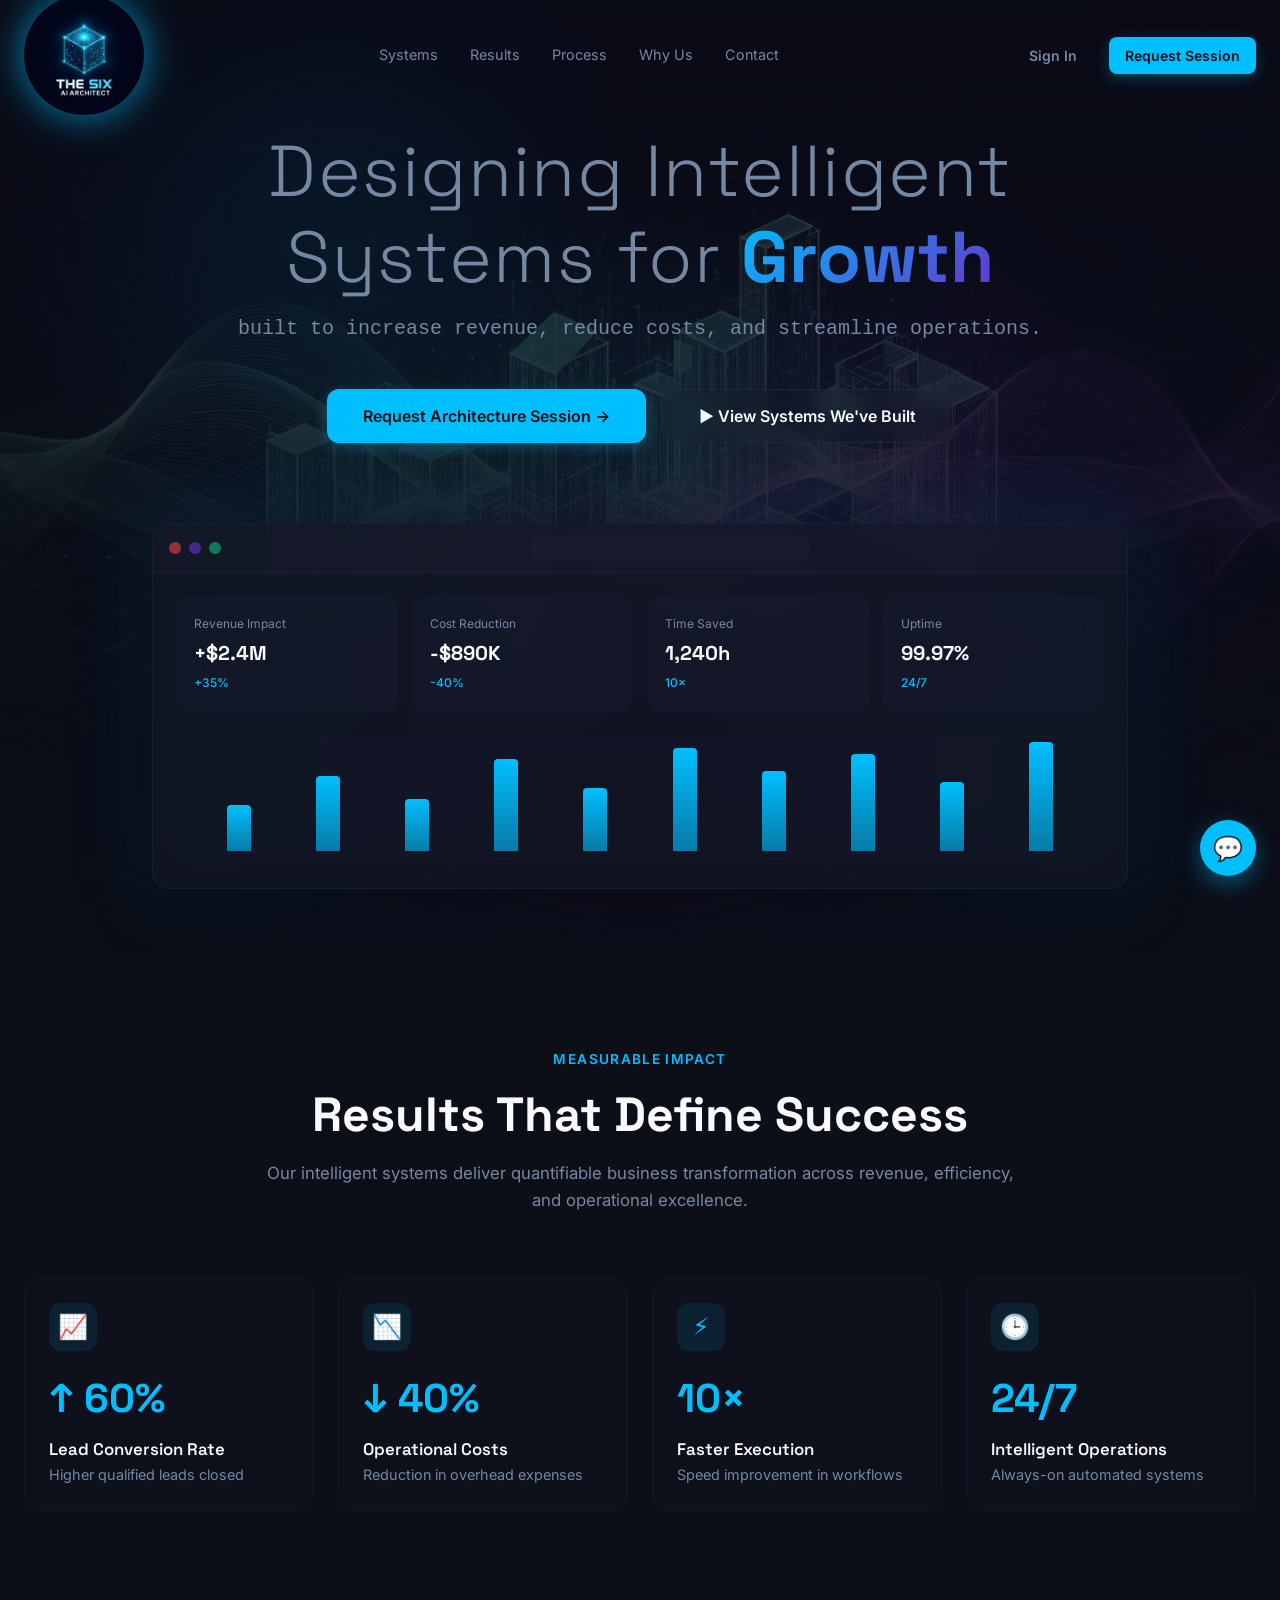
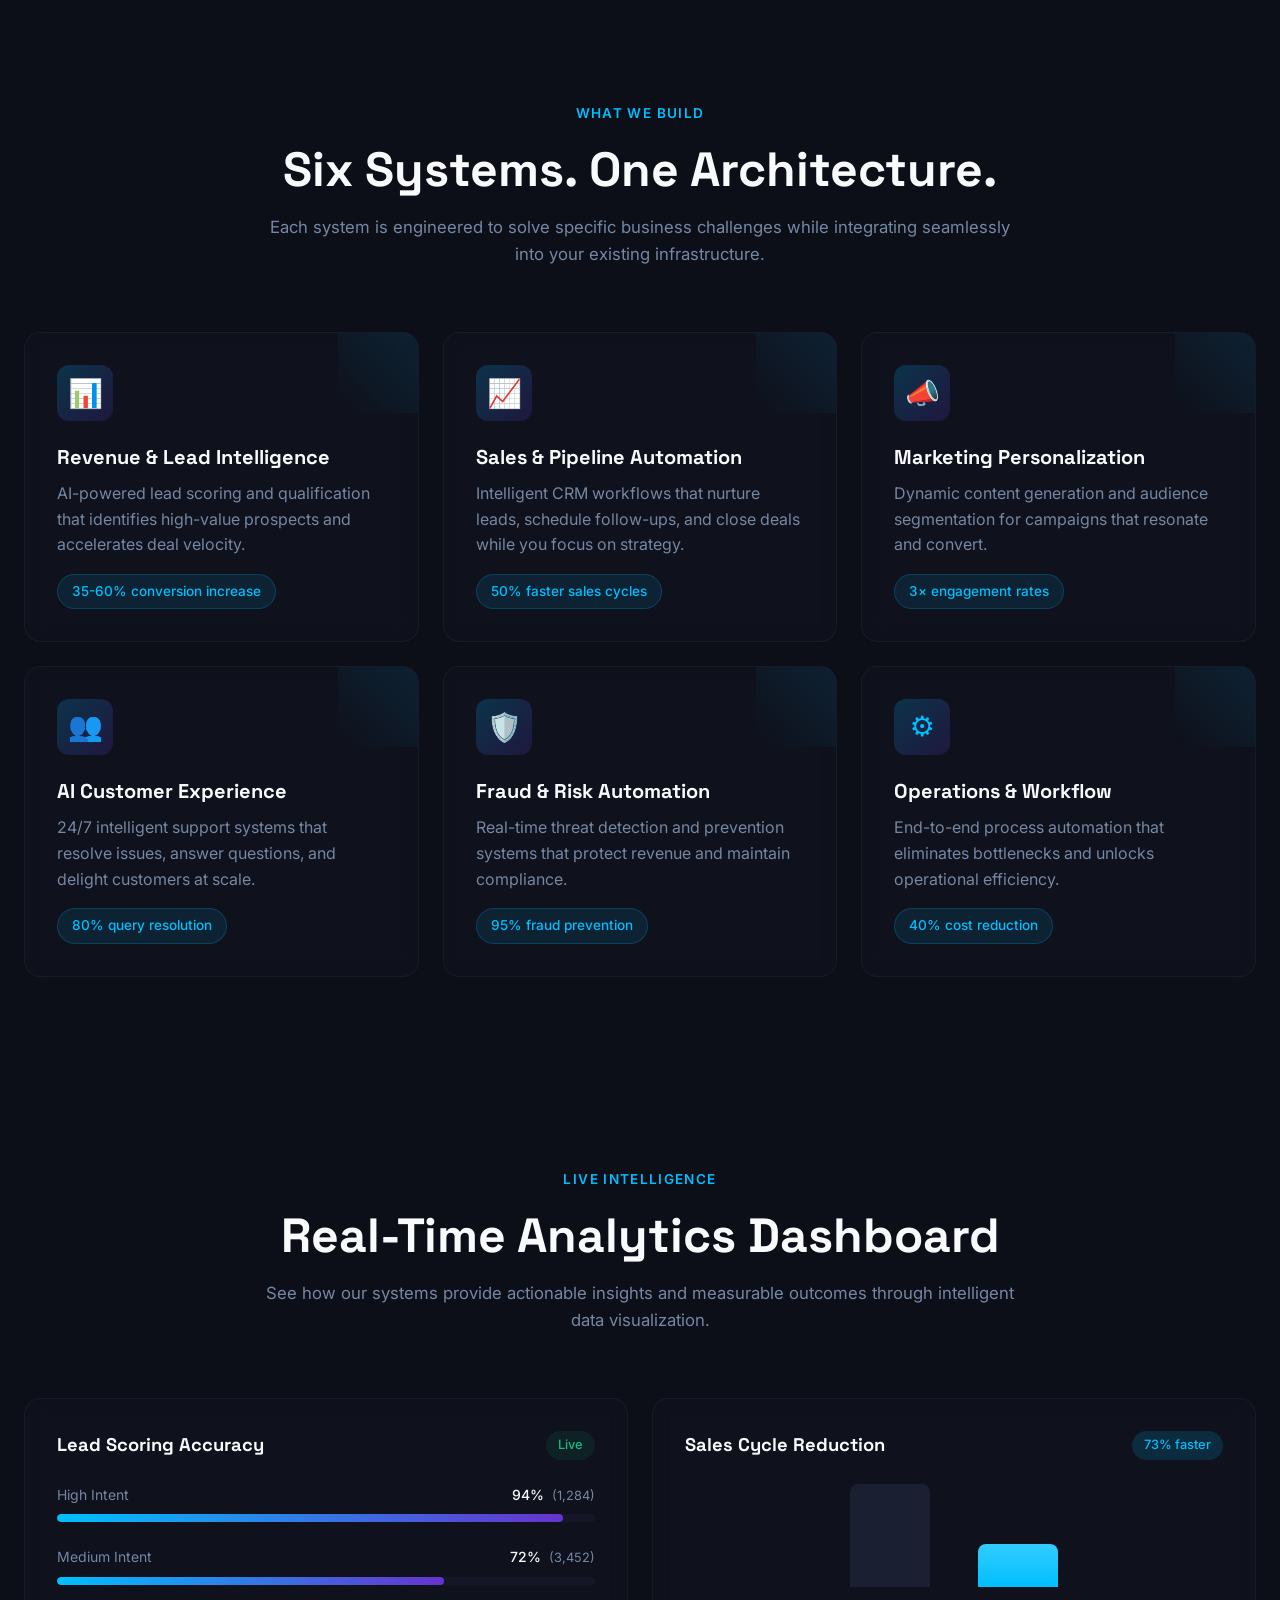
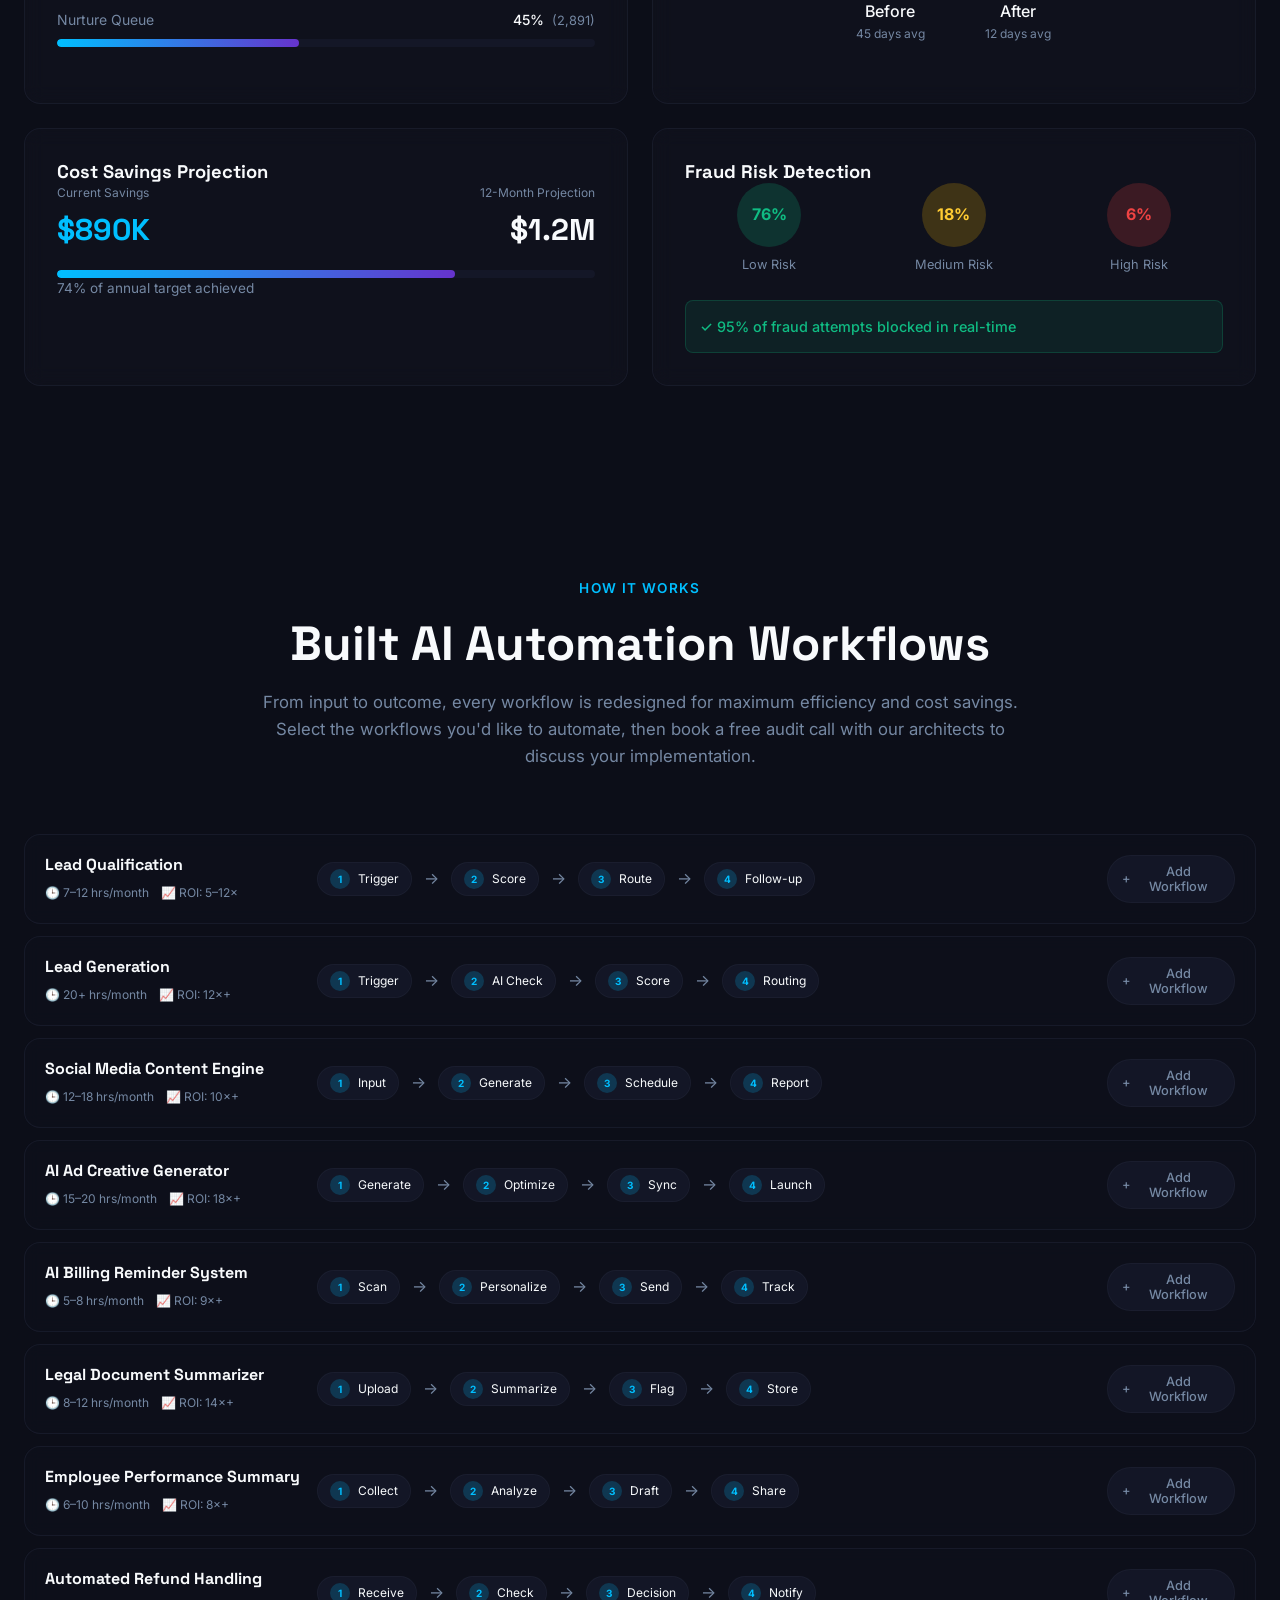
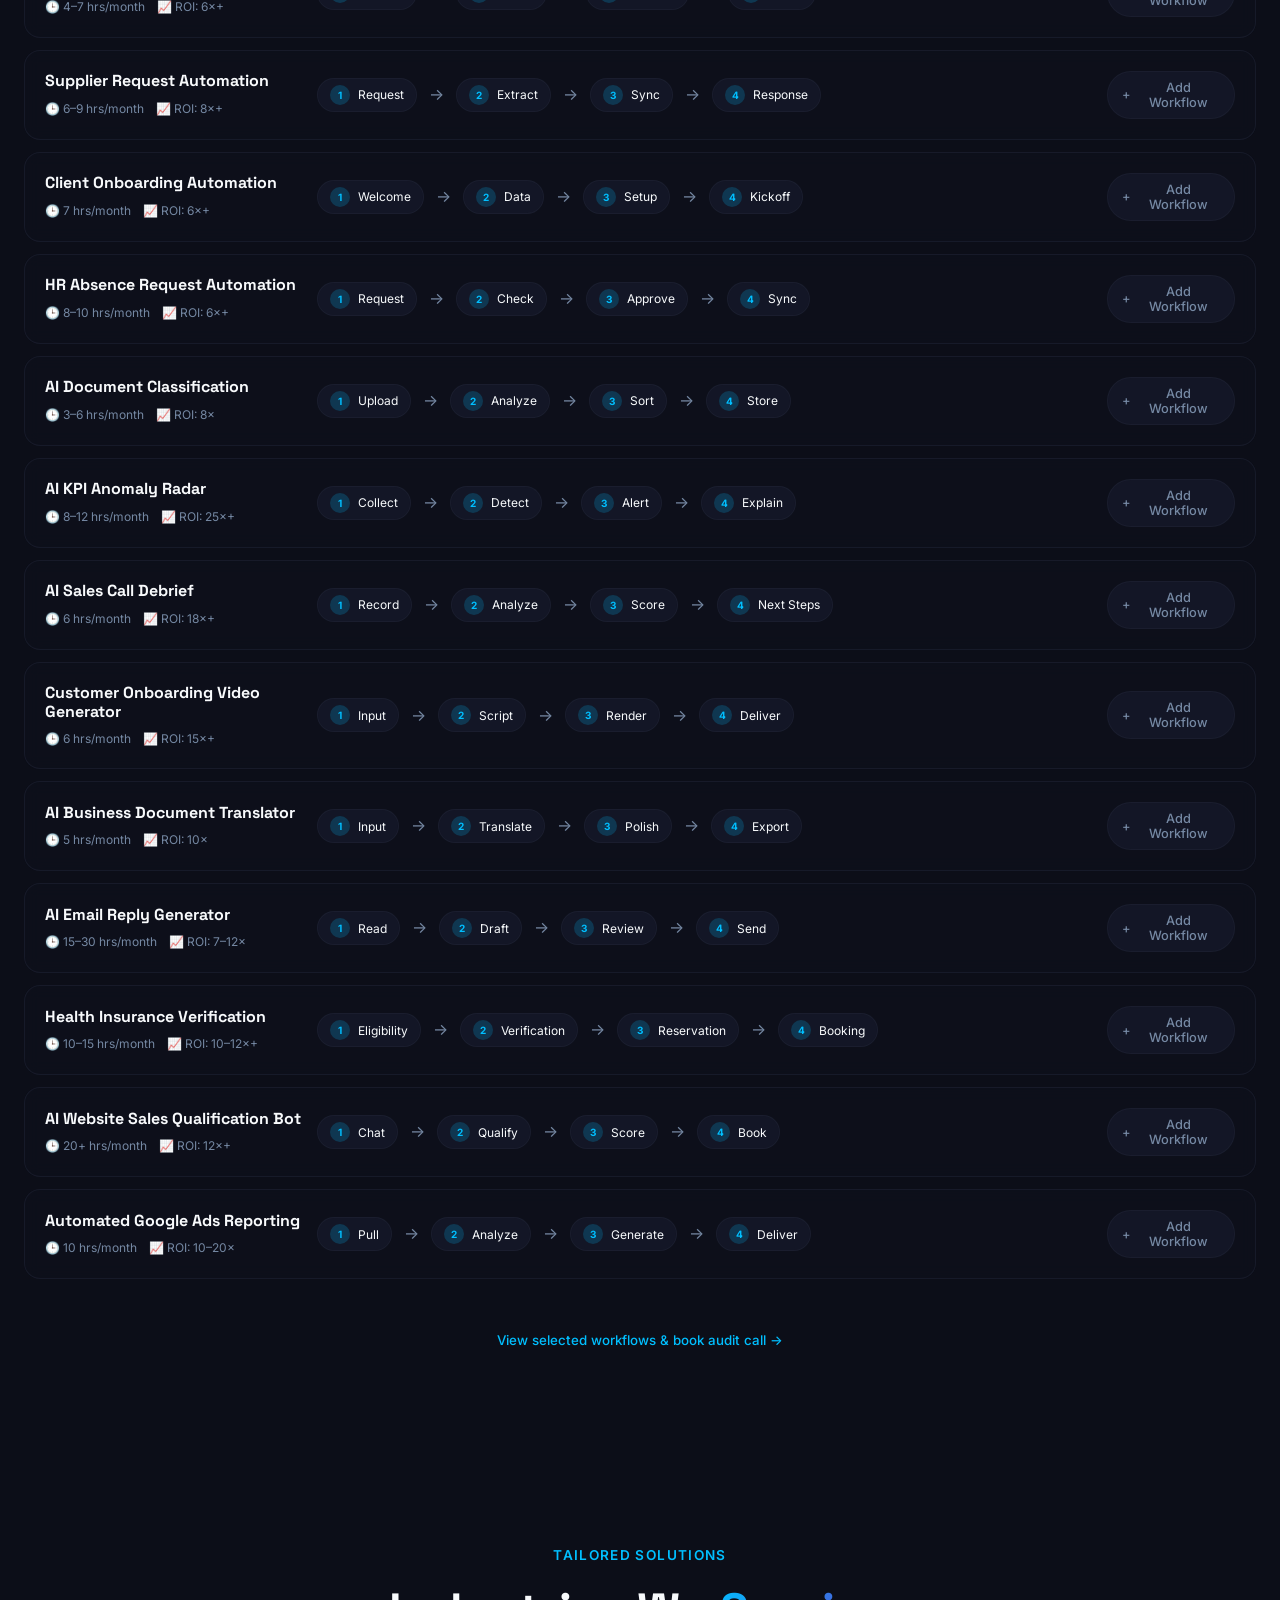
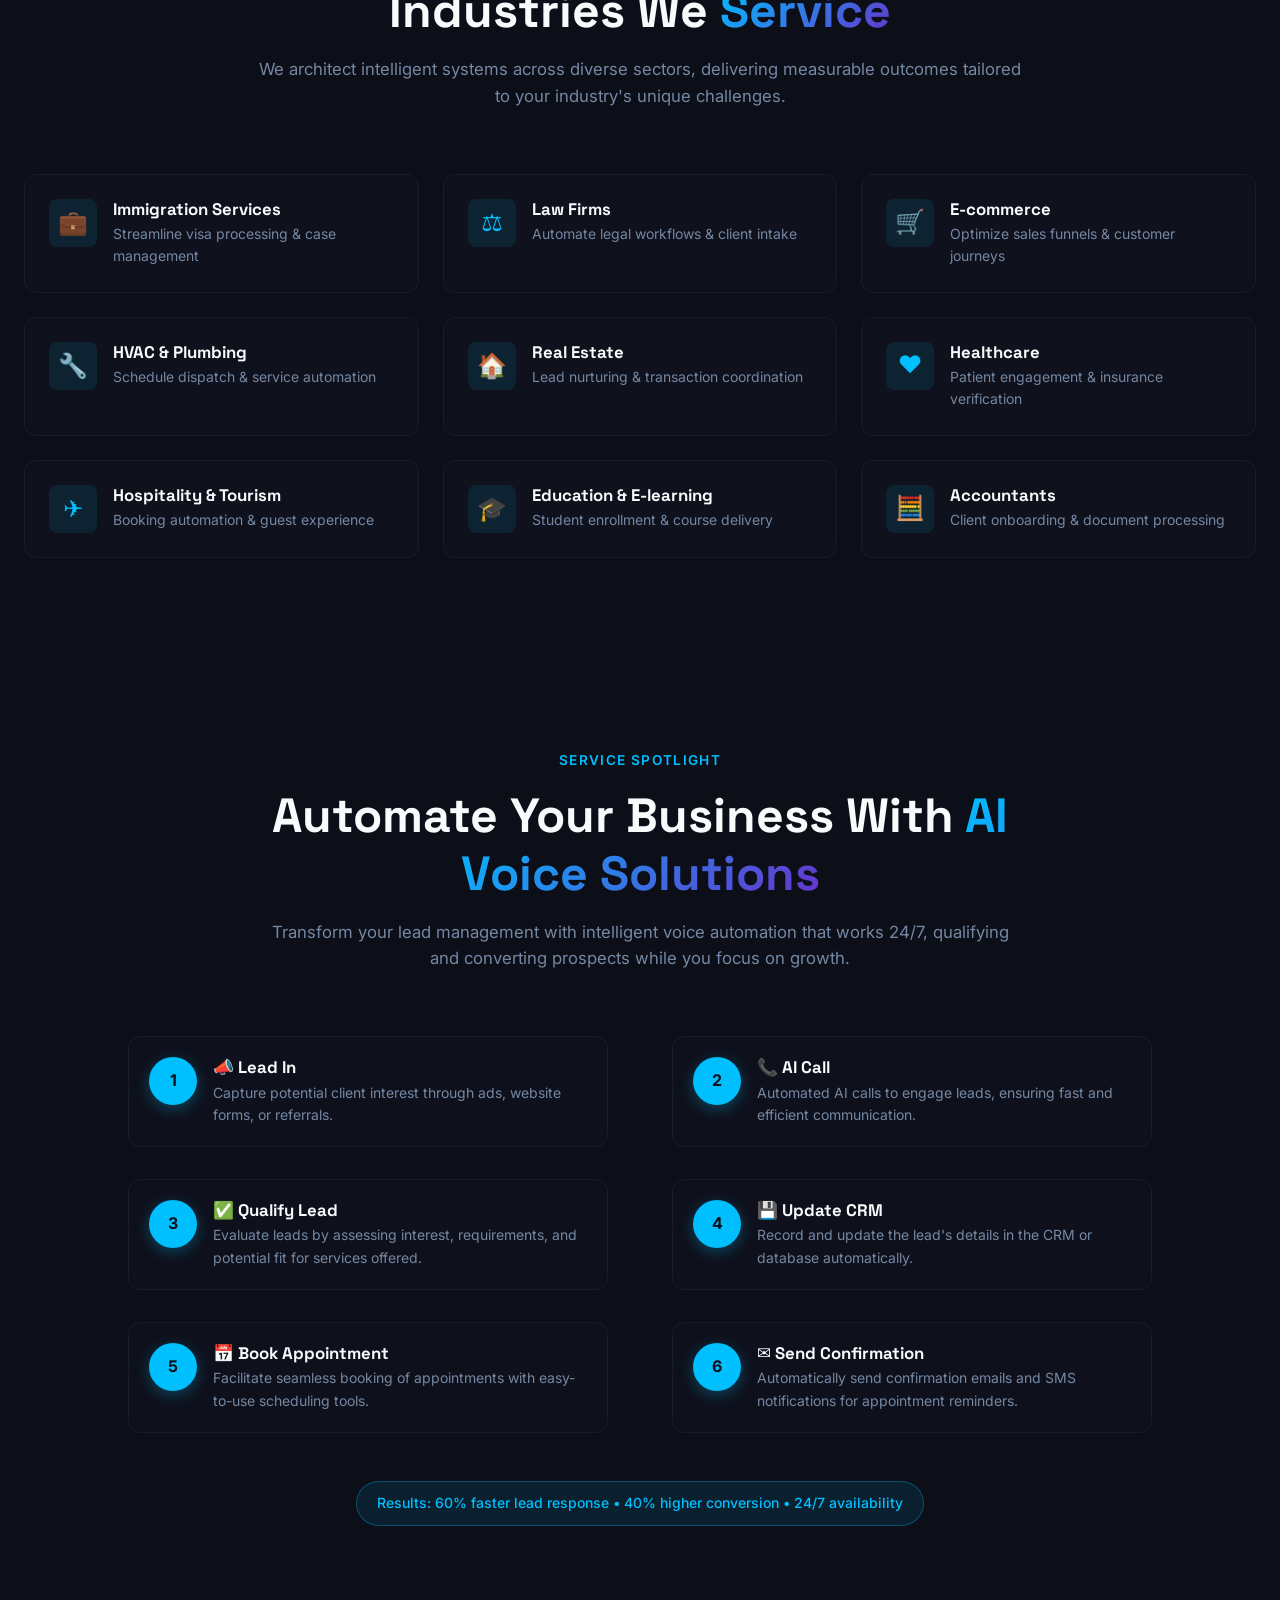
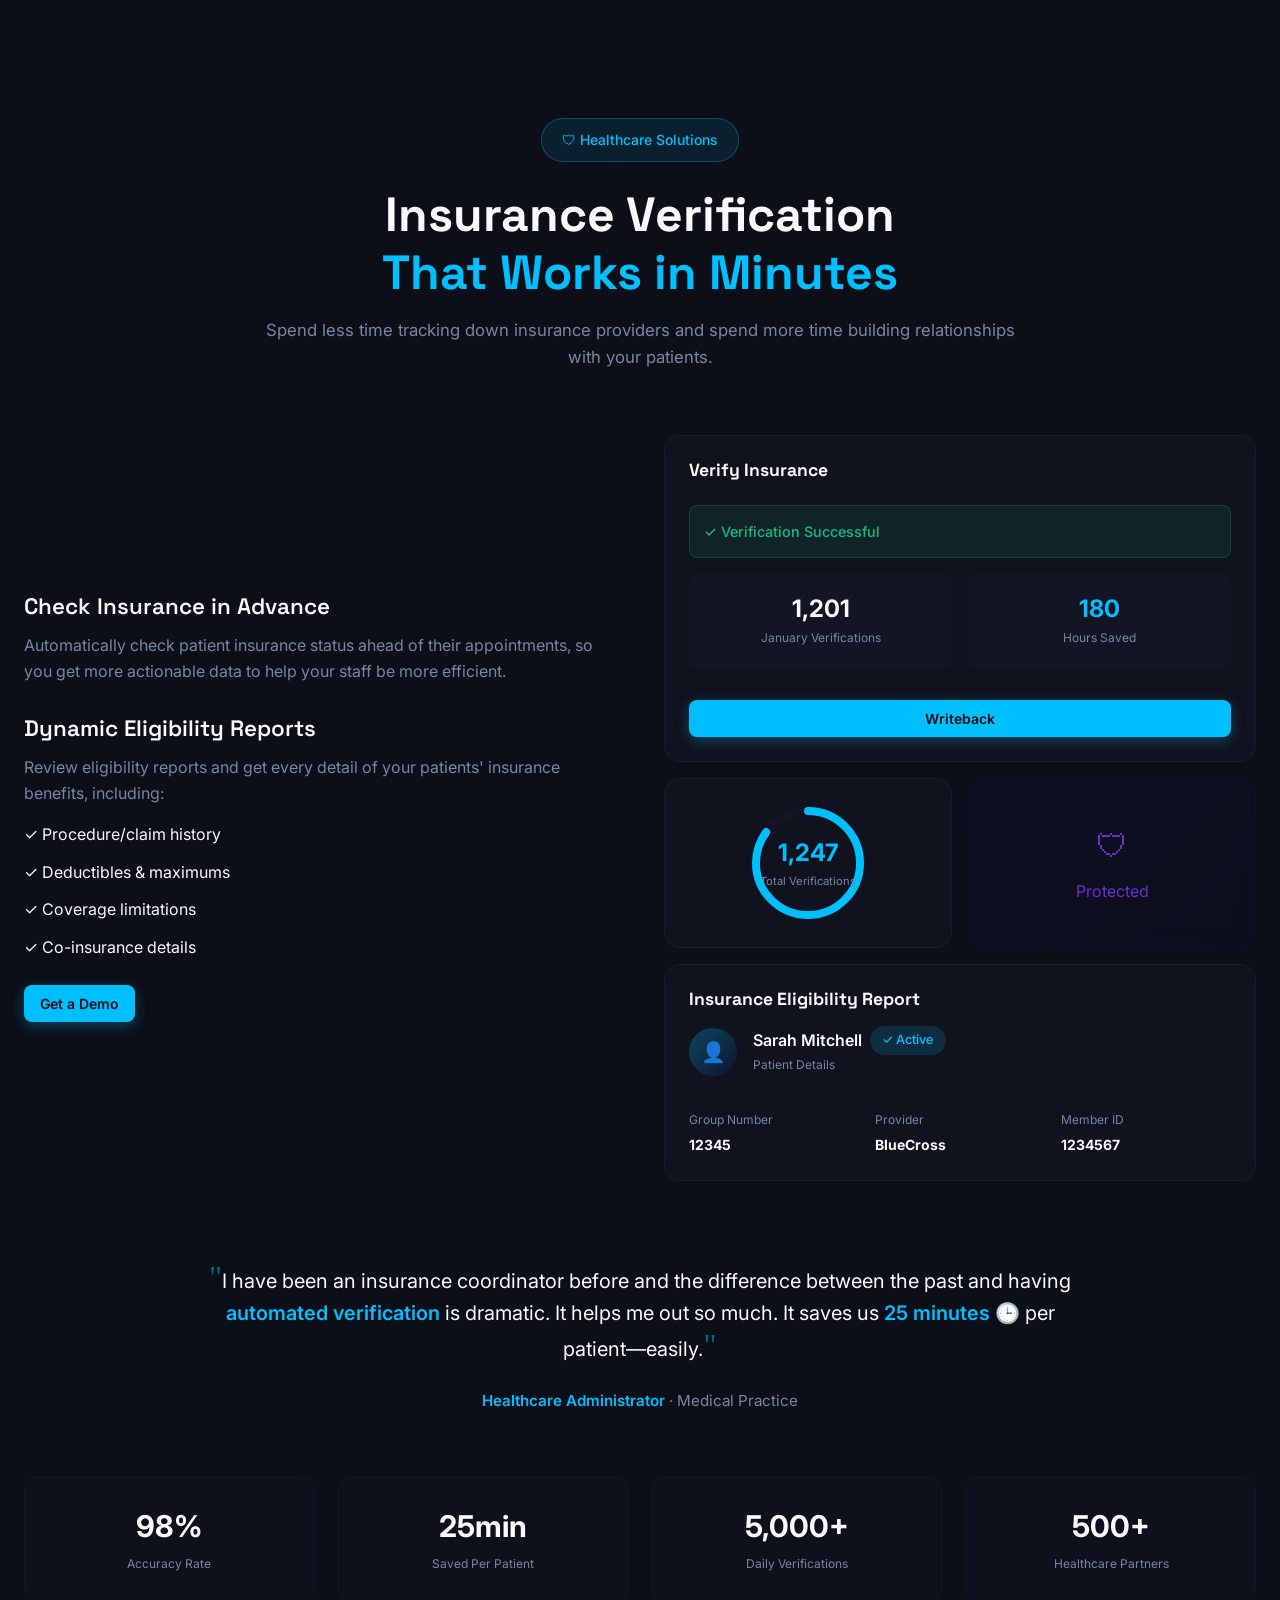
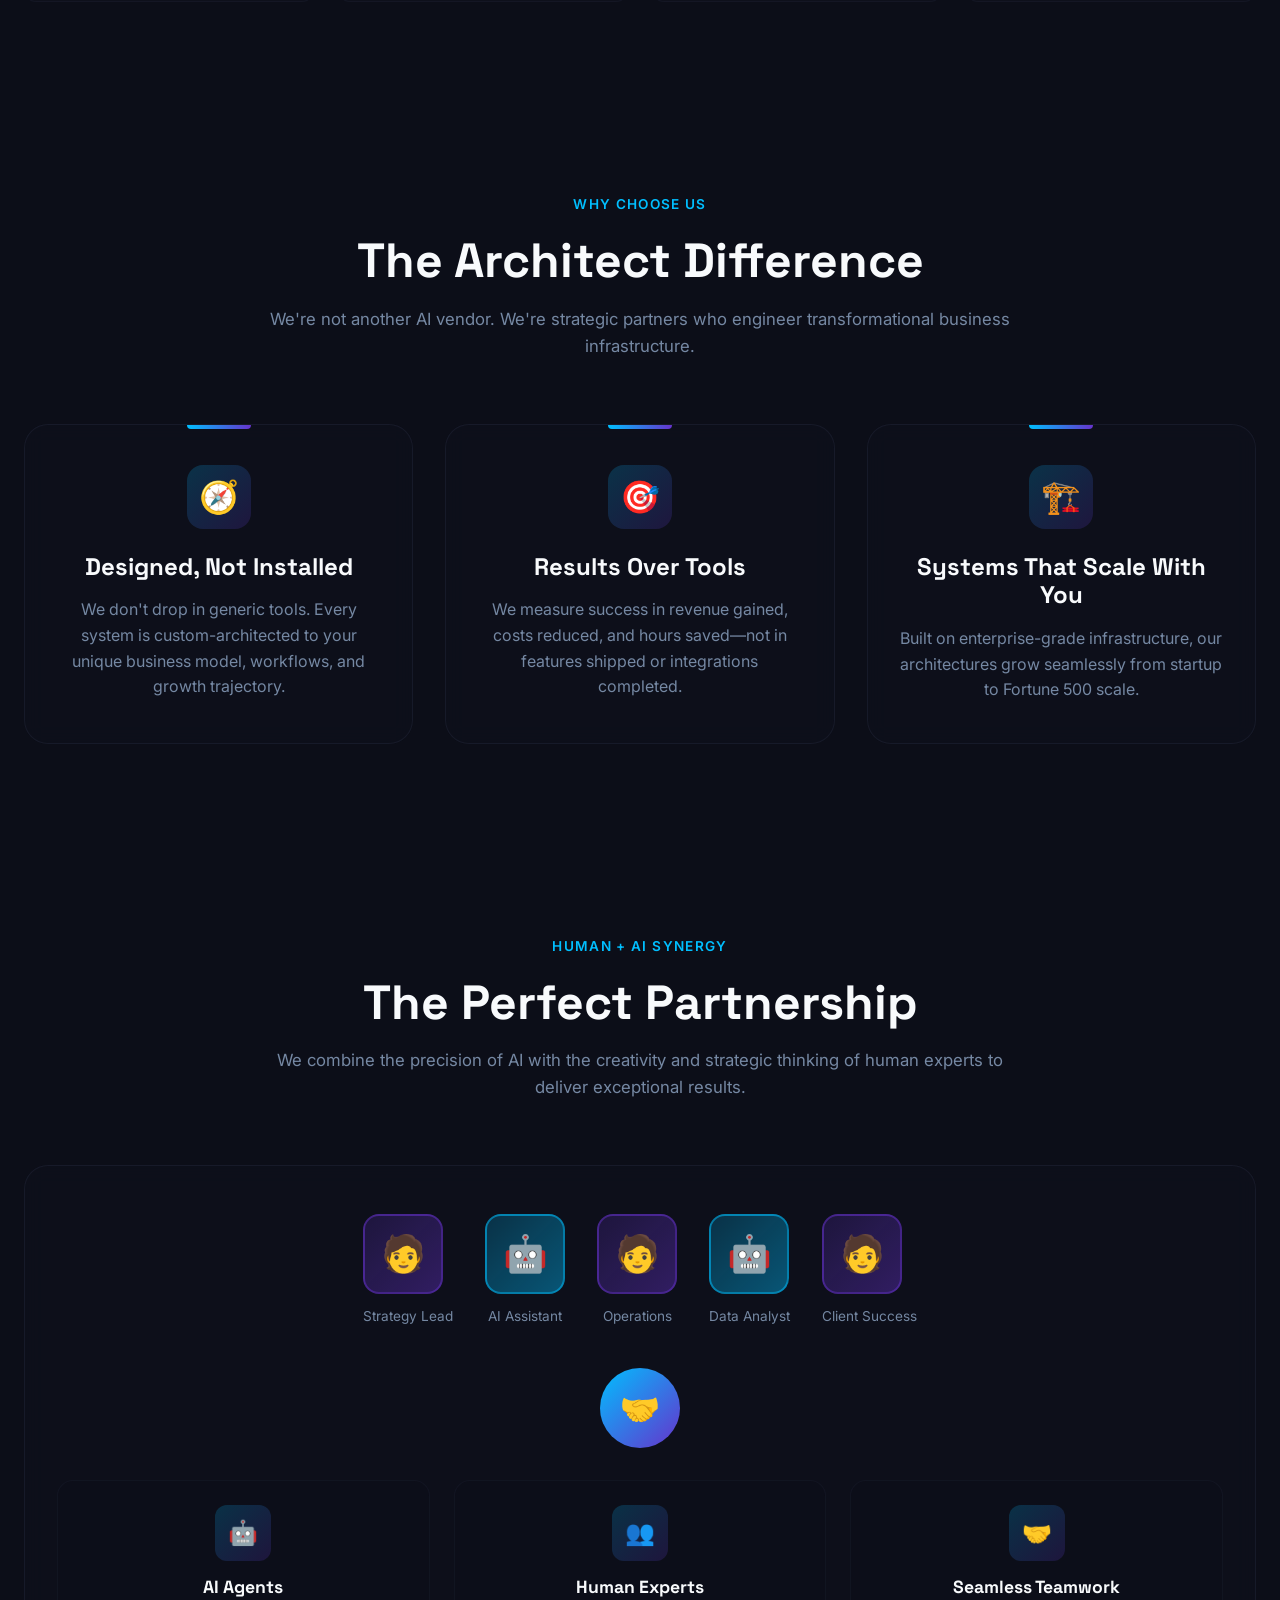
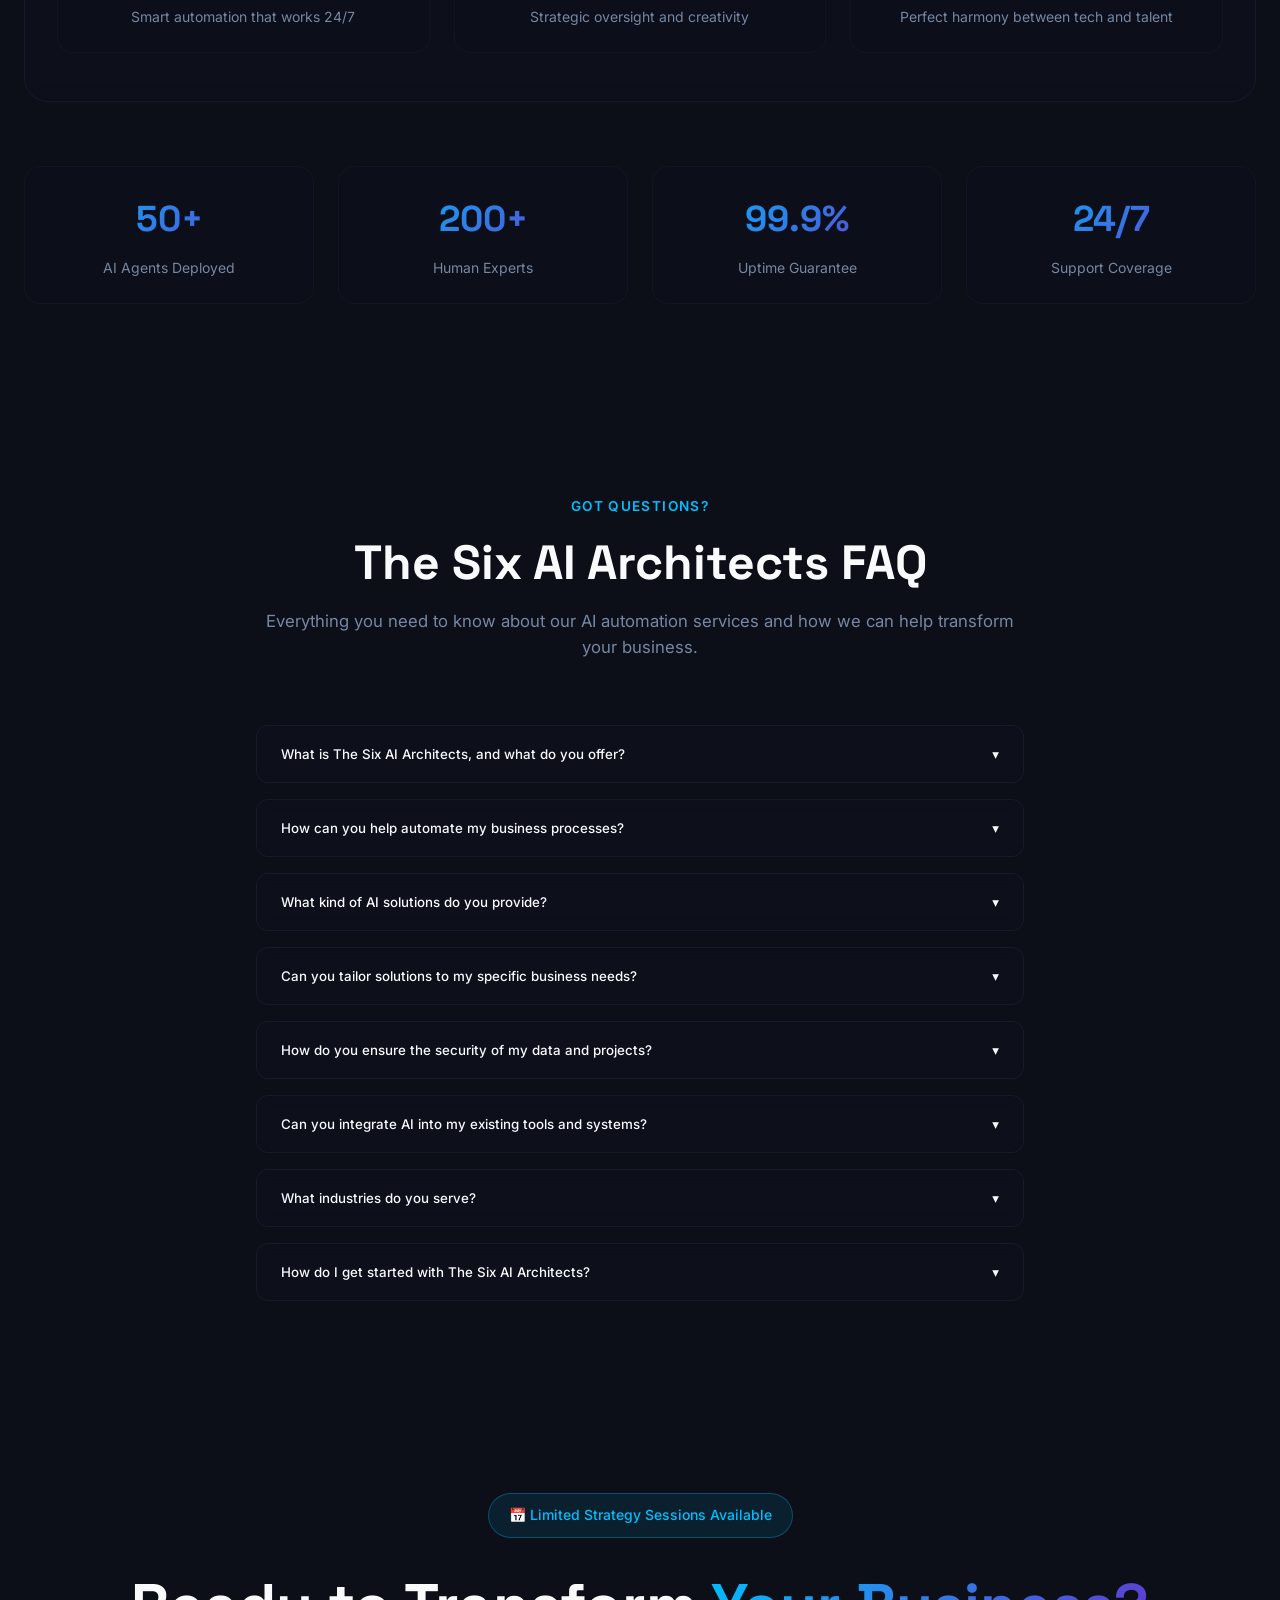
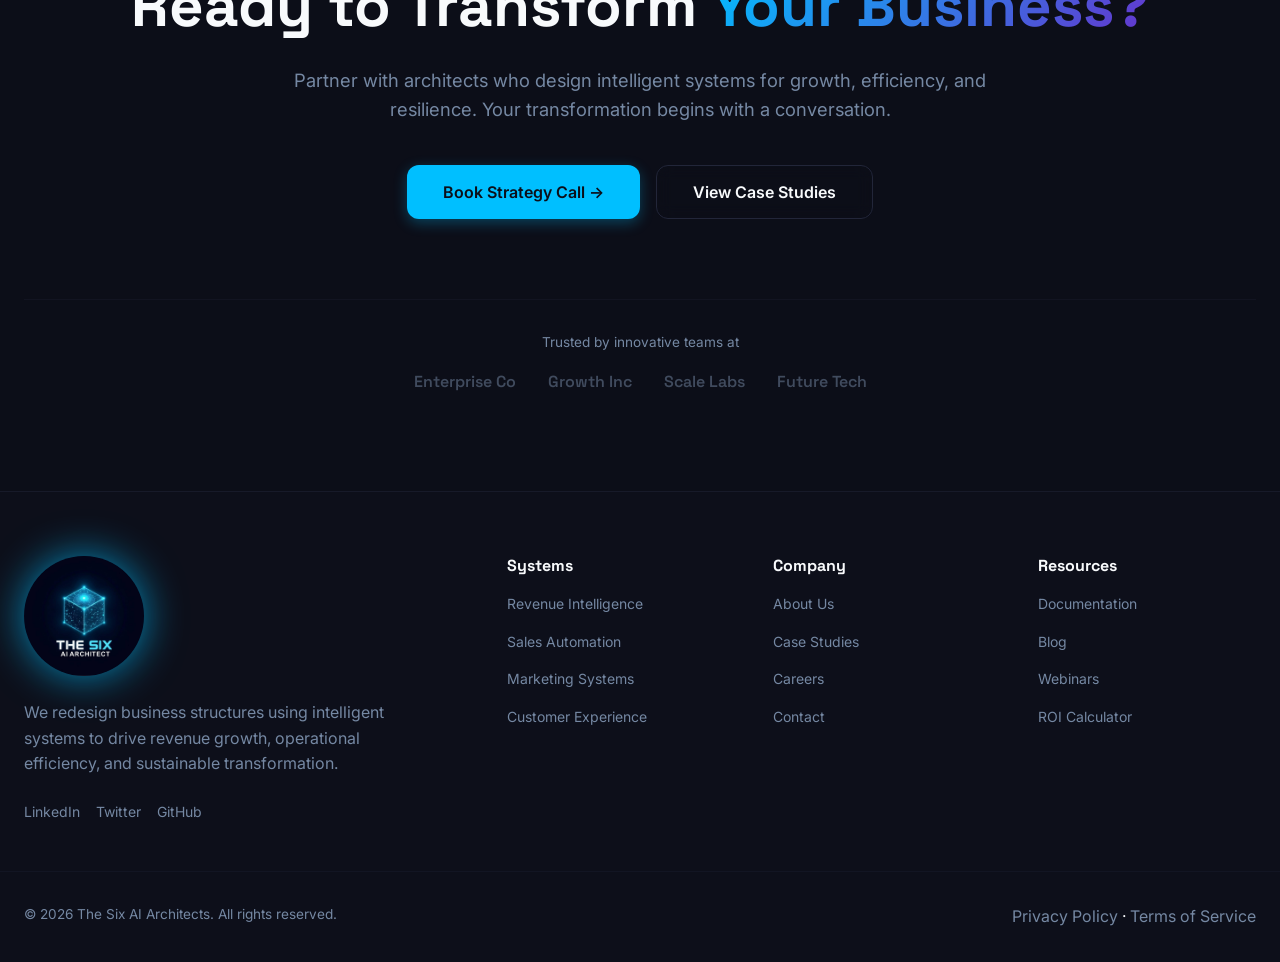
==== commit 056c8338: "Improve hero font styling - lighter weight for 'Designing Intelligent Systems for' text" ====
--- a/index.html
+++ b/index.html
@@ -62,7 +62,7 @@
       <div class="hero-overlay"></div>
       <div class="container hero-content reveal">
         <h1 class="hero-headline">
-          Designing Intelligent Systems for <span class="text-gradient">Growth</span>
+          <span class="hero-label">Designing Intelligent Systems for</span> <span class="text-gradient">Growth</span>
           <span class="hero-sub">built to increase revenue, reduce costs, and streamline operations.</span>
         </h1>
         <div class="hero-ctas">
--- a/styles.css
+++ b/styles.css
@@ -117,6 +117,7 @@
 .hero-overlay{position:absolute;inset:0;background:linear-gradient(180deg,hsl(var(--background)/.4) 0%,hsl(var(--background)/.8) 60%,hsl(var(--background)) 100%)}
 .hero-content{position:relative;z-index:2;max-width:64rem;text-align:center}
 .hero-headline{font-size:clamp(2.5rem,6vw,4.5rem);font-weight:700;margin-bottom:3rem}
+.hero-label{font-weight:300;letter-spacing:.02em;color:hsl(var(--muted-foreground))}
 .hero-sub{display:block;font-size:clamp(1rem,1.6vw,1.25rem);font-weight:400;color:hsl(var(--muted-foreground));margin-top:1rem;font-family:ui-monospace,monospace}
 .hero-ctas{display:flex;flex-wrap:wrap;gap:1rem;justify-content:center;margin-bottom:5rem}
 
